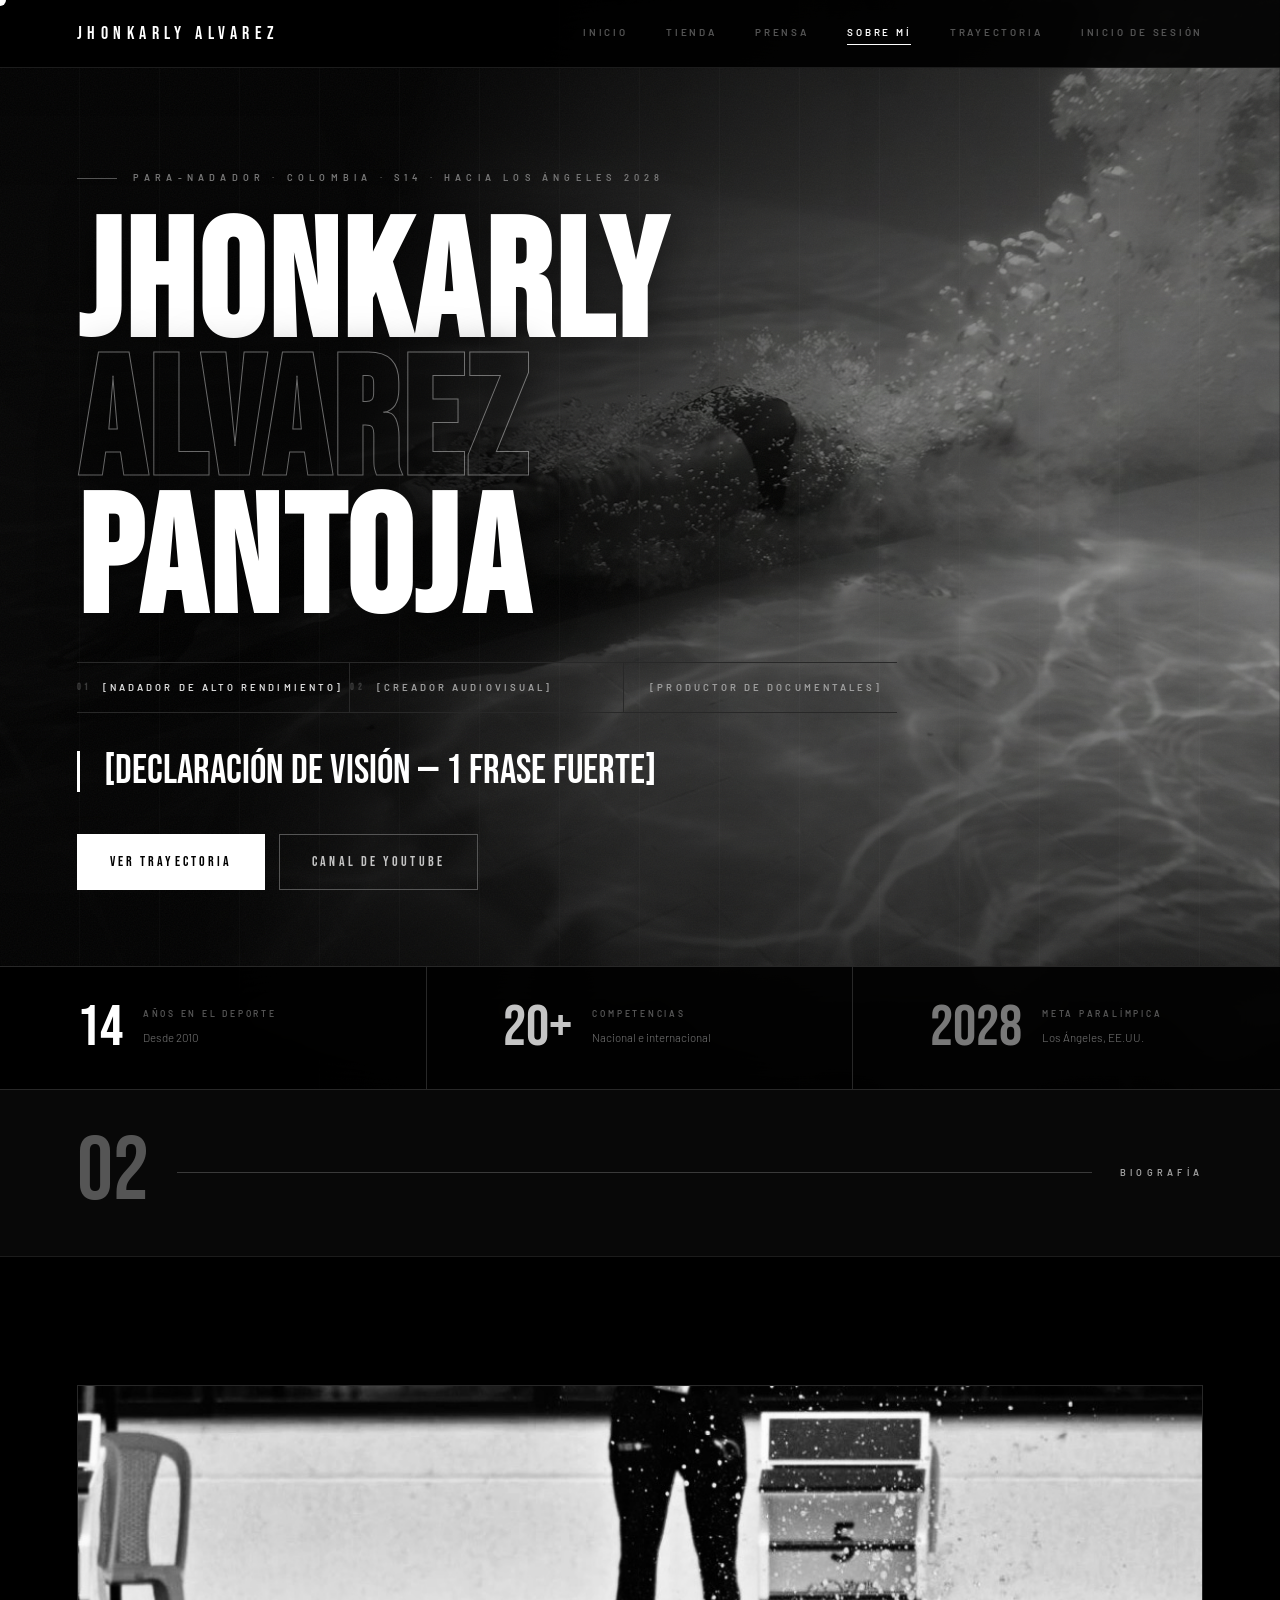
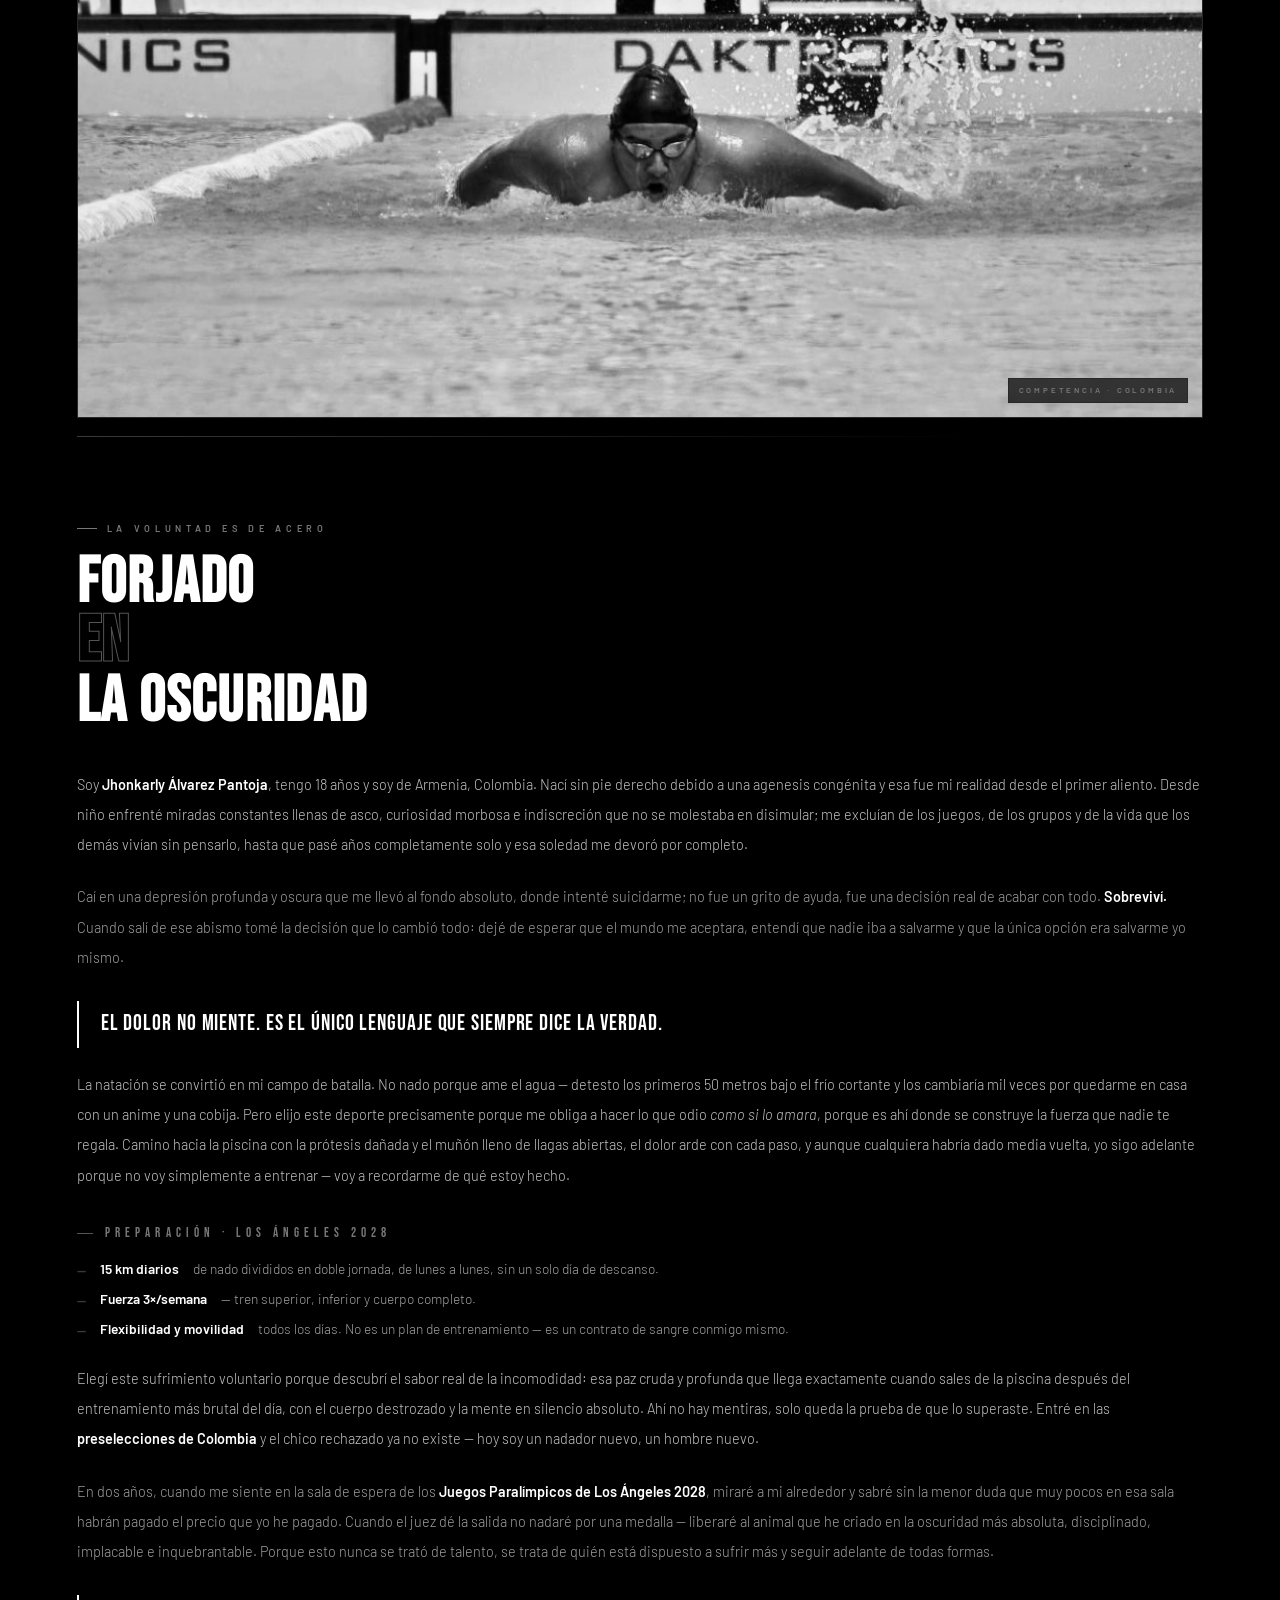
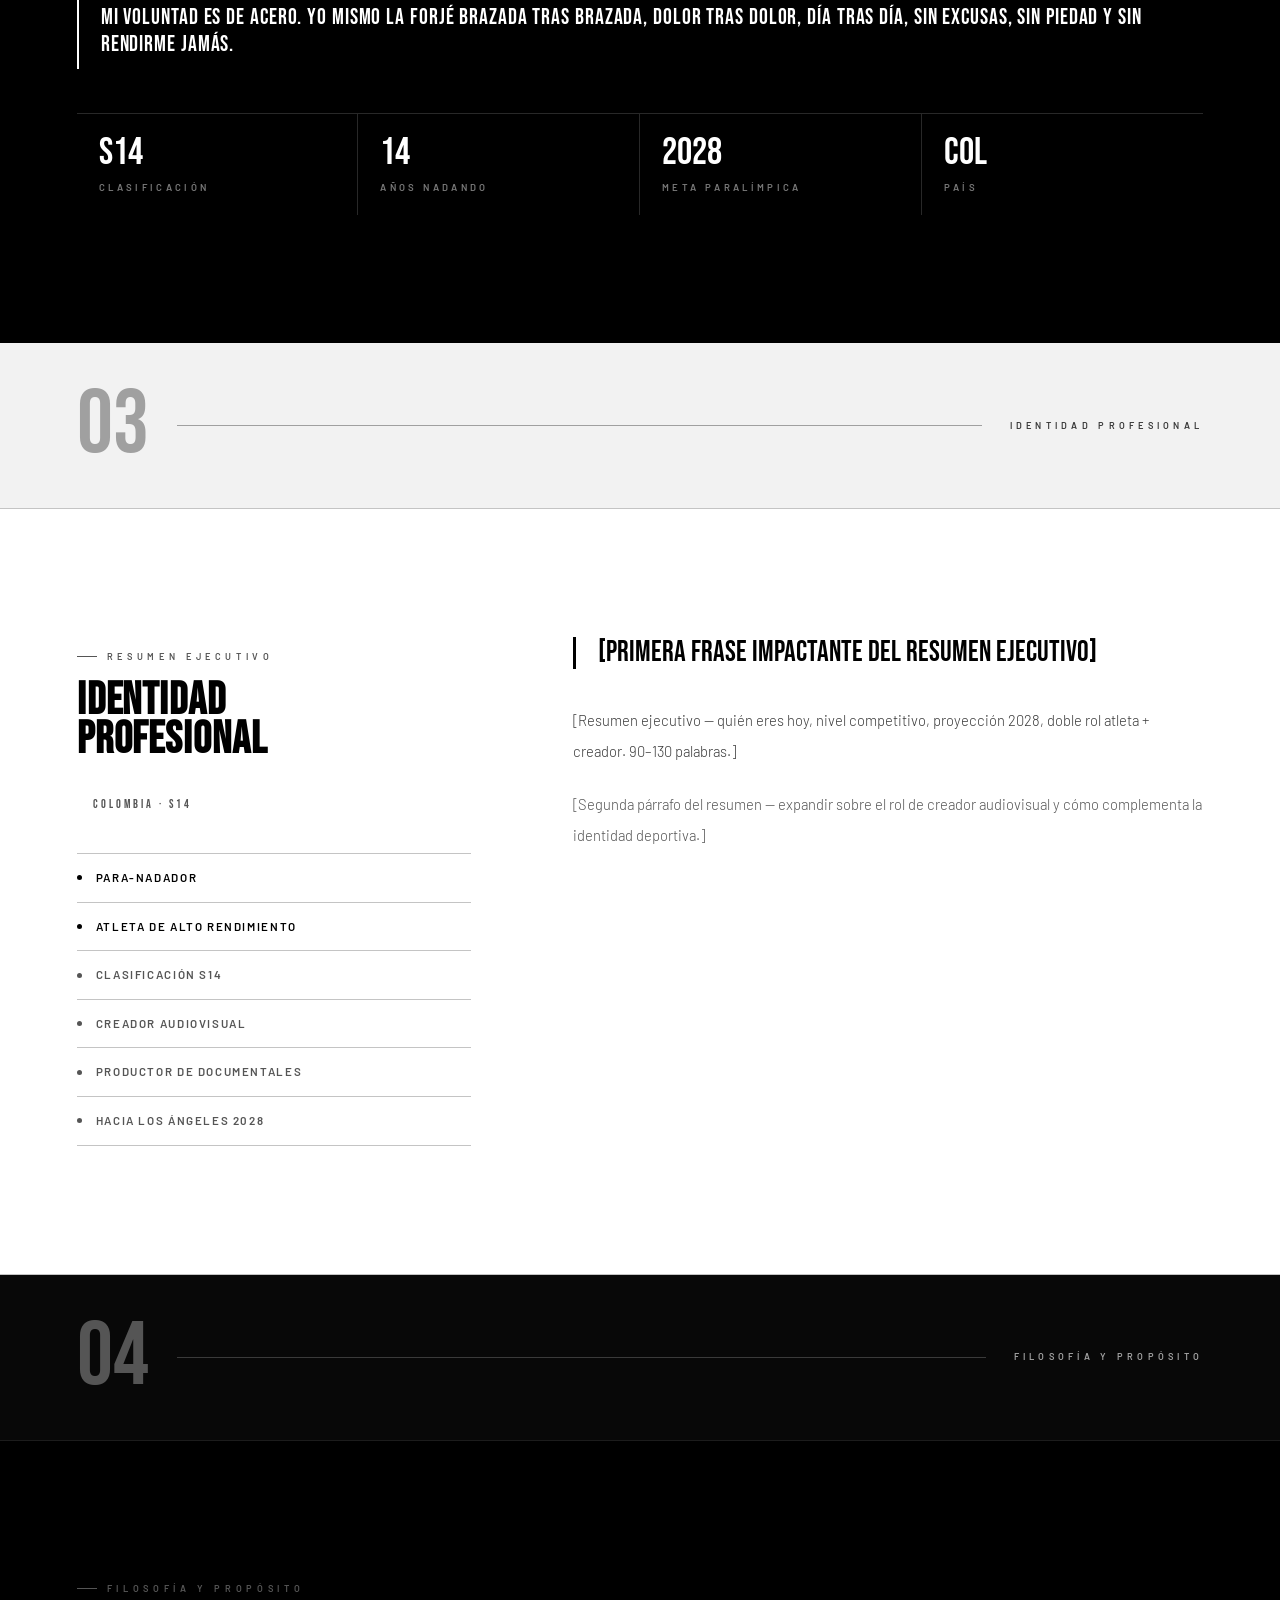
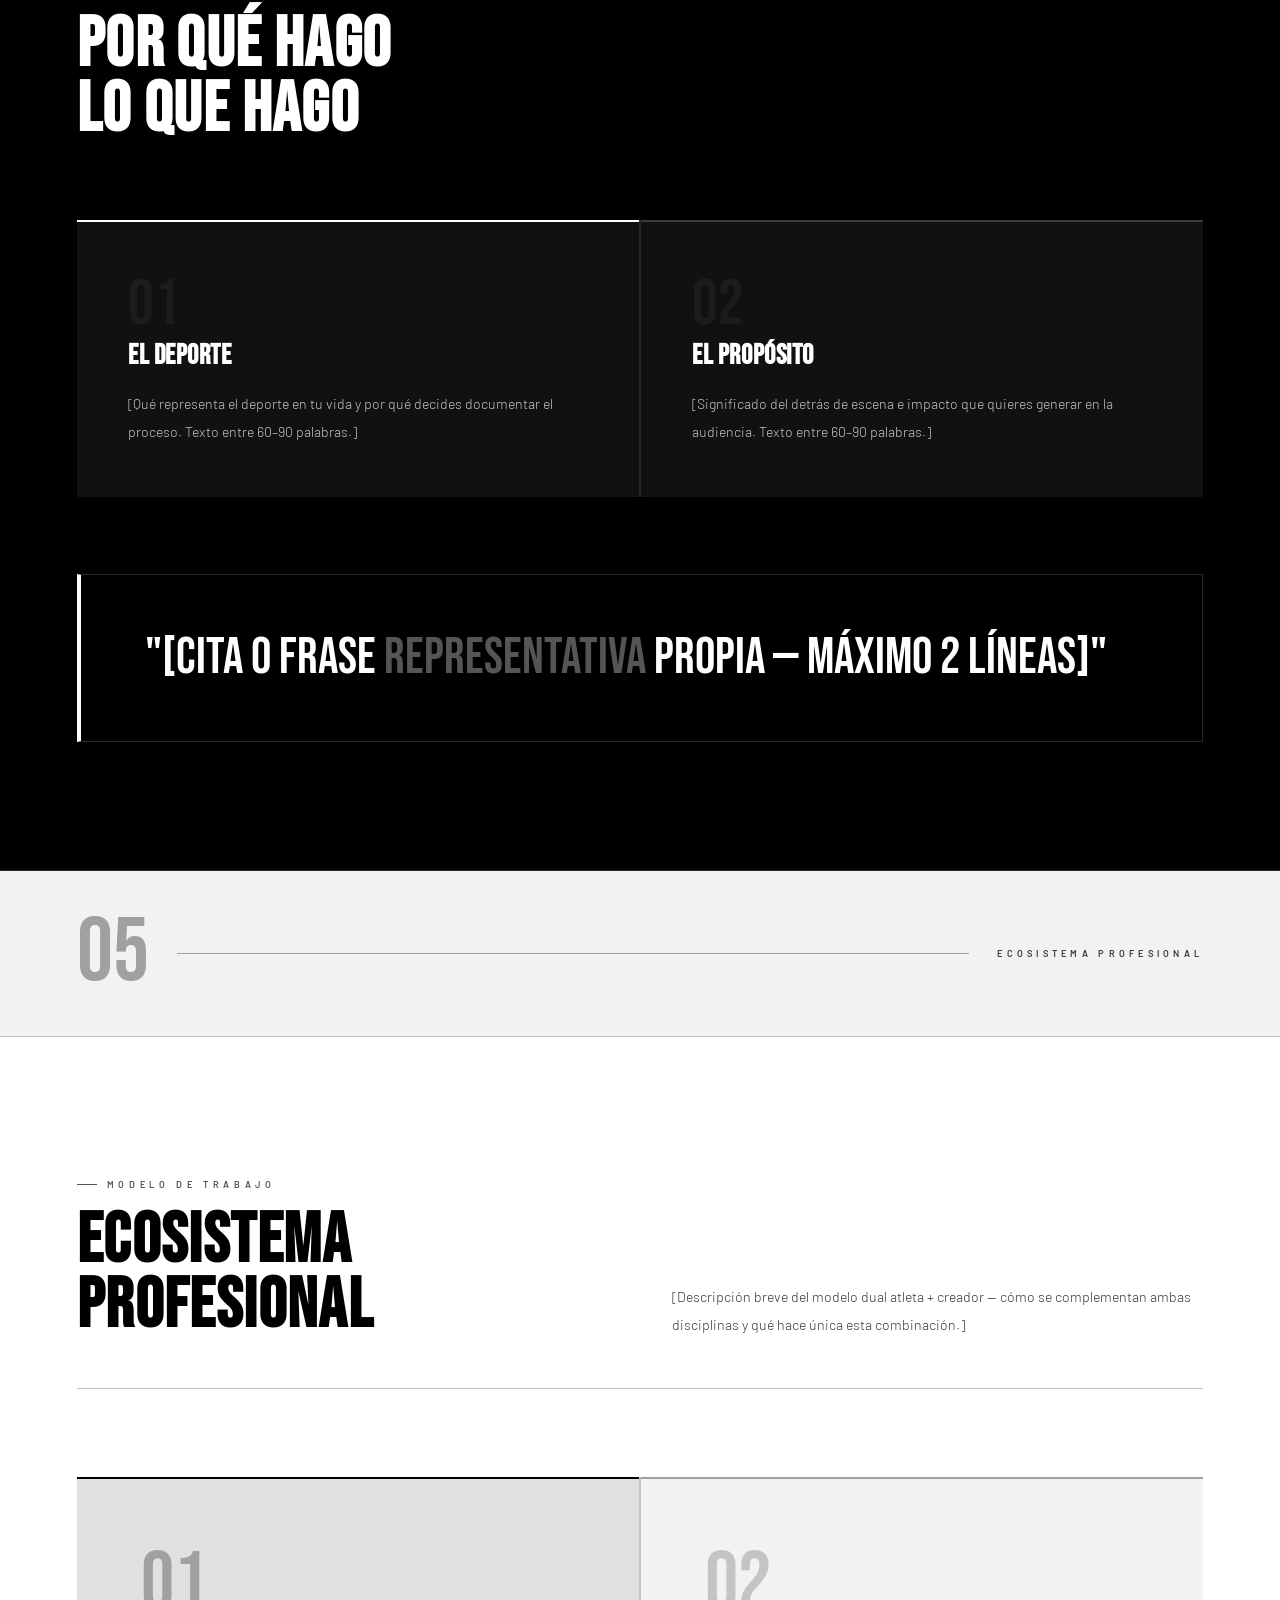
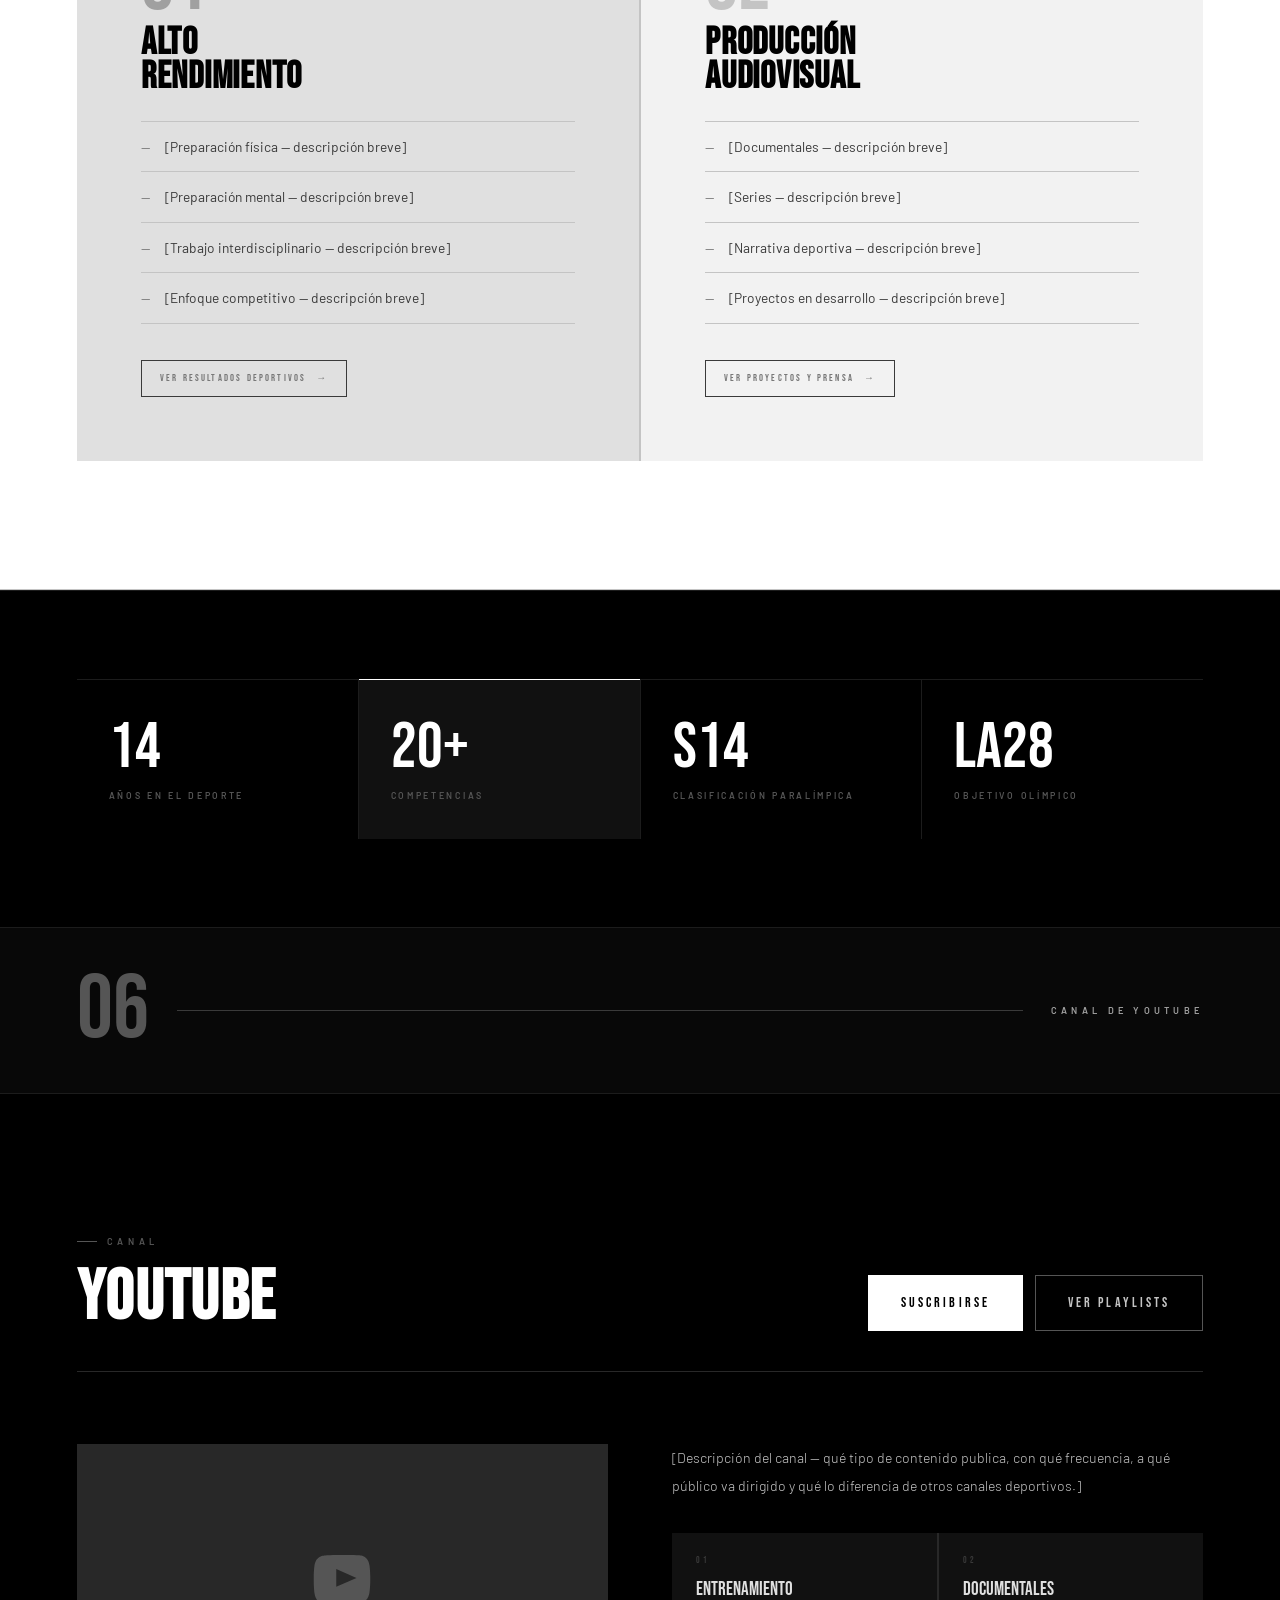
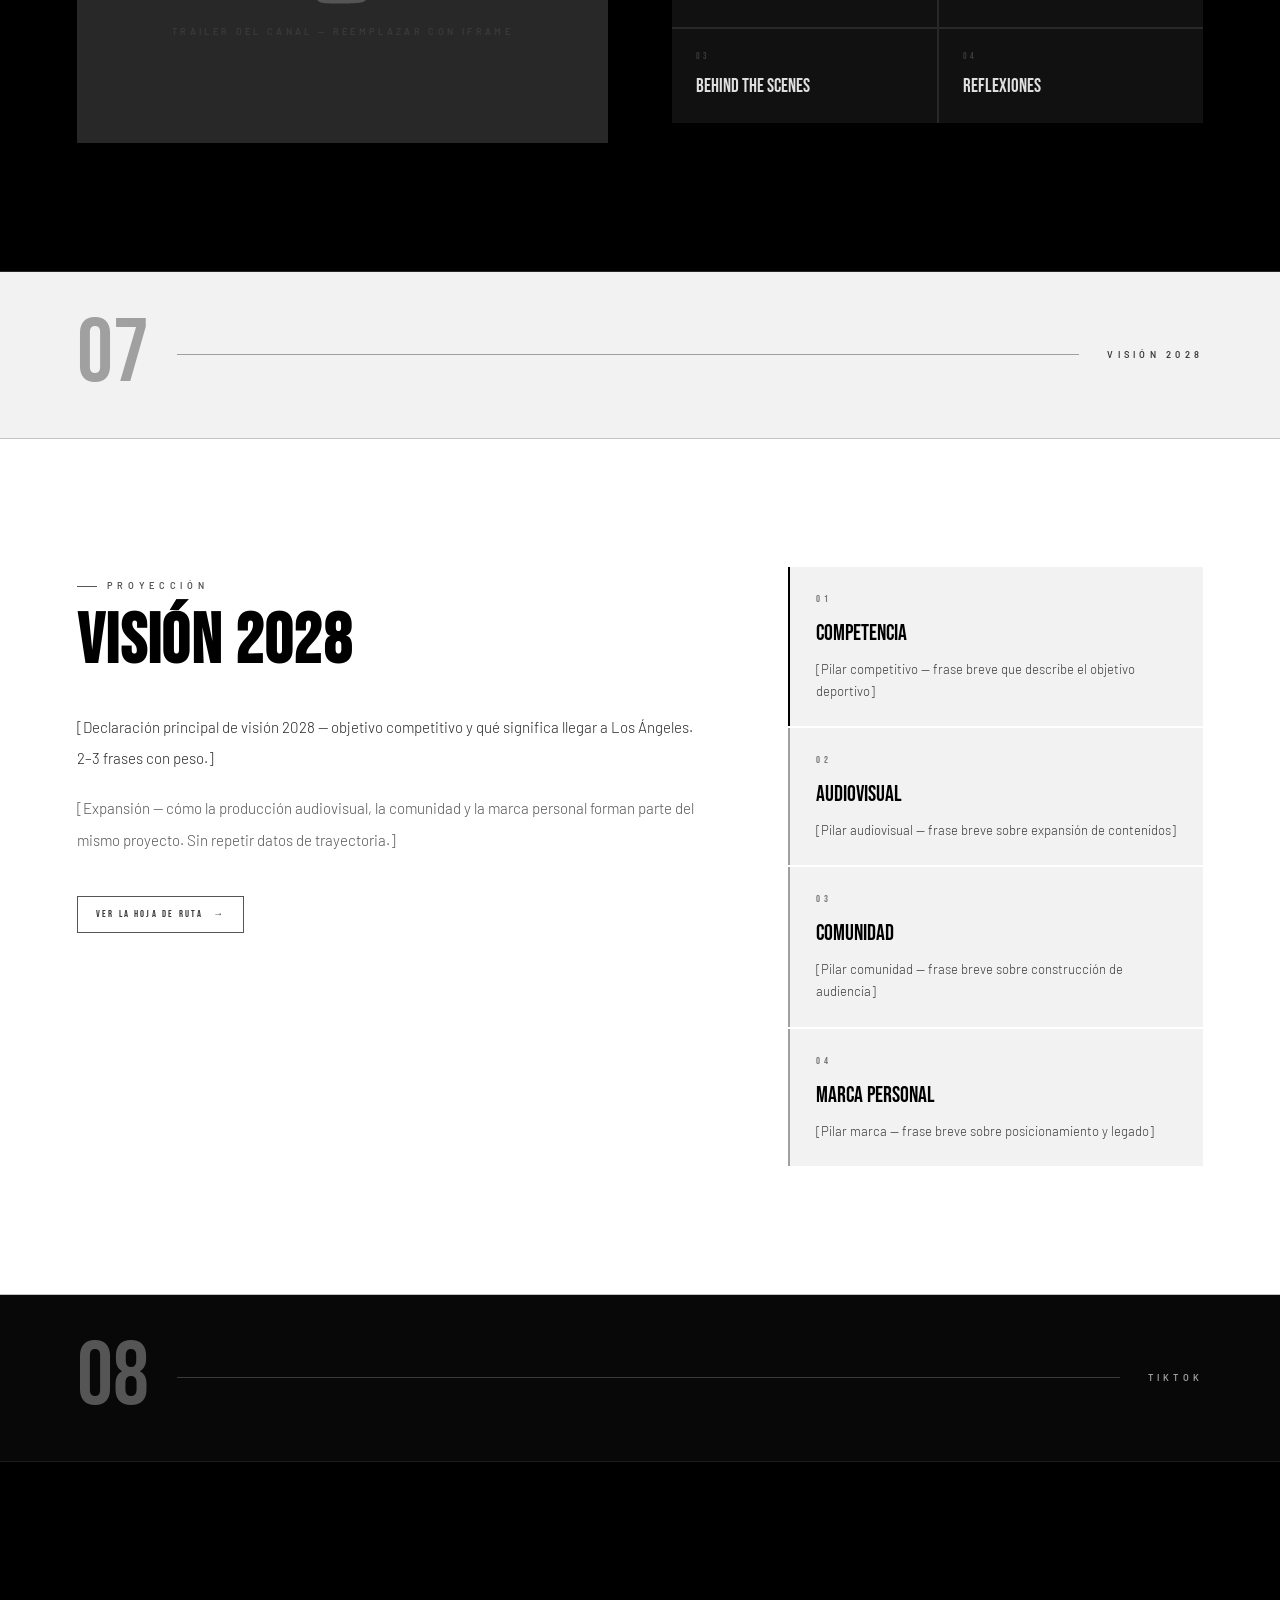
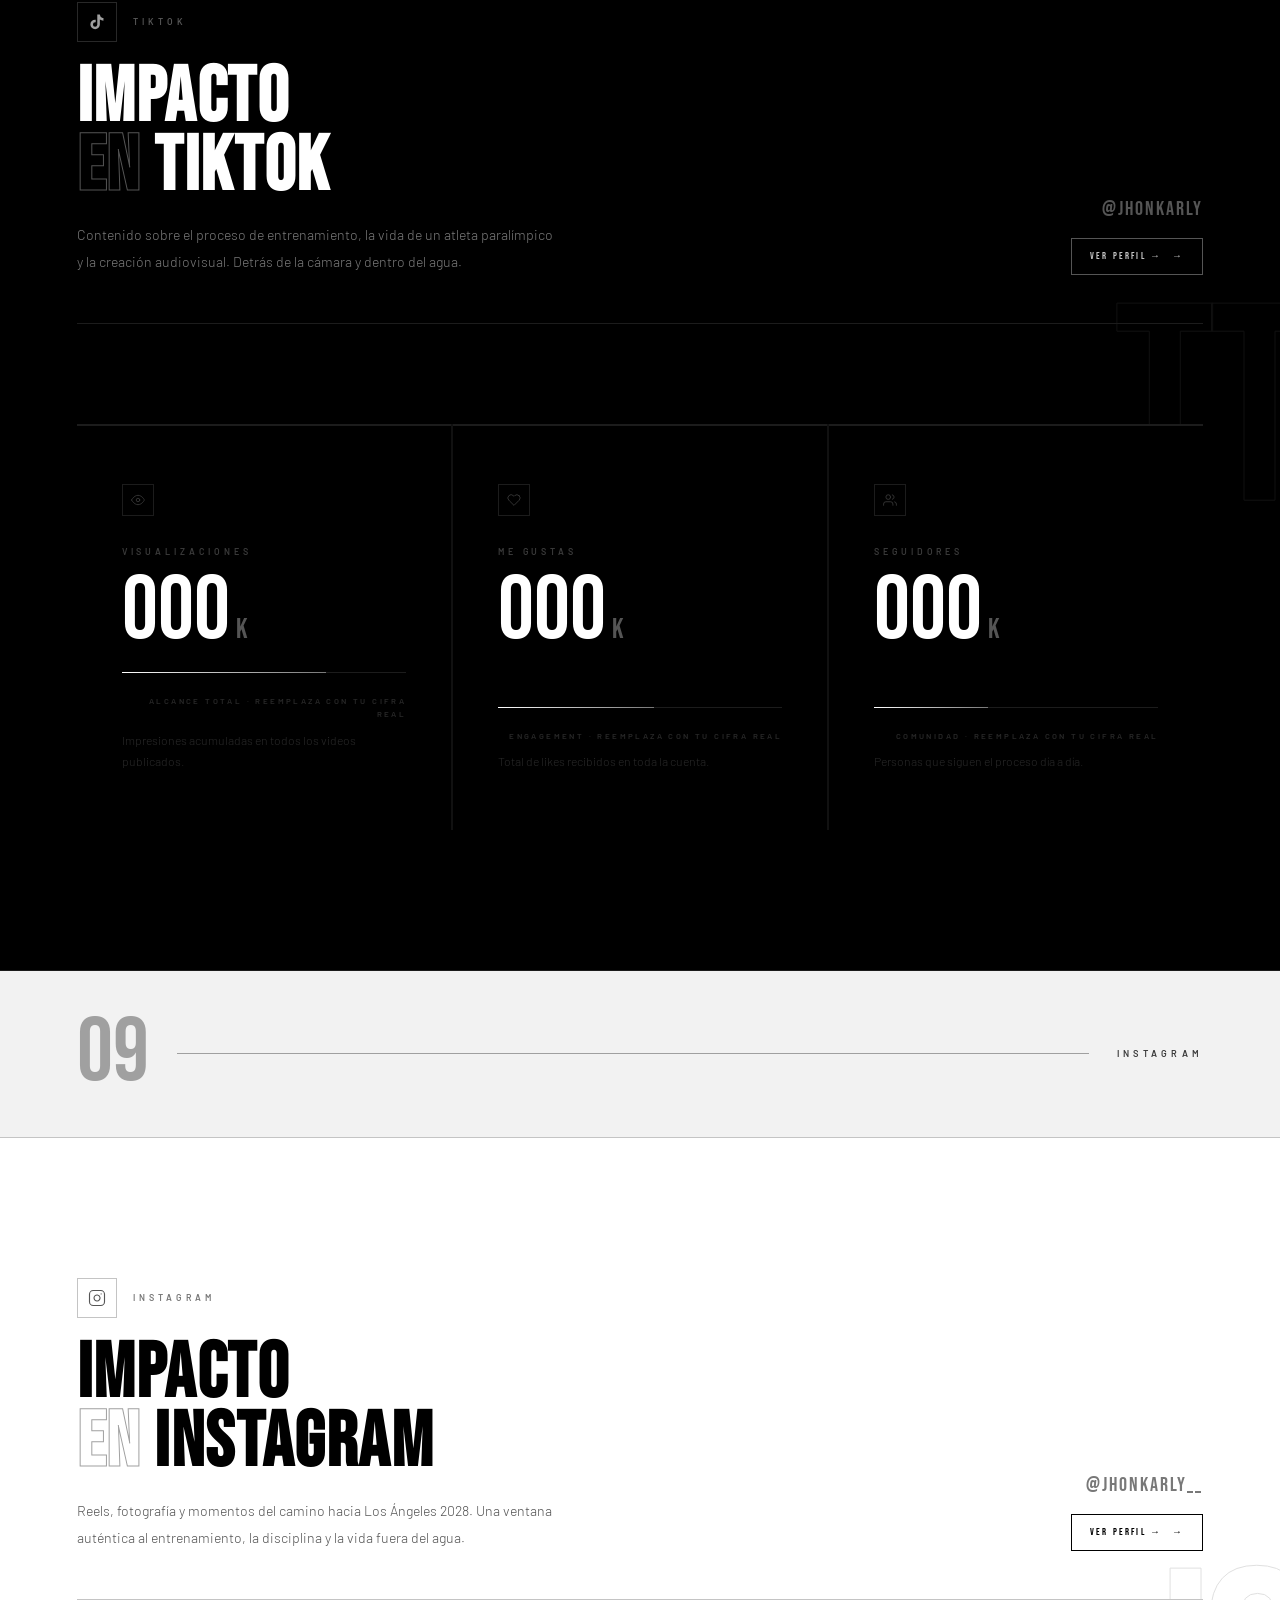
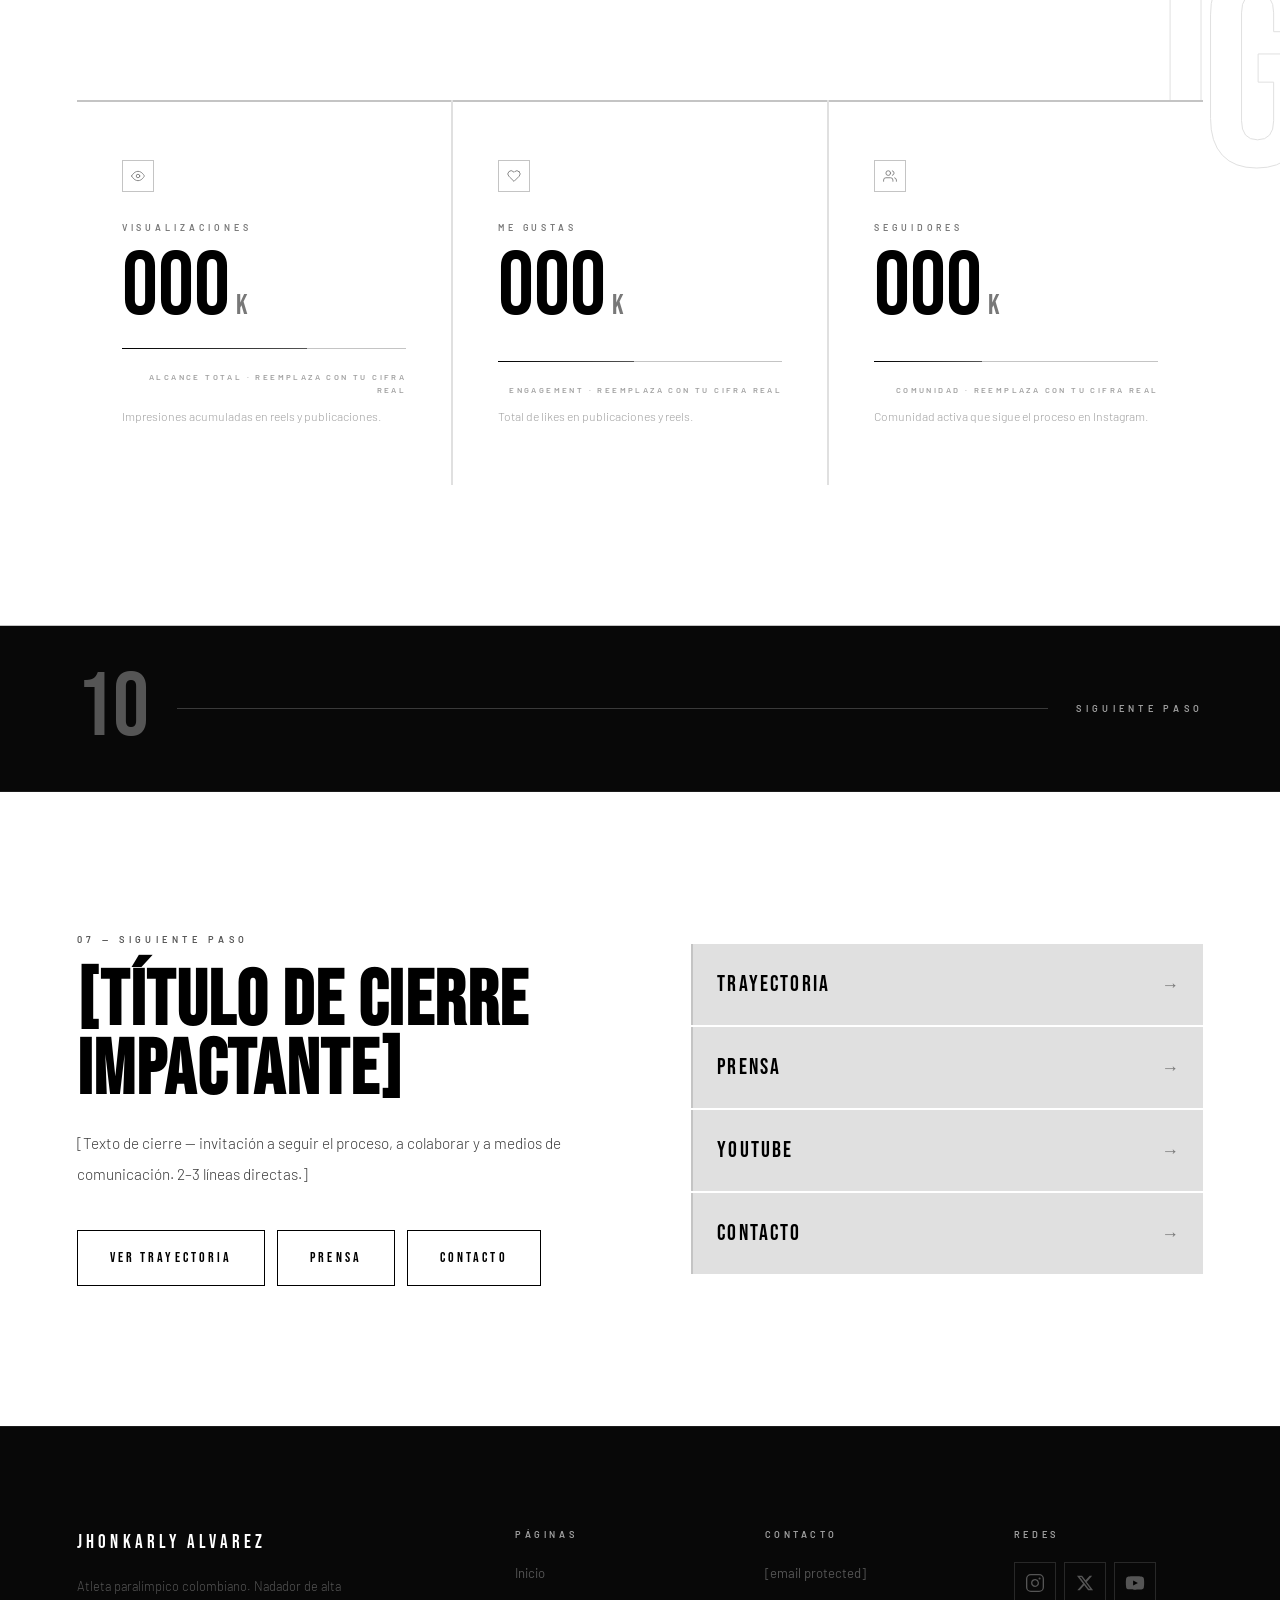
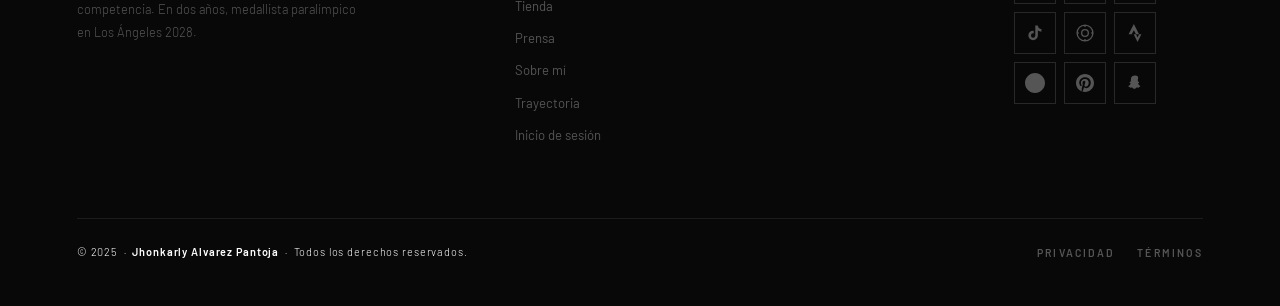
==== public/sobre-mi/index.html @ a6e0d149 "Add files via upload" ====
<!DOCTYPE html>
<html lang="es">
<head>
  <meta charset="UTF-8" />
  <meta name="viewport" content="width=device-width, initial-scale=1.0" />
  <title>Sobre Mí | Jhonkarly ALVAREZ</title>
  <meta name="description" content="Jhonkarly Alvarez Pantoja — Nadador paralímpico colombiano y creador audiovisual." />
  <link rel="preconnect" href="https://fonts.googleapis.com" />
  <link rel="preconnect" href="https://fonts.gstatic.com" crossorigin />
  <link href="https://fonts.googleapis.com/css2?family=Bebas+Neue&family=Barlow:ital,wght@0,300;0,400;0,600;1,300&display=swap" rel="stylesheet" />
<style>

*, *::before, *::after { box-sizing: border-box; margin: 0; padding: 0; }
html { scroll-behavior: smooth; background: #000; font-size: 16px; }
body {
  background: #000; color: #fff;
  font-family: 'Barlow', sans-serif; font-weight: 400;
  line-height: 1.7; -webkit-font-smoothing: antialiased; overflow-x: hidden;
  cursor: default;
}
a { color: inherit; text-decoration: none; }
ul { list-style: none; }
img { display: block; max-width: 100%; }

/* ── CURSOR PERSONALIZADO ──────────── */
*, a, button { cursor: none !important; }
.cursor {
  position: fixed; top: 0; left: 0; z-index: 9999;
  width: 12px; height: 12px;
  background: #fff; border-radius: 50%;
  pointer-events: none; mix-blend-mode: difference;
  transform: translate(-50%, -50%);
  transition: transform 0.1s ease, width 0.25s ease, height 0.25s ease;
}
.cursor--expanded { width: 40px; height: 40px; }

/* ─── ESCALA DE GRISES EXTENDIDA ─────────────────── */
:root {
  --W:    #FFFFFF;
  --g50:  #F2F2F2;
  --g100: #E0E0E0;
  --g200: #C4C4C4;
  --g300: #A0A0A0;
  --g400: #787878;
  --g500: #555555;
  --g600: #3A3A3A;
  --g700: #282828;
  --g800: #1C1C1C;
  --g900: #111111;
  --g950: #080808;
  --B:    #000000;

  --D: 'Bebas Neue', sans-serif;
  --T: 'Barlow', sans-serif;
  --px: clamp(24px, 6vw, 80px);
  --max: 1200px;
  --ease: 0.3s cubic-bezier(0.16, 1, 0.3, 1);
  --ease-slow: 0.7s cubic-bezier(0.16, 1, 0.3, 1);
}

h1,h2,h3,h4 { font-family: var(--D); text-transform: uppercase; letter-spacing: 0.02em; line-height: 0.93; color: var(--W); }
p { font-weight: 300; color: var(--g300); }
strong { font-weight: 600; color: var(--W); }

/* ─── SELECCIÓN ─────────────────────────────────── */
::selection { background: var(--W); color: var(--B); }

/* ─── ETIQUETAS ─────────────────────────────────── */
.lbl {
  display: inline-flex; align-items: center; gap: 10px;
  font-size: 0.58rem; font-weight: 600;
  letter-spacing: 0.5em; text-transform: uppercase;
  color: var(--g400); margin-bottom: 16px;
}
.lbl::before {
  content: ''; display: inline-block;
  width: 20px; height: 1px; background: currentColor; flex-shrink: 0;
}

/* ─── DIVISOR ────────────────────────────────────── */
.divider {
  width: 40px; height: 2px; background: var(--W);
  margin-bottom: 28px;
}

/* ─── BOTONES ────────────────────────────────────── */
.btn {
  display: inline-flex; align-items: center; gap: 10px;
  font-family: var(--D); font-size: clamp(0.82rem,1.1vw,0.96rem);
  letter-spacing: 0.22em; text-transform: uppercase;
  padding: 15px 32px; border: 1.5px solid var(--W);
  color: var(--W); background: transparent;
  transition: background var(--ease), color var(--ease), border-color var(--ease), transform var(--ease), letter-spacing var(--ease);
  cursor: none; white-space: nowrap; position: relative; overflow: hidden;
}
.btn::before {
  content: '';
  position: absolute; inset: 0;
  background: var(--W);
  transform: translateX(-101%);
  transition: transform 0.4s cubic-bezier(0.16, 1, 0.3, 1);
  z-index: 0;
}
.btn span, .btn > * { position: relative; z-index: 1; }
.btn:hover::before { transform: translateX(0); }
.btn:hover { color: var(--B); letter-spacing: 0.28em; }
.btn--solid { background: var(--W); color: var(--B); }
.btn--solid::before { background: transparent; border: 1.5px solid var(--W); }
.btn--solid:hover { background: transparent; color: var(--W); }
.btn--ghost { border-color: var(--g500); color: var(--g200); }
.btn--ghost::before { background: var(--g200); }
.btn--ghost:hover { border-color: var(--W); color: var(--B); }
.btn--dim { border-color: var(--g600); color: var(--g400); }
.btn--dim::before { background: var(--g400); }
.btn--dim:hover { border-color: var(--g300); color: var(--B); }
.btn--sm { font-size: 0.62rem; padding: 9px 18px; letter-spacing: 0.22em; border-width: 1px; }
.btn--sm::after { content: ' →'; }
.btn--dark { border-color: var(--B); color: var(--B); background: transparent; }
.btn--dark::before { background: var(--B); }
.btn--dark:hover { color: var(--W); }

/* ─── HEADER ─────────────────────────────────────── */
.hdr {
  position: fixed; top: 0; left: 0; width: 100%; z-index: 100;
  height: 68px; display: flex; align-items: center; justify-content: space-between;
  padding: 0 var(--px);
  background: rgba(0,0,0,0.92);
  backdrop-filter: blur(24px); -webkit-backdrop-filter: blur(24px);
  border-bottom: 1px solid var(--g800);
  transition: border-bottom-color var(--ease);
}
.hdr:hover { border-bottom-color: var(--g600); }
.hdr__logo {
  font-family: var(--D); font-size: clamp(0.9rem,1.5vw,1.15rem);
  letter-spacing: 0.3em; color: var(--W); flex-shrink: 0;
  transition: letter-spacing var(--ease), color var(--ease);
}
.hdr__logo:hover { color: var(--g300); letter-spacing: 0.38em; }
.hdr__nav { display: flex; gap: clamp(20px,3vw,46px); align-items: center; }
.hdr__nav a {
  font-size: 0.62rem; font-weight: 600; letter-spacing: 0.28em;
  text-transform: uppercase; color: var(--g500);
  position: relative; transition: color var(--ease); white-space: nowrap;
  padding-bottom: 2px;
}
.hdr__nav a::after {
  content: ''; position: absolute; bottom: -2px; left: 0;
  width: 0; height: 1px; background: var(--W);
  transition: width 0.4s cubic-bezier(0.16, 1, 0.3, 1);
}
.hdr__nav a:hover { color: var(--W); }
.hdr__nav a[aria-current] { color: var(--W); }
.hdr__nav a:hover::after, .hdr__nav a[aria-current]::after { width: 100%; }

/* ════════════════════════════════════════════
   1. HERO
════════════════════════════════════════════ */
.hero {
  position: relative; overflow: hidden;
  min-height: 100vh;
  display: grid;
  grid-template-rows: 1fr auto;
  border-bottom: 1px solid var(--g700);
  background: var(--g950);
}

/* Fondo foto */
.hero__bg {
  position: absolute; inset: 0; z-index: 0;
  background: url('[data-uri]') 40% 40%/cover no-repeat;
  animation: imgReveal 1.6s cubic-bezier(0.16,1,0.3,1) 0.1s both, kenBurns 12s ease-in-out 1.7s infinite alternate;
  transform-origin: center center;
}
@keyframes imgReveal {
  from { clip-path: inset(0 100% 0 0); transform: scale(1.08); }
  to   { clip-path: inset(0 0 0 0); transform: scale(1); }
}
@keyframes kenBurns {
  from { transform: scale(1) translate(0, 0); }
  to   { transform: scale(1.06) translate(-1%, 1%); }
}

/* Gradientes de overlay */
.hero__overlay {
  position: absolute; inset: 0; z-index: 1;
  background:
    linear-gradient(105deg, rgba(0,0,0,.97) 28%, rgba(0,0,0,.55) 58%, rgba(0,0,0,.15) 100%),
    linear-gradient(to top, rgba(0,0,0,.88) 0%, rgba(0,0,0,.0) 50%),
    linear-gradient(to bottom, rgba(0,0,0,.4) 0%, rgba(0,0,0,.0) 20%);
}

/* Patrón de líneas decorativo */
.hero__pattern {
  position: absolute; inset: 0; z-index: 1; pointer-events: none;
  background-image:
    repeating-linear-gradient(
      90deg,
      transparent,
      transparent 79px,
      rgba(255,255,255,0.018) 79px,
      rgba(255,255,255,0.018) 80px
    );
}

/* Grano */
.hero__grain {
  position: absolute; inset: 0; z-index: 2; pointer-events: none; opacity: 0.045;
  background-image: url("data:image/svg+xml,%3Csvg viewBox='0 0 200 200' xmlns='http://www.w3.org/2000/svg'%3E%3Cfilter id='n'%3E%3CfeTurbulence type='fractalNoise' baseFrequency='0.75' numOctaves='4' stitchTiles='stitch'/%3E%3C/filter%3E%3Crect width='100%25' height='100%25' filter='url(%23n)'/%3E%3C/svg%3E");
  background-size: 200px;
}

/* Contenido principal */
.hero__body {
  position: relative; z-index: 3;
  padding: calc(68px + clamp(60px,8vw,110px)) var(--px) clamp(52px,6vw,80px);
  display: flex; align-items: flex-end;
}
.hero__content { max-width: 820px; width: 100%; }

.hero__eyebrow {
  display: flex; align-items: center; gap: 16px;
  margin-bottom: 32px;
  animation: fadeUp 0.8s cubic-bezier(0.16,1,0.3,1) 0.6s both;
}
.hero__eyebrow-line { width: 40px; height: 1px; background: var(--g500); flex-shrink: 0; }
.hero__eyebrow-text {
  font-size: 0.58rem; font-weight: 600; letter-spacing: 0.56em;
  text-transform: uppercase; color: var(--g400);
}

.hero__name {
  font-family: var(--D);
  font-size: clamp(4.5rem,13vw,11rem);
  line-height: 0.83; color: var(--W);
  animation: fadeUp 0.9s cubic-bezier(0.16,1,0.3,1) 0.8s both;
  text-shadow: 0 2px 40px rgba(0,0,0,0.5);
}
.hero__name-dim {
  color: transparent;
  -webkit-text-stroke: 1px rgba(255,255,255,0.4);
}

.hero__descriptor-row {
  display: flex; align-items: stretch; gap: 0;
  margin: 30px 0 38px;
  border-top: 1px solid var(--g700);
  border-bottom: 1px solid var(--g700);
  animation: fadeUp 0.8s cubic-bezier(0.16,1,0.3,1) 1s both;
}
.hero__desc-item {
  padding: 16px 0; flex: 1;
  display: flex; align-items: center;
  font-size: clamp(0.56rem,0.75vw,0.68rem); font-weight: 600;
  letter-spacing: 0.32em; text-transform: uppercase; color: var(--g300);
  border-right: 1px solid var(--g700);
  transition: color var(--ease);
}
.hero__desc-item:hover { color: var(--W); }
.hero__desc-item:last-child { border-right: none; }
.hero__desc-item:first-child { color: var(--g100); }
.hero__desc-num { font-family: var(--D); font-size: 0.58rem; color: var(--g600); margin-right: 12px; flex-shrink: 0; }

.hero__vision {
  font-family: var(--D); font-size: clamp(1.6rem,3.2vw,2.8rem);
  color: var(--W); line-height: 1.0; margin-bottom: 42px;
  padding-left: 24px; border-left: 3px solid var(--W);
  max-width: 660px;
  animation: fadeUp 0.8s cubic-bezier(0.16,1,0.3,1) 1.1s both;
}

.hero__ctas {
  display: flex; flex-wrap: wrap; gap: 14px;
  animation: fadeUp 0.8s cubic-bezier(0.16,1,0.3,1) 1.2s both;
}

/* Barra inferior de stats */
.hero__stats {
  position: relative; z-index: 3;
  display: grid; grid-template-columns: repeat(3, 1fr);
  border-top: 1px solid var(--g700);
  background: rgba(0,0,0,0.9);
  backdrop-filter: blur(20px);
}
.hero__stat {
  padding: clamp(22px,2.8vw,32px) var(--px);
  border-right: 1px solid var(--g700);
  display: flex; align-items: center; gap: 20px;
  transition: background var(--ease);
}
.hero__stat:hover { background: rgba(255,255,255,0.03); }
.hero__stat:last-child { border-right: none; }
.hero__stat-num {
  font-family: var(--D); font-size: clamp(2.2rem,4.5vw,3.6rem);
  color: var(--W); line-height: 1; flex-shrink: 0;
  transition: transform var(--ease);
}
.hero__stat:hover .hero__stat-num { transform: translateY(-2px); }
.hero__stat:nth-child(2) .hero__stat-num { color: var(--g200); }
.hero__stat:nth-child(3) .hero__stat-num { color: var(--g400); }
.hero__stat-info {}
.hero__stat-lbl { font-size: 0.54rem; font-weight: 600; letter-spacing: 0.32em; text-transform: uppercase; color: var(--g500); display: block; }
.hero__stat-sub { font-size: 0.72rem; font-weight: 300; color: var(--g400); margin-top: 3px; }

@keyframes fadeUp {
  from { opacity: 0; transform: translateY(24px); }
  to   { opacity: 1; transform: translateY(0); }
}

/* ════════════════════════════════════════════
   2. IDENTIDAD PROFESIONAL
════════════════════════════════════════════ */
.identidad {
  background: var(--g900);
  border-bottom: 1px solid var(--g700);
  padding: clamp(72px,10vw,130px) var(--px);
}
.identidad__inner { max-width: var(--max); margin: 0 auto; display: grid; grid-template-columns: 5fr 8fr; gap: clamp(48px,8vw,120px); align-items: start; }

.identidad__aside {}
.identidad__aside .lbl { color: var(--g300); }
.identidad__aside-title { font-size: clamp(2rem,3.5vw,3.2rem); line-height: 0.88; color: var(--W); margin-bottom: 28px; }
.identidad__aside-badge {
  display: inline-block; background: var(--W); color: var(--B);
  font-family: var(--D); font-size: 0.72rem; letter-spacing: 0.26em;
  padding: 7px 16px; margin-bottom: 32px;
}
.identidad__aside-tags { display: flex; flex-direction: column; gap: 0; }
.identidad__tag {
  display: flex; align-items: center; gap: 14px;
  padding: 14px 0; border-bottom: 1px solid var(--g700);
  font-size: 0.72rem; font-weight: 600; letter-spacing: 0.14em;
  text-transform: uppercase;
  transition: padding-left var(--ease), color var(--ease), border-bottom-color var(--ease);
}
.identidad__tag:hover { padding-left: 8px; border-bottom-color: var(--g600); }
.identidad__tag:first-child { border-top: 1px solid var(--g700); }
.identidad__tag-dot { width: 5px; height: 5px; border-radius: 50%; background: var(--g300); flex-shrink: 0; transition: background var(--ease), transform var(--ease); }
.identidad__tag:hover .identidad__tag-dot { transform: scale(1.5); }
.identidad__tag--highlight .identidad__tag-dot { background: var(--W); }
.identidad__tag--highlight { color: var(--W); }
.identidad__tag:not(.identidad__tag--highlight) { color: var(--g200); }
.identidad__tag--highlight:hover .identidad__tag-dot { background: var(--W); }

.identidad__body {}
.identidad__pull {
  font-family: var(--D); font-size: clamp(1.4rem,2.3vw,2rem);
  line-height: 1.08; color: var(--W); text-transform: uppercase;
  padding-left: 22px; border-left: 3px solid var(--W);
  margin-bottom: 36px;
}
.identidad__text {
  font-size: clamp(0.9rem,1.15vw,1.02rem); line-height: 2.1;
  color: var(--g100); margin-bottom: 22px;
}
.identidad__text + .identidad__text { color: var(--g300); }

/* ════════════════════════════════════════════
   BIOGRAFÍA
════════════════════════════════════════════ */
.bio {
  background: var(--B);
  padding: clamp(72px,10vw,130px) var(--px);
}
.bio__inner {
  max-width: var(--max); margin: 0 auto;
  display: grid;
  grid-template-columns: 1fr;
  gap: clamp(40px,6vw,72px);
  align-items: start;
}

/* foto horizontal 16:9 */
.bio__foto-wrap {
  position: relative;
  width: 100%;
}
.bio__foto {
  width: 100%;
  aspect-ratio: 16 / 9;
  background: var(--g900);
  border: 1px solid var(--g700);
  overflow: hidden;
  position: relative;
  display: flex; align-items: center; justify-content: center;
}
.bio__foto img {
  width: 100%; height: 100%; object-fit: cover;
  display: block;
  filter: grayscale(10%);
  transition: filter var(--ease-slow), transform var(--ease-slow);
}
.bio__foto:hover img { filter: grayscale(0%); transform: scale(1.03); }
.bio__foto-placeholder {
  display: flex; flex-direction: column; align-items: center; justify-content: center;
  gap: 14px; width: 100%; height: 100%;
  color: var(--g600);
}
.bio__foto-placeholder svg { opacity: 0.35; }
.bio__foto-placeholder span {
  font-size: 0.55rem; letter-spacing: 0.4em; text-transform: uppercase;
  font-weight: 600; color: var(--g500);
}
/* etiqueta de ratio sobre la foto */
.bio__foto-tag {
  position: absolute; bottom: 14px; right: 14px;
  background: rgba(0,0,0,0.72); backdrop-filter: blur(6px);
  border: 1px solid var(--g700);
  font-size: 0.5rem; letter-spacing: 0.35em; font-weight: 600;
  text-transform: uppercase; color: var(--g400);
  padding: 5px 10px;
}
/* línea decorativa bajo la foto */
.bio__foto-wrap::after {
  content: '';
  display: block;
  height: 1px;
  background: linear-gradient(90deg, var(--g600) 0%, transparent 100%);
  margin-top: 18px;
  width: 80%;
}

/* contenido de texto */
.bio__content {}
.bio__h2 {
  font-family: var(--D);
  font-size: clamp(3rem,5vw,5.5rem);
  line-height: 0.93;
  color: var(--W);
  margin-bottom: clamp(28px,3vw,42px);
}
.bio__h2 em {
  font-style: normal;
  -webkit-text-stroke: 1px var(--g500);
  color: transparent;
}
.bio__text {
  font-size: clamp(0.9rem,1.1vw,1rem);
  line-height: 2.1;
  color: var(--g200);
  margin-bottom: 22px;
}
.bio__text + .bio__text { color: var(--g300); }
.bio__text strong { color: var(--W); }

/* datos clave en fila horizontal */
.bio__facts {
  display: flex; flex-wrap: wrap;
  gap: 0;
  margin-top: 44px;
  border-top: 1px solid var(--g700);
}
.bio__fact {
  flex: 1 0 140px;
  padding: 20px 0 20px 22px;
  border-right: 1px solid var(--g700);
}
.bio__fact:last-child { border-right: none; }
.bio__fact-num {
  font-family: var(--D);
  font-size: clamp(1.8rem,3vw,2.8rem);
  color: var(--W);
  line-height: 1;
  margin-bottom: 6px;
}
.bio__fact-lbl {
  font-size: 0.6rem; letter-spacing: 0.35em;
  text-transform: uppercase; font-weight: 600;
  color: var(--g400);
}
/* bio extras */
.bio__quote {
  border-left: 2px solid var(--W);
  padding: 10px 0 10px 22px;
  margin: 28px 0 22px;
}
.bio__quote p {
  font-family: var(--D);
  font-size: clamp(1.1rem,1.8vw,1.4rem);
  letter-spacing: 0.04em;
  text-transform: uppercase;
  color: var(--W);
  line-height: 1.2;
}
.bio__section-title {
  font-family: var(--D);
  font-size: clamp(0.72rem,1vw,0.88rem);
  letter-spacing: 0.4em;
  text-transform: uppercase;
  color: var(--g400);
  margin: 32px 0 12px;
  display: flex; align-items: center; gap: 12px;
}
.bio__section-title::before {
  content: ''; display: inline-block;
  width: 16px; height: 1px; background: var(--g500); flex-shrink: 0;
}
.bio__routine {
  list-style: none;
  margin: 0 0 22px;
  display: flex; flex-direction: column; gap: 6px;
}
.bio__routine li {
  font-size: clamp(0.86rem,1vw,0.95rem);
  font-weight: 300;
  color: var(--g300);
  line-height: 1.7;
  display: flex; align-items: flex-start; gap: 14px;
}
.bio__routine li::before {
  content: '—';
  flex-shrink: 0;
  color: var(--g600);
  font-weight: 600;
  margin-top: 1px;
}

/* ════════════════════════════════════════════
   ALTERNANCIA BLANCO / NEGRO
════════════════════════════════════════════ */
.section--light {
  background: var(--W) !important;
  border-bottom-color: var(--g200) !important;
}
.sep-num--light {
  background: var(--g50) !important;
  border-bottom-color: var(--g200) !important;
}
.sep-num--light .sep-num__n  { color: var(--g300) !important; }
.sep-num--light .sep-num__line { background: var(--g300) !important; }
.sep-num--light .sep-num__text { color: var(--g600) !important; }
.sep-num--light:hover .sep-num__n { color: var(--g600) !important; }

.section--light h1,
.section--light h2,
.section--light h3,
.section--light h4 { color: var(--B); }
.section--light p   { color: var(--g600); }
.section--light strong { color: var(--B); }
.section--light .lbl { color: var(--g500); }
.section--light .lbl::before { background: var(--g500); }

/* identidad */
.identidad.section--light { border-bottom-color: var(--g200); }
.identidad.section--light .identidad__aside-title { color: var(--B); }
.identidad.section--light .identidad__aside-badge { border-color: var(--g300); color: var(--g500); }
.identidad.section--light .identidad__tag { border-bottom-color: var(--g200); color: var(--g600); }
.identidad.section--light .identidad__tag:first-child { border-top-color: var(--g200); }
.identidad.section--light .identidad__tag:hover { border-bottom-color: var(--g400); }
.identidad.section--light .identidad__tag--highlight { color: var(--B); }
.identidad.section--light .identidad__tag:not(.identidad__tag--highlight) { color: var(--g500); }
.identidad.section--light .identidad__tag-dot { background: var(--g500); }
.identidad.section--light .identidad__tag--highlight .identidad__tag-dot { background: var(--B); }
.identidad.section--light .identidad__pull { color: var(--B); border-left-color: var(--B); }
.identidad.section--light .identidad__text { color: var(--g600); }
.identidad.section--light .identidad__text + .identidad__text { color: var(--g500); }

/* ecosistema */
.ecosistema.section--light { border-bottom-color: var(--g200); }
.ecosistema.section--light .ecosistema__head { border-bottom-color: var(--g200); }
.ecosistema.section--light .ecosistema__head-h2 { color: var(--B); }
.ecosistema.section--light .ecosistema__head-desc { color: var(--g600); }
.ecosistema.section--light .ecosistema__grid { background: var(--g200); }
.ecosistema.section--light .eco-block { background: var(--g50); border-top-color: var(--g300); }
.ecosistema.section--light .eco-block:hover { background: var(--g100); border-top-color: var(--B); }
.ecosistema.section--light .eco-block:first-child { background: var(--g100); border-top-color: var(--B); }
.ecosistema.section--light .eco-block__num { color: var(--g200); }
.ecosistema.section--light .eco-block:first-child .eco-block__num,
.ecosistema.section--light .eco-block:hover .eco-block__num { color: var(--g300); }
.ecosistema.section--light .eco-block__title { color: var(--B); }
.ecosistema.section--light .eco-block__list li { color: var(--g600); border-bottom-color: var(--g200); }
.ecosistema.section--light .eco-block__list li:first-child { border-top-color: var(--g200); }
.ecosistema.section--light .eco-block__list li:hover { color: var(--B); }
.ecosistema.section--light .eco-block__list li::before { color: var(--g400); }
.ecosistema.section--light .eco-block__list li:hover::before { color: var(--g600); }
.ecosistema.section--light .eco-block::after { background: var(--B); }

/* vision */
.vision.section--light { border-bottom-color: var(--g200); }
.vision.section--light .vision__h2 { color: var(--B); }
.vision.section--light .vision__text { color: var(--g700); }
.vision.section--light .vision__text + .vision__text { color: var(--g500); }
.vision.section--light .vision__pillar { background: var(--g50); border-left-color: var(--g300); }
.vision.section--light .vision__pillar:hover { background: rgba(0,0,0,0.04); border-left-color: var(--B); }
.vision.section--light .vision__pillar:first-child { border-left-color: var(--B); }
.vision.section--light .vision__pillar-num { color: var(--g400); }
.vision.section--light .vision__pillar-title { color: var(--B); }
.vision.section--light .vision__pillar-text { color: var(--g600); }
.vision.section--light .btn--ghost { border-color: var(--g500); color: var(--g600); }
.vision.section--light .btn--ghost:hover { color: var(--W); }

/* ════════════════════════════════════════════
   SEPARADOR NUMÉRICO (entre secciones)
════════════════════════════════════════════ */
.sep-num {
  background: var(--g950);
  padding: clamp(24px,3vw,38px) var(--px);
  border-bottom: 1px solid var(--g800);
}
.sep-num__inner {
  max-width: var(--max); margin: 0 auto;
  display: flex; align-items: center; gap: 28px;
}
.sep-num__n {
  font-family: var(--D); font-size: clamp(3.5rem,7vw,6rem);
  color: var(--g500); line-height: 1; flex-shrink: 0; user-select: none;
  transition: color var(--ease);
}
.sep-num:hover .sep-num__n { color: var(--g300); }
.sep-num__line { flex: 1; height: 1px; background: var(--g600); }
.sep-num__text { font-size: 0.58rem; font-weight: 600; letter-spacing: 0.46em; text-transform: uppercase; color: var(--g300); white-space: nowrap; }

/* ════════════════════════════════════════════
   3. FILOSOFÍA Y PROPÓSITO
════════════════════════════════════════════ */
.filosofia {
  background: var(--B);
  padding: clamp(72px,10vw,130px) var(--px);
  border-bottom: 1px solid var(--g700);
}
.filosofia__inner { max-width: var(--max); margin: 0 auto; }

.filosofia__top { margin-bottom: clamp(48px,6vw,80px); }
.filosofia__top .lbl { color: var(--g500); }
.filosofia__h2 { font-size: clamp(2.6rem,5.5vw,4.8rem); color: var(--W); }

.filosofia__grid { display: grid; grid-template-columns: 1fr 1fr; gap: 2px; background: var(--g700); margin-bottom: clamp(48px,6vw,80px); }
.filosofia__col {
  background: var(--g900); padding: clamp(36px,4vw,56px);
  border-top: 2px solid var(--g600);
  transition: border-top-color 0.4s ease, background 0.4s ease, transform 0.4s ease;
  transform: translateY(0);
}
.filosofia__col:hover { background: rgba(255,255,255,0.03); border-top-color: var(--W); transform: translateY(-4px); }
.filosofia__col:first-child { border-top-color: var(--W); }
.filosofia__col-num { font-family: var(--D); font-size: 4rem; color: var(--g800); line-height: 1; margin-bottom: 6px; transition: color 0.4s ease; }
.filosofia__col:hover .filosofia__col-num { color: var(--g700); }
.filosofia__col-title { font-family: var(--D); font-size: clamp(1.3rem,2.2vw,1.9rem); color: var(--W); margin-bottom: 20px; }
.filosofia__col-text { font-size: clamp(0.88rem,1.1vw,1rem); line-height: 2; color: var(--g200); }

.filosofia__quote {
  padding: clamp(32px,4.5vw,56px) clamp(32px,4.5vw,56px) clamp(32px,4.5vw,56px) clamp(36px,5vw,64px);
  background: var(--B); border: 1px solid var(--g700); border-left: 4px solid var(--W);
  font-family: var(--D); font-size: clamp(1.8rem,4vw,3.4rem);
  line-height: 1.05; color: var(--W); text-transform: uppercase;
  transition: border-left-width var(--ease), padding-left var(--ease);
}
.filosofia__quote:hover { border-left-width: 8px; }
.filosofia__quote em { font-style: normal; color: var(--g500); }

/* ════════════════════════════════════════════
   4. ECOSISTEMA PROFESIONAL
════════════════════════════════════════════ */
.ecosistema {
  background: var(--g950);
  padding: clamp(72px,10vw,130px) var(--px);
  border-bottom: 1px solid var(--g700);
}
.ecosistema__inner { max-width: var(--max); margin: 0 auto; }

.ecosistema__head {
  display: grid; grid-template-columns: 1fr 1fr; gap: clamp(32px,5vw,80px);
  align-items: end;
  margin-bottom: clamp(52px,7vw,88px);
  padding-bottom: clamp(32px,4vw,48px); border-bottom: 1px solid var(--g800);
}
.ecosistema__head .lbl { color: var(--g500); }
.ecosistema__head-h2 { font-size: clamp(2.6rem,5.5vw,4.8rem); }
.ecosistema__head-desc { font-size: clamp(0.88rem,1.1vw,1rem); line-height: 2; color: var(--g300); }

.ecosistema__grid { display: grid; grid-template-columns: 1fr 1fr; gap: 2px; background: var(--g800); }
.eco-block {
  background: var(--g900); padding: clamp(40px,5vw,64px);
  border-top: 2px solid var(--g700);
  transition: border-top-color 0.4s ease, background 0.4s ease;
  position: relative; overflow: hidden;
}
.eco-block::after {
  content: '';
  position: absolute; bottom: 0; left: 0; right: 0; height: 2px;
  background: var(--W); transform: scaleX(0); transform-origin: left;
  transition: transform 0.5s cubic-bezier(0.16, 1, 0.3, 1);
}
.eco-block:hover::after { transform: scaleX(1); }
.eco-block:hover { border-top-color: var(--W); background: var(--g800); }
.eco-block:first-child { border-top-color: var(--W); background: var(--g800); }

.eco-block__num { font-family: var(--D); font-size: clamp(4rem,6.5vw,7rem); color: var(--g800); line-height: 1; margin-bottom: 0; transition: color 0.4s ease; }
.eco-block:hover .eco-block__num { color: var(--g700); }
.eco-block:first-child .eco-block__num { color: var(--g700); }
.eco-block__title { font-family: var(--D); font-size: clamp(1.8rem,3vw,2.6rem); color: var(--W); margin-bottom: 26px; line-height: 0.9; }
.eco-block__list { margin-bottom: 36px; }
.eco-block__list li {
  font-size: clamp(0.86rem,1vw,0.96rem); line-height: 1.85; color: var(--g200);
  padding: 12px 0 12px 24px; position: relative;
  border-bottom: 1px solid var(--g800);
  transition: color var(--ease), padding-left var(--ease);
}
.eco-block__list li:hover { color: var(--W); padding-left: 32px; }
.eco-block__list li:first-child { border-top: 1px solid var(--g800); }
.eco-block__list li::before { content: '—'; position: absolute; left: 0; color: var(--g600); transition: color var(--ease); }
.eco-block__list li:hover::before { color: var(--g300); }

/* ════════════════════════════════════════════
   5. CANAL DE YOUTUBE
════════════════════════════════════════════ */
.youtube {
  background: var(--B);
  padding: clamp(72px,10vw,130px) var(--px);
  border-bottom: 1px solid var(--g700);
}
.youtube__inner { max-width: var(--max); margin: 0 auto; }

.youtube__head {
  display: flex; align-items: flex-end; justify-content: space-between; gap: 24px;
  margin-bottom: clamp(48px,6vw,72px);
  padding-bottom: clamp(28px,3.5vw,40px); border-bottom: 1px solid var(--g700);
}
.youtube__head .lbl { color: var(--g500); }
.youtube__h2 { font-size: clamp(2.6rem,5.5vw,4.8rem); }
.youtube__head-ctas { display: flex; flex-wrap: wrap; gap: 12px; align-items: center; }

.youtube__grid { display: grid; grid-template-columns: 1fr 1fr; gap: clamp(32px,5vw,72px); }

.youtube__video {
  position: relative; aspect-ratio: 16/9;
  background: var(--g700); border: 1px solid var(--g700); overflow: hidden;
  display: flex; align-items: center; justify-content: center; flex-direction: column; gap: 16px;
  transition: border-color var(--ease);
}
.youtube__video:hover { border-color: var(--g500); }
.youtube__video-icon { color: var(--g500); transition: color var(--ease), transform 0.4s ease; }
.youtube__video:hover .youtube__video-icon { color: var(--g300); transform: scale(1.1); }
.youtube__video-label { font-size: 0.58rem; font-weight: 600; letter-spacing: 0.36em; text-transform: uppercase; color: var(--g600); }

.youtube__info {}
.youtube__desc { font-size: clamp(0.88rem,1.1vw,1rem); line-height: 2; color: var(--g200); margin-bottom: 32px; }

.youtube__cats { display: grid; grid-template-columns: 1fr 1fr; gap: 2px; background: var(--g700); }
.youtube__cat {
  background: var(--g900); padding: 20px 22px;
  transition: background var(--ease), transform var(--ease);
  border-left: 2px solid transparent;
}
.youtube__cat:hover { background: var(--g800); border-left-color: var(--W); transform: translateX(4px); }
.youtube__cat-icon { font-family: var(--D); font-size: 0.58rem; letter-spacing: 0.36em; text-transform: uppercase; color: var(--g600); margin-bottom: 6px; }
.youtube__cat-name { font-family: var(--D); font-size: clamp(1rem,1.5vw,1.2rem); color: var(--g100); transition: color var(--ease); }
.youtube__cat:hover .youtube__cat-name { color: var(--W); }

/* ════════════════════════════════════════════
   BANDA OSCURA — dato intermedio
════════════════════════════════════════════ */
.banda {
  background: var(--B);
  padding: clamp(52px,7vw,88px) var(--px);
  border-top: 1px solid var(--g800);
  border-bottom: 1px solid var(--g800);
}
.banda__inner { max-width: var(--max); margin: 0 auto; display: grid; grid-template-columns: repeat(4,1fr); gap: 1px; background: var(--g800); }
.banda__cell {
  background: var(--B); padding: 36px 32px;
  border-top: 1px solid var(--g800);
  transition: background var(--ease), border-top-color var(--ease), transform var(--ease);
  position: relative; overflow: hidden;
}
.banda__cell::before {
  content: '';
  position: absolute; inset: 0;
  background: rgba(255,255,255,0.02);
  transform: translateY(100%);
  transition: transform 0.4s cubic-bezier(0.16, 1, 0.3, 1);
}
.banda__cell:hover::before { transform: translateY(0); }
.banda__cell:hover { border-top-color: var(--W); }
.banda__cell:nth-child(2) { background: var(--g900); border-top-color: var(--W); }
.banda__num { font-family: var(--D); font-size: clamp(2.6rem,5vw,4rem); color: var(--W); line-height: 1; transition: transform var(--ease); }
.banda__cell:hover .banda__num { transform: translateY(-3px); }
.banda__lbl { font-size: 0.56rem; font-weight: 600; letter-spacing: 0.3em; text-transform: uppercase; color: var(--g500); margin-top: 8px; }

/* ════════════════════════════════════════════
   6. VISIÓN 2028
════════════════════════════════════════════ */
.vision {
  background: var(--g900);
  padding: clamp(72px,10vw,130px) var(--px);
  border-bottom: 1px solid var(--g700);
}
.vision__inner { max-width: var(--max); margin: 0 auto; display: grid; grid-template-columns: 3fr 2fr; gap: clamp(48px,7vw,100px); align-items: start; }

.vision__left {}
.vision__left .lbl { color: var(--g500); }
.vision__h2 { font-size: clamp(2.6rem,5.5vw,4.8rem); margin-bottom: 36px; }
.vision__text { font-size: clamp(0.92rem,1.18vw,1.04rem); line-height: 2.1; color: var(--g100); margin-bottom: 18px; }
.vision__text + .vision__text { color: var(--g300); margin-bottom: 40px; }
.vision__cta { margin-top: 4px; }

.vision__right {}
.vision__pillars { display: flex; flex-direction: column; gap: 2px; }
.vision__pillar {
  background: var(--g800); padding: 24px 26px;
  border-left: 2px solid var(--g700);
  transition: border-left-color var(--ease), background var(--ease), padding-left var(--ease);
}
.vision__pillar:hover { border-left-color: var(--W); background: rgba(255,255,255,0.03); padding-left: 34px; }
.vision__pillar:first-child { border-left-color: var(--W); }
.vision__pillar-num { font-family: var(--D); font-size: 0.62rem; letter-spacing: 0.34em; color: var(--g600); margin-bottom: 7px; }
.vision__pillar-title { font-family: var(--D); font-size: clamp(1.05rem,1.7vw,1.4rem); color: var(--W); margin-bottom: 6px; }
.vision__pillar-text { font-size: 0.82rem; color: var(--g300); line-height: 1.7; }

/* ════════════════════════════════════════════
   8. TIKTOK  /  9. INSTAGRAM  — stats
════════════════════════════════════════════ */
.social-stats {
  background: var(--B);
  padding: clamp(80px,11vw,140px) var(--px);
  border-bottom: 1px solid var(--g800);
  position: relative; overflow: hidden;
}
.social-stats__inner { max-width: var(--max); margin: 0 auto; position: relative; z-index: 1; }

/* Watermark de plataforma en el fondo */
.social-stats__watermark {
  position: absolute;
  right: clamp(-20px, -2vw, -40px); top: 50%;
  transform: translateY(-50%);
  font-family: var(--D);
  font-size: clamp(14rem, 22vw, 26rem);
  line-height: 1; color: transparent;
  -webkit-text-stroke: 1px var(--g900);
  user-select: none; pointer-events: none;
  letter-spacing: -0.04em;
  transition: opacity var(--ease-slow);
}
.social-stats:hover .social-stats__watermark { opacity: 0.6; }

/* ── CABECERA ── */
.social-stats__head {
  display: grid;
  grid-template-columns: 1fr auto;
  align-items: end;
  gap: clamp(24px, 4vw, 60px);
  margin-bottom: clamp(60px,8vw,100px);
  padding-bottom: clamp(32px,4vw,48px);
  border-bottom: 1px solid var(--g800);
}
@media(max-width:640px) { .social-stats__head { grid-template-columns: 1fr; } }

.social-stats__head-left {}
.social-stats__platform {
  display: flex; align-items: center; gap: 16px;
  margin-bottom: 22px;
}
.social-stats__icon {
  width: 40px; height: 40px;
  border: 1px solid var(--g700);
  display: flex; align-items: center; justify-content: center;
  flex-shrink: 0; color: var(--g300);
  transition: border-color var(--ease), color var(--ease);
}
.social-stats:hover .social-stats__icon { border-color: var(--g500); color: var(--W); }
.social-stats__platform-name {
  font-size: 0.56rem; font-weight: 600; letter-spacing: 0.46em;
  text-transform: uppercase; color: var(--g500);
}

.social-stats__h2 {
  font-size: clamp(3rem, 6vw, 5.8rem);
  line-height: 0.9; color: var(--W);
  margin-bottom: 20px;
}
.social-stats__h2 em { font-style: normal; -webkit-text-stroke: 1px var(--g500); color: transparent; }

.social-stats__bio {
  font-size: clamp(0.88rem,1.1vw,1rem);
  line-height: 1.9; color: var(--g400);
  max-width: 480px;
}

.social-stats__head-right { text-align: right; }
.social-stats__handle {
  font-family: var(--D);
  font-size: clamp(1rem,1.6vw,1.3rem); letter-spacing: 0.1em;
  color: var(--g500); display: block; margin-bottom: 12px;
  transition: color var(--ease);
}
.social-stats__handle:hover { color: var(--W); }
.social-stats__cta {}

/* ── GRID DE 3 TARJETAS ── */
.social-stats__grid {
  display: grid;
  grid-template-columns: repeat(3, 1fr);
  gap: 2px;
  background: var(--g900);
}
@media(max-width:720px) {
  .social-stats__grid { grid-template-columns: 1fr; background: none; gap: 0; }
}

/* ── TARJETA INDIVIDUAL ── */
.stat-card {
  background: var(--B);
  padding: clamp(36px,4.5vw,60px) clamp(28px,3.5vw,48px);
  border-top: 2px solid var(--g800);
  position: relative; overflow: hidden;
  transition: border-top-color var(--ease), background var(--ease);
  cursor: default;
  display: flex; flex-direction: column;
}
.stat-card::after {
  content: '';
  position: absolute; bottom: 0; left: 0; right: 0; height: 2px;
  background: var(--W);
  transform: scaleX(0); transform-origin: left;
  transition: transform 0.6s cubic-bezier(0.16,1,0.3,1);
}
.stat-card:hover { border-top-color: var(--W); background: rgba(255,255,255,0.02); }
.stat-card:hover::after { transform: scaleX(1); }

/* Icono del tipo de stat */
.stat-card__icon {
  width: 32px; height: 32px;
  border: 1px solid var(--g800); margin-bottom: 28px;
  display: flex; align-items: center; justify-content: center;
  color: var(--g600);
  transition: border-color var(--ease), color var(--ease);
}
.stat-card:hover .stat-card__icon { border-color: var(--g600); color: var(--g300); }

/* Etiqueta superior */
.stat-card__lbl {
  font-size: 0.56rem; font-weight: 600;
  letter-spacing: 0.44em; text-transform: uppercase;
  color: var(--g600); margin-bottom: 12px;
}

/* Número impactante */
.stat-card__num-wrap { display: flex; align-items: baseline; gap: 6px; margin-bottom: 20px; }
.stat-card__num {
  font-family: var(--D);
  font-size: clamp(4rem,7vw,7rem);
  line-height: 0.9; color: var(--W);
  transition: transform var(--ease), letter-spacing var(--ease);
}
.stat-card:hover .stat-card__num { transform: translateX(3px); letter-spacing: 0.02em; }
.stat-card__unit {
  font-family: var(--D);
  font-size: clamp(1.4rem,2.2vw,2.2rem);
  color: var(--g500); line-height: 1;
  transition: color var(--ease);
}
.stat-card:hover .stat-card__unit { color: var(--g300); }

/* Barra de progreso */
.stat-card__bar-wrap {
  height: 1px; background: var(--g800);
  position: relative; overflow: hidden;
  margin-bottom: 16px; margin-top: auto;
}
.stat-card__bar {
  position: absolute; top: 0; bottom: 0; left: 0;
  background: linear-gradient(90deg, var(--W), var(--g400));
  transition: width 1.6s cubic-bezier(0.16, 1, 0.3, 1) 0.2s;
  width: 0;
}
.stat-card.revealed .stat-card__bar { width: var(--bar-w, 60%); }
.stat-card__bar-pct {
  font-size: 0.5rem; letter-spacing: 0.3em; font-weight: 600;
  text-transform: uppercase; color: var(--g700);
  text-align: right; margin-top: 6px;
  transition: color var(--ease);
}
.stat-card:hover .stat-card__bar-pct { color: var(--g500); }

/* Descripción */
.stat-card__desc {
  font-size: 0.76rem; line-height: 1.75;
  color: var(--g700); margin-top: 8px;
  transition: color var(--ease);
}
.stat-card:hover .stat-card__desc { color: var(--g500); }

/* ── VERSIÓN LIGHT — Instagram ── */
.social-stats.section--light {
  background: var(--W) !important;
  border-bottom-color: var(--g200) !important;
}
.social-stats.section--light .social-stats__watermark {
  -webkit-text-stroke-color: var(--g100);
}
.social-stats.section--light .social-stats__head { border-bottom-color: var(--g200); }
.social-stats.section--light .social-stats__icon { border-color: var(--g200); color: var(--g500); }
.social-stats.section--light:hover .social-stats__icon { border-color: var(--g400); color: var(--B); }
.social-stats.section--light .social-stats__platform-name { color: var(--g400); }
.social-stats.section--light .social-stats__h2 { color: var(--B); }
.social-stats.section--light .social-stats__h2 em { -webkit-text-stroke-color: var(--g300); }
.social-stats.section--light .social-stats__bio { color: var(--g500); }
.social-stats.section--light .social-stats__handle { color: var(--g400); }
.social-stats.section--light .social-stats__handle:hover { color: var(--B); }
.social-stats.section--light .social-stats__grid { background: var(--g100); }
.social-stats.section--light .stat-card { background: var(--W); border-top-color: var(--g200); }
.social-stats.section--light .stat-card:hover { background: var(--g50); border-top-color: var(--B); }
.social-stats.section--light .stat-card::after { background: var(--B); }
.social-stats.section--light .stat-card__icon { border-color: var(--g200); color: var(--g400); }
.social-stats.section--light .stat-card:hover .stat-card__icon { color: var(--B); border-color: var(--g400); }
.social-stats.section--light .stat-card__lbl { color: var(--g400); }
.social-stats.section--light .stat-card__num { color: var(--B); }
.social-stats.section--light .stat-card__unit { color: var(--g400); }
.social-stats.section--light .stat-card:hover .stat-card__unit { color: var(--g600); }
.social-stats.section--light .stat-card__bar-wrap { background: var(--g200); }
.social-stats.section--light .stat-card__bar { background: linear-gradient(90deg, var(--B), var(--g500)); }
.social-stats.section--light .stat-card__bar-pct { color: var(--g300); }
.social-stats.section--light .stat-card:hover .stat-card__bar-pct { color: var(--g500); }
.social-stats.section--light .stat-card__desc { color: var(--g300); }
.social-stats.section--light .stat-card:hover .stat-card__desc { color: var(--g500); }

/* ════════════════════════════════════════════
   7. CIERRE + CTA
════════════════════════════════════════════ */
.cierre {
  background: var(--W);
  padding: clamp(72px,11vw,140px) var(--px);
}
.cierre__inner { max-width: var(--max); margin: 0 auto; }
.cierre__grid { display: grid; grid-template-columns: 1fr 1fr; gap: clamp(48px,8vw,120px); align-items: center; }
.cierre__left {}
.cierre__label { display: block; font-size: 0.58rem; font-weight: 600; letter-spacing: 0.48em; text-transform: uppercase; color: var(--g500); margin-bottom: 20px; }
.cierre__h2 {
  font-size: clamp(2.6rem,6vw,5.2rem); color: var(--B);
  margin-bottom: 22px; line-height: 0.9;
}
.cierre__text { font-size: clamp(0.92rem,1.2vw,1.06rem); color: var(--g600); line-height: 2; margin-bottom: 40px; }
.cierre__ctas { display: flex; flex-wrap: wrap; gap: 12px; }
.cierre__right { display: flex; flex-direction: column; gap: 2px; }
.cierre__link {
  display: flex; align-items: center; justify-content: space-between;
  padding: 22px 24px; background: var(--g100);
  border-left: 2px solid var(--g200);
  transition: background var(--ease), border-left-color var(--ease), padding-left var(--ease);
  color: var(--B);
}
.cierre__link:hover { background: var(--g50); border-left-color: var(--B); padding-left: 32px; }
.cierre__link-title { font-family: var(--D); font-size: clamp(1.05rem,1.7vw,1.4rem); letter-spacing: 0.1em; color: var(--B); }
.cierre__link-arrow { font-size: 1.1rem; color: var(--g400); transition: color var(--ease), transform var(--ease); }
.cierre__link:hover .cierre__link-arrow { color: var(--B); transform: translateX(6px); }

/* ─── FOOTER ──────────────────────────────────── */
.ftr { background: var(--g950); border-top: 1px solid var(--g800); padding: clamp(60px,8vw,100px) var(--px) 0; }
.ftr__grid { max-width: var(--max); margin: 0 auto; display: grid; grid-template-columns: 2fr 1fr 1fr 1fr; gap: clamp(28px,5vw,60px); padding-bottom: clamp(44px,6vw,72px); border-bottom: 1px solid var(--g800); }
.ftr__brand-name { font-family: var(--D); font-size: clamp(0.95rem,1.6vw,1.2rem); letter-spacing: 0.22em; color: var(--W); display: block; margin-bottom: 16px; transition: color var(--ease), letter-spacing var(--ease); }
.ftr__brand-name:hover { color: var(--g300); letter-spacing: 0.28em; }
.ftr__brand-desc { font-size: 0.8rem; font-weight: 300; line-height: 1.8; color: var(--g500); max-width: 280px; }
.ftr__col-title { font-size: 0.58rem; font-weight: 600; letter-spacing: 0.38em; text-transform: uppercase; color: var(--g300); margin-bottom: 20px; display: block; }
.ftr__links { display: flex; flex-direction: column; gap: 10px; }
.ftr__links a { font-size: 0.82rem; color: var(--g500); transition: color var(--ease), padding-left var(--ease); }
.ftr__links a:hover { color: var(--W); padding-left: 6px; }
.ftr__socials { display: flex; flex-wrap: wrap; gap: 8px; }
.ftr__soc {
  width: 42px; height: 42px;
  display: flex; align-items: center; justify-content: center;
  border: 1px solid var(--g700); color: var(--g500);
  transition: border-color var(--ease), color var(--ease), background var(--ease), transform var(--ease);
  position: relative; overflow: hidden;
}
.ftr__soc::before {
  content: ''; position: absolute; inset: 0;
  background: var(--W); transform: translateY(101%);
  transition: transform 0.35s cubic-bezier(0.16,1,0.3,1);
  z-index: 0;
}
.ftr__soc svg { position: relative; z-index: 1; transition: color var(--ease); }
.ftr__soc:hover::before { transform: translateY(0); }
.ftr__soc:hover { border-color: var(--W); color: var(--B); transform: translateY(-3px); }
.ftr__soc .soc-label {
  position: absolute; bottom: -24px; left: 50%; transform: translateX(-50%);
  font-size: 0.46rem; letter-spacing: 0.18em; text-transform: uppercase;
  font-weight: 700; white-space: nowrap; color: var(--g400);
  transition: bottom 0.3s ease, opacity 0.3s ease; opacity: 0;
}
.ftr__bottom { max-width: var(--max); margin: 0 auto; display: flex; justify-content: space-between; align-items: center; flex-wrap: wrap; gap: 14px; padding: 24px 0 clamp(28px,4vw,44px); }
.ftr__copy { font-size: 0.68rem; color: var(--W); letter-spacing: 0.08em; }
.ftr__copy strong { color: var(--W); }
.ftr__legal { display: flex; gap: 22px; }
.ftr__legal a { font-size: 0.66rem; font-weight: 600; letter-spacing: 0.2em; text-transform: uppercase; color: var(--g500); transition: color var(--ease); }
.ftr__legal a:hover { color: var(--W); }

/* ─── RESPONSIVE ──────────────────────────────── */
@media (max-width: 1100px) {
  .identidad__inner { grid-template-columns: 1fr; }
  .filosofia__grid { grid-template-columns: 1fr; }
  .ecosistema__grid { grid-template-columns: 1fr; }
  .ecosistema__head { grid-template-columns: 1fr; }
  .youtube__grid { grid-template-columns: 1fr; }
  .vision__inner { grid-template-columns: 1fr; }
  .cierre__grid { grid-template-columns: 1fr; }
  .banda__inner { grid-template-columns: repeat(2,1fr); }
  .hero__stats { grid-template-columns: repeat(3,1fr); }
  .ftr__grid { grid-template-columns: 1fr 1fr; }
  .ftr__brand { grid-column: span 2; }
  .youtube__head { flex-direction: column; align-items: flex-start; }
}
@media (max-width: 760px) {
  .hdr__nav { display: none; }
  .youtube__cats { grid-template-columns: 1fr; }
  .hero__ctas { flex-direction: column; align-items: flex-start; }
  .hero__stats { grid-template-columns: 1fr; }
  .hero__stat { border-right: none; border-bottom: 1px solid var(--g800); gap: 12px; }
  .hero__descriptor-row { flex-direction: column; }
  .hero__desc-item { border-right: none; border-bottom: 1px solid var(--g800); }
  .hero__desc-item:last-child { border-bottom: none; }
  .banda__inner { grid-template-columns: 1fr 1fr; }
  .cierre__ctas { flex-direction: column; }
  .ftr__grid { grid-template-columns: 1fr; }
  .ftr__brand { grid-column: span 1; }
}

/* ─── SCROLL REVEAL ───────────────────────────── */
.reveal { opacity: 0; transform: translateY(32px); transition: opacity 0.75s cubic-bezier(0.16,1,0.3,1), transform 0.75s cubic-bezier(0.16,1,0.3,1); }
.reveal.visible { opacity: 1; transform: translateY(0); }

</style>
</head>
<body>

<!-- CURSOR PERSONALIZADO -->
<div class="cursor" id="cursor"></div>

<!-- HEADER -->
<header class="hdr" role="banner">
  <a href="/" target="_parent" class="hdr__logo">JHONKARLY ALVAREZ</a>
  <nav class="hdr__nav" aria-label="Navegación principal">
    <a href="/" target="_parent">Inicio</a>
    <a href="/tienda" target="_parent">Tienda</a>
    <a href="/prensa" target="_parent">Prensa</a>
    <a href="/sobre-mi" target="_parent" aria-current="page">Sobre mí</a>
    <a href="/trayectoria" target="_parent">Trayectoria</a>
    <a href="/login" target="_parent">Inicio de sesión</a>
  </nav>
</header>

<main>

  <!-- ════ 1. HERO ════ -->
  <section class="hero">
    <div class="hero__bg" aria-hidden="true"></div>
    <div class="hero__overlay" aria-hidden="true"></div>
    <div class="hero__pattern" aria-hidden="true"></div>
    <div class="hero__grain" aria-hidden="true"></div>

    <!-- Cuerpo principal -->
    <div class="hero__body">
      <div class="hero__content">

        <div class="hero__eyebrow">
          <span class="hero__eyebrow-line"></span>
          <span class="hero__eyebrow-text">Para-Nadador · Colombia · S14 · Hacia Los Ángeles 2028</span>
        </div>

        <h1 class="hero__name">
          Jhonkarly<br>
          <span class="hero__name-dim">Alvarez</span><br>
          Pantoja
        </h1>

        <!-- PLACEHOLDER ↓ descriptor profesional — 3 ítems -->
        <div class="hero__descriptor-row">
          <div class="hero__desc-item">
            <span class="hero__desc-num">01</span>
            [Nadador de alto rendimiento]
          </div>
          <div class="hero__desc-item">
            <span class="hero__desc-num">02</span>
            [Creador audiovisual]
          </div>
          <div class="hero__desc-item">
            <span class="hero__desc-num">03</span>
            [Productor de documentales]
          </div>
        </div>

        <!-- PLACEHOLDER ↓ declaración de visión — 1 frase fuerte -->
        <p class="hero__vision">
          [Declaración de visión — 1 frase fuerte]
        </p>

        <div class="hero__ctas">
          <a href="/trayectoria" target="_parent" class="btn btn--solid">Ver Trayectoria</a>
          <a href="https://www.youtube.com/@Jhonkarly" target="_blank" rel="noopener" class="btn btn--ghost">Canal de YouTube</a>
        </div>

      </div>
    </div>

    <!-- Barra inferior de stats -->
    <div class="hero__stats">
      <div class="hero__stat">
        <div class="hero__stat-num">14</div>
        <div class="hero__stat-info">
          <span class="hero__stat-lbl">Años en el deporte</span>
          <span class="hero__stat-sub">Desde 2010</span>
        </div>
      </div>
      <div class="hero__stat">
        <div class="hero__stat-num">20+</div>
        <div class="hero__stat-info">
          <span class="hero__stat-lbl">Competencias</span>
          <span class="hero__stat-sub">Nacional e internacional</span>
        </div>
      </div>
      <div class="hero__stat">
        <div class="hero__stat-num">2028</div>
        <div class="hero__stat-info">
          <span class="hero__stat-lbl">Meta paralímpica</span>
          <span class="hero__stat-sub">Los Ángeles, EE.UU.</span>
        </div>
      </div>
    </div>

  </section>

  <!-- ════ SEPARADOR ════ -->
  <div class="sep-num">
    <div class="sep-num__inner">
      <span class="sep-num__n">02</span>
      <span class="sep-num__line"></span>
      <span class="sep-num__text">Biografía</span>
    </div>
  </div>

  <!-- ════ 2. BIOGRAFÍA ════ -->
  <section class="bio">
    <div class="bio__inner">

      <!-- FOTO 9:16 -->
      <div class="bio__foto-wrap reveal">
        <div class="bio__foto">
          <!-- Reemplaza esta etiqueta img con tu foto real -->
          <!-- <img src="foto-jhonkarly.jpg" alt="Jhonkarly Alvarez" /> -->
          <img src="[data-uri]" alt="Jhonkarly Alvarez Pantoja nadando mariposa en competencia" />
          <div class="bio__foto-tag">Competencia · Colombia</div>
        </div>
      </div>

      <!-- TEXTO -->
      <div class="bio__content reveal" style="transition-delay:0.1s">
        <span class="lbl">La voluntad es de acero</span>
        <h2 class="bio__h2">Forjado<br><em>en</em><br>la oscuridad</h2>

        <p class="bio__text">
          Soy <strong>Jhonkarly Álvarez Pantoja</strong>, tengo 18 años y soy de Armenia, Colombia. Nací sin pie derecho debido a una agenesis congénita y esa fue mi realidad desde el primer aliento. Desde niño enfrenté miradas constantes llenas de asco, curiosidad morbosa e indiscreción que no se molestaba en disimular; me excluían de los juegos, de los grupos y de la vida que los demás vivían sin pensarlo, hasta que pasé años completamente solo y esa soledad me devoró por completo.
        </p>

        <p class="bio__text">
          Caí en una depresión profunda y oscura que me llevó al fondo absoluto, donde intenté suicidarme; no fue un grito de ayuda, fue una decisión real de acabar con todo. <strong>Sobreviví.</strong> Cuando salí de ese abismo tomé la decisión que lo cambió todo: dejé de esperar que el mundo me aceptara, entendí que nadie iba a salvarme y que la única opción era salvarme yo mismo.
        </p>

        <div class="bio__quote">
          <p>El dolor no miente. Es el único lenguaje que siempre dice la verdad.</p>
        </div>

        <p class="bio__text">
          La natación se convirtió en mi campo de batalla. No nado porque ame el agua — detesto los primeros 50 metros bajo el frío cortante y los cambiaría mil veces por quedarme en casa con un anime y una cobija. Pero elijo este deporte precisamente porque me obliga a hacer lo que odio <em>como si lo amara</em>, porque es ahí donde se construye la fuerza que nadie te regala. Camino hacia la piscina con la prótesis dañada y el muñón lleno de llagas abiertas, el dolor arde con cada paso, y aunque cualquiera habría dado media vuelta, yo sigo adelante porque no voy simplemente a entrenar — voy a recordarme de qué estoy hecho.
        </p>

        <span class="bio__section-title">Preparación · Los Ángeles 2028</span>
        <ul class="bio__routine">
          <li><strong>15 km diarios</strong> de nado divididos en doble jornada, de lunes a lunes, sin un solo día de descanso.</li>
          <li><strong>Fuerza 3×/semana</strong> — tren superior, inferior y cuerpo completo.</li>
          <li><strong>Flexibilidad y movilidad</strong> todos los días. No es un plan de entrenamiento — es un contrato de sangre conmigo mismo.</li>
        </ul>

        <p class="bio__text">
          Elegí este sufrimiento voluntario porque descubrí el sabor real de la incomodidad: esa paz cruda y profunda que llega exactamente cuando sales de la piscina después del entrenamiento más brutal del día, con el cuerpo destrozado y la mente en silencio absoluto. Ahí no hay mentiras, solo queda la prueba de que lo superaste. Entré en las <strong>preselecciones de Colombia</strong> y el chico rechazado ya no existe — hoy soy un nadador nuevo, un hombre nuevo.
        </p>

        <p class="bio__text">
          En dos años, cuando me siente en la sala de espera de los <strong>Juegos Paralímpicos de Los Ángeles 2028</strong>, miraré a mi alrededor y sabré sin la menor duda que muy pocos en esa sala habrán pagado el precio que yo he pagado. Cuando el juez dé la salida no nadaré por una medalla — liberaré al animal que he criado en la oscuridad más absoluta, disciplinado, implacable e inquebrantable. Porque esto nunca se trató de talento, se trata de quién está dispuesto a sufrir más y seguir adelante de todas formas.
        </p>

        <div class="bio__quote">
          <p>Mi voluntad es de acero. Yo mismo la forjé brazada tras brazada, dolor tras dolor, día tras día, sin excusas, sin piedad y sin rendirme jamás.</p>
        </div>

        <div class="bio__facts">
          <div class="bio__fact">
            <div class="bio__fact-num">S14</div>
            <div class="bio__fact-lbl">Clasificación</div>
          </div>
          <div class="bio__fact">
            <div class="bio__fact-num">14</div>
            <div class="bio__fact-lbl">Años nadando</div>
          </div>
          <div class="bio__fact">
            <div class="bio__fact-num">2028</div>
            <div class="bio__fact-lbl">Meta paralímpica</div>
          </div>
          <div class="bio__fact">
            <div class="bio__fact-num">COL</div>
            <div class="bio__fact-lbl">País</div>
          </div>
        </div>
      </div>

    </div>
  </section>

  <!-- ════ SEPARADOR ════ -->
  <div class="sep-num sep-num--light">
    <div class="sep-num__inner">
      <span class="sep-num__n">03</span>
      <span class="sep-num__line"></span>
      <span class="sep-num__text">Identidad Profesional</span>
    </div>
  </div>

  <!-- ════ 2. IDENTIDAD PROFESIONAL ════ -->
  <section class="identidad section--light">
    <div class="identidad__inner">

      <div class="reveal">
        <span class="lbl">Resumen ejecutivo</span>
        <h2 class="identidad__aside-title">Identidad<br>Profesional</h2>
        <span class="identidad__aside-badge">Colombia · S14</span>
        <div class="identidad__aside-tags">
          <div class="identidad__tag identidad__tag--highlight">
            <span class="identidad__tag-dot"></span> Para-Nadador
          </div>
          <div class="identidad__tag identidad__tag--highlight">
            <span class="identidad__tag-dot"></span> Atleta de alto rendimiento
          </div>
          <div class="identidad__tag">
            <span class="identidad__tag-dot"></span> Clasificación S14
          </div>
          <div class="identidad__tag">
            <span class="identidad__tag-dot"></span> Creador audiovisual
          </div>
          <div class="identidad__tag">
            <span class="identidad__tag-dot"></span> Productor de documentales
          </div>
          <div class="identidad__tag">
            <span class="identidad__tag-dot"></span> Hacia Los Ángeles 2028
          </div>
        </div>
      </div>

      <div class="reveal" style="transition-delay:0.1s">
        <!-- PLACEHOLDER ↓ primera frase impactante -->
        <p class="identidad__pull">
          [Primera frase impactante del resumen ejecutivo]
        </p>
        <!-- PLACEHOLDER ↓ resumen ejecutivo 90–130 palabras -->
        <p class="identidad__text">
          [Resumen ejecutivo — quién eres hoy, nivel competitivo, proyección 2028, doble rol atleta + creador. 90–130 palabras.]
        </p>
        <p class="identidad__text">
          [Segunda párrafo del resumen — expandir sobre el rol de creador audiovisual y cómo complementa la identidad deportiva.]
        </p>
      </div>

    </div>
  </section>

  <!-- ════ SEPARADOR ════ -->
  <div class="sep-num">
    <div class="sep-num__inner">
      <span class="sep-num__n">04</span>
      <span class="sep-num__line"></span>
      <span class="sep-num__text">Filosofía y Propósito</span>
    </div>
  </div>

  <!-- ════ 3. FILOSOFÍA Y PROPÓSITO ════ -->
  <section class="filosofia">
    <div class="filosofia__inner">

      <div class="filosofia__top reveal">
        <span class="lbl">Filosofía y propósito</span>
        <h2 class="filosofia__h2">Por qué hago<br>lo que hago</h2>
      </div>

      <div class="filosofia__grid">
        <div class="filosofia__col reveal" style="transition-delay:0.06s">
          <div class="filosofia__col-num">01</div>
          <h3 class="filosofia__col-title">El deporte</h3>
          <!-- PLACEHOLDER ↓ qué representa el deporte + por qué documentar -->
          <p class="filosofia__col-text">
            [Qué representa el deporte en tu vida y por qué decides documentar el proceso. Texto entre 60–90 palabras.]
          </p>
        </div>
        <div class="filosofia__col reveal" style="transition-delay:0.14s">
          <div class="filosofia__col-num">02</div>
          <h3 class="filosofia__col-title">El propósito</h3>
          <!-- PLACEHOLDER ↓ significado del detrás de escena + impacto a generar -->
          <p class="filosofia__col-text">
            [Significado del detrás de escena e impacto que quieres generar en la audiencia. Texto entre 60–90 palabras.]
          </p>
        </div>
      </div>

      <!-- PLACEHOLDER ↓ cita o frase representativa propia -->
      <blockquote class="filosofia__quote reveal" style="transition-delay:0.08s">
        "[Cita o frase <em>representativa</em> propia — máximo 2 líneas]"
      </blockquote>

    </div>
  </section>

  <!-- ════ SEPARADOR ════ -->
  <div class="sep-num sep-num--light">
    <div class="sep-num__inner">
      <span class="sep-num__n">05</span>
      <span class="sep-num__line"></span>
      <span class="sep-num__text">Ecosistema Profesional</span>
    </div>
  </div>

  <!-- ════ 4. ECOSISTEMA PROFESIONAL ════ -->
  <section class="ecosistema section--light">
    <div class="ecosistema__inner">

      <header class="ecosistema__head reveal">
        <div>
          <span class="lbl">Modelo de trabajo</span>
          <h2 class="ecosistema__head-h2">Ecosistema<br>Profesional</h2>
        </div>
        <!-- PLACEHOLDER ↓ descripción breve del modelo dual -->
        <p class="ecosistema__head-desc">
          [Descripción breve del modelo dual atleta + creador — cómo se complementan ambas disciplinas y qué hace única esta combinación.]
        </p>
      </header>

      <div class="ecosistema__grid">

        <!-- 4.1 Alto Rendimiento -->
        <div class="eco-block reveal">
          <div class="eco-block__num">01</div>
          <h3 class="eco-block__title">Alto<br>Rendimiento</h3>
          <ul class="eco-block__list">
            <!-- PLACEHOLDER ↓ ítems 4.1 -->
            <li>[Preparación física — descripción breve]</li>
            <li>[Preparación mental — descripción breve]</li>
            <li>[Trabajo interdisciplinario — descripción breve]</li>
            <li>[Enfoque competitivo — descripción breve]</li>
          </ul>
          <a href="/trayectoria" target="_parent" class="btn btn--dim btn--sm">Ver resultados deportivos</a>
        </div>

        <!-- 4.2 Producción Audiovisual -->
        <div class="eco-block reveal" style="transition-delay:0.1s">
          <div class="eco-block__num">02</div>
          <h3 class="eco-block__title">Producción<br>Audiovisual</h3>
          <ul class="eco-block__list">
            <!-- PLACEHOLDER ↓ ítems 4.2 -->
            <li>[Documentales — descripción breve]</li>
            <li>[Series — descripción breve]</li>
            <li>[Narrativa deportiva — descripción breve]</li>
            <li>[Proyectos en desarrollo — descripción breve]</li>
          </ul>
          <a href="/prensa" target="_parent" class="btn btn--dim btn--sm">Ver proyectos y prensa</a>
        </div>

      </div>
    </div>
  </section>

  <!-- ════ BANDA ESTADÍSTICAS ════ -->
  <div class="banda reveal">
    <div class="banda__inner">
      <div class="banda__cell">
        <div class="banda__num">14</div>
        <div class="banda__lbl">Años en el deporte</div>
      </div>
      <div class="banda__cell">
        <div class="banda__num">20+</div>
        <div class="banda__lbl">Competencias</div>
      </div>
      <div class="banda__cell">
        <div class="banda__num">S14</div>
        <div class="banda__lbl">Clasificación paralímpica</div>
      </div>
      <div class="banda__cell">
        <div class="banda__num">LA28</div>
        <div class="banda__lbl">Objetivo olímpico</div>
      </div>
    </div>
  </div>

  <!-- ════ SEPARADOR ════ -->
  <div class="sep-num">
    <div class="sep-num__inner">
      <span class="sep-num__n">06</span>
      <span class="sep-num__line"></span>
      <span class="sep-num__text">Canal de YouTube</span>
    </div>
  </div>

  <!-- ════ 5. CANAL DE YOUTUBE ════ -->
  <section class="youtube">
    <div class="youtube__inner">

      <header class="youtube__head reveal">
        <div>
          <span class="lbl">Canal</span>
          <h2 class="youtube__h2">YouTube</h2>
        </div>
        <div class="youtube__head-ctas">
          <a href="https://www.youtube.com/@Jhonkarly" target="_blank" rel="noopener" class="btn btn--solid">Suscribirse</a>
          <a href="https://www.youtube.com/@Jhonkarly/playlists" target="_blank" rel="noopener" class="btn btn--ghost">Ver playlists</a>
        </div>
      </header>

      <div class="youtube__grid">

        <!-- PLACEHOLDER ↓ reemplazar div con: <iframe src="https://www.youtube.com/embed/VIDEO_ID" width="100%" height="100%" frameborder="0" allowfullscreen style="position:absolute;inset:0"></iframe> -->
        <div class="youtube__video reveal">
          <svg class="youtube__video-icon" width="60" height="60" viewBox="0 0 24 24" fill="currentColor"><path d="M23 7s-.3-2-1.2-2.8c-1.1-1.2-2.4-1.2-3-1.3C16.4 2.8 12 2.8 12 2.8s-4.4 0-6.8.2c-.6.1-1.9.1-3 1.3C1.3 5 1 7 1 7S.7 9.3.7 11.5v2.1c0 2.2.3 4.5.3 4.5s.3 2 1.2 2.8c1.1 1.2 2.6 1.1 3.3 1.2C7.5 22.2 12 22.2 12 22.2s4.4 0 6.8-.3c.6-.1 1.9-.1 3-1.3.9-.8 1.2-2.8 1.2-2.8s.3-2.2.3-4.5v-2c0-2.3-.3-4.3-.3-4.3zM9.7 15.5V8.4l8.1 3.6-8.1 3.5z"/></svg>
          <span class="youtube__video-label">Trailer del canal — reemplazar con iframe</span>
        </div>

        <div class="reveal" style="transition-delay:0.1s">
          <!-- PLACEHOLDER ↓ descripción del canal: qué tipo de contenido, frecuencia, público -->
          <p class="youtube__desc">
            [Descripción del canal — qué tipo de contenido publica, con qué frecuencia, a qué público va dirigido y qué lo diferencia de otros canales deportivos.]
          </p>

          <div class="youtube__cats">
            <!-- PLACEHOLDER ↓ nombres reales de las categorías del canal -->
            <div class="youtube__cat">
              <div class="youtube__cat-icon">01</div>
              <div class="youtube__cat-name">Entrenamiento</div>
            </div>
            <div class="youtube__cat">
              <div class="youtube__cat-icon">02</div>
              <div class="youtube__cat-name">Documentales</div>
            </div>
            <div class="youtube__cat">
              <div class="youtube__cat-icon">03</div>
              <div class="youtube__cat-name">Behind the scenes</div>
            </div>
            <div class="youtube__cat">
              <div class="youtube__cat-icon">04</div>
              <div class="youtube__cat-name">Reflexiones</div>
            </div>
          </div>
        </div>

      </div>
    </div>
  </section>

  <!-- ════ SEPARADOR ════ -->
  <div class="sep-num sep-num--light">
    <div class="sep-num__inner">
      <span class="sep-num__n">07</span>
      <span class="sep-num__line"></span>
      <span class="sep-num__text">Visión 2028</span>
    </div>
  </div>

  <!-- ════ 6. VISIÓN 2028 ════ -->
  <section class="vision section--light">
    <div class="vision__inner">

      <div class="vision__left reveal">
        <span class="lbl">Proyección</span>
        <h2 class="vision__h2">Visión 2028</h2>
        <!-- PLACEHOLDER ↓ declaración visión 2028 -->
        <p class="vision__text">
          [Declaración principal de visión 2028 — objetivo competitivo y qué significa llegar a Los Ángeles. 2–3 frases con peso.]
        </p>
        <p class="vision__text">
          [Expansión — cómo la producción audiovisual, la comunidad y la marca personal forman parte del mismo proyecto. Sin repetir datos de trayectoria.]
        </p>
        <div class="vision__cta">
          <a href="/trayectoria" target="_parent" class="btn btn--ghost btn--sm">Ver la hoja de ruta</a>
        </div>
      </div>

      <div class="vision__right reveal" style="transition-delay:0.1s">
        <div class="vision__pillars">
          <!-- PLACEHOLDER ↓ 4 pilares — título + frase breve -->
          <div class="vision__pillar">
            <div class="vision__pillar-num">01</div>
            <div class="vision__pillar-title">Competencia</div>
            <p class="vision__pillar-text">[Pilar competitivo — frase breve que describe el objetivo deportivo]</p>
          </div>
          <div class="vision__pillar">
            <div class="vision__pillar-num">02</div>
            <div class="vision__pillar-title">Audiovisual</div>
            <p class="vision__pillar-text">[Pilar audiovisual — frase breve sobre expansión de contenidos]</p>
          </div>
          <div class="vision__pillar">
            <div class="vision__pillar-num">03</div>
            <div class="vision__pillar-title">Comunidad</div>
            <p class="vision__pillar-text">[Pilar comunidad — frase breve sobre construcción de audiencia]</p>
          </div>
          <div class="vision__pillar">
            <div class="vision__pillar-num">04</div>
            <div class="vision__pillar-title">Marca personal</div>
            <p class="vision__pillar-text">[Pilar marca — frase breve sobre posicionamiento y legado]</p>
          </div>
        </div>
      </div>

    </div>
  </section>

  <!-- ════ SEPARADOR ════ -->
  <div class="sep-num">
    <div class="sep-num__inner">
      <span class="sep-num__n">08</span>
      <span class="sep-num__line"></span>
      <span class="sep-num__text">TikTok</span>
    </div>
  </div>

  <!-- ════ 8. TIKTOK STATS ════ -->
  <section class="social-stats tiktok-stats">
    <div class="social-stats__watermark" aria-hidden="true">TT</div>
    <div class="social-stats__inner">

      <div class="social-stats__head reveal">
        <div class="social-stats__head-left">
          <div class="social-stats__platform">
            <div class="social-stats__icon" aria-hidden="true">
              <svg width="18" height="18" viewBox="0 0 24 24" fill="currentColor"><path d="M19.59 6.69a4.83 4.83 0 0 1-3.77-4.25V2h-3.45v13.67a2.89 2.89 0 0 1-2.88 2.5 2.89 2.89 0 0 1-2.89-2.89 2.89 2.89 0 0 1 2.89-2.89c.28 0 .54.04.79.1V9.01a6.33 6.33 0 0 0-.79-.05 6.34 6.34 0 0 0-6.34 6.34 6.34 6.34 0 0 0 6.34 6.34 6.34 6.34 0 0 0 6.33-6.34V8.69a8.18 8.18 0 0 0 4.78 1.52V6.76a4.85 4.85 0 0 1-1.01-.07z"/></svg>
            </div>
            <span class="social-stats__platform-name">TikTok</span>
          </div>
          <h2 class="social-stats__h2">Impacto<br><em>en</em> TikTok</h2>
          <p class="social-stats__bio">
            Contenido sobre el proceso de entrenamiento, la vida de un atleta paralímpico y la creación audiovisual. Detrás de la cámara y dentro del agua.
          </p>
        </div>
        <div class="social-stats__head-right">
          <a href="https://www.tiktok.com/@jhonkarly" target="_blank" rel="noopener" class="social-stats__handle">@jhonkarly</a>
          <a href="https://www.tiktok.com/@jhonkarly" target="_blank" rel="noopener" class="btn btn--ghost btn--sm">Ver perfil →</a>
        </div>
      </div>

      <div class="social-stats__grid">

        <!-- Visualizaciones -->
        <div class="stat-card reveal" style="--bar-w:72%">
          <div class="stat-card__icon" aria-hidden="true">
            <svg width="14" height="14" viewBox="0 0 24 24" fill="none" stroke="currentColor" stroke-width="1.5" stroke-linecap="round" stroke-linejoin="round"><path d="M1 12s4-8 11-8 11 8 11 8-4 8-11 8-11-8-11-8z"/><circle cx="12" cy="12" r="3"/></svg>
          </div>
          <div class="stat-card__lbl">Visualizaciones</div>
          <div class="stat-card__num-wrap">
            <span class="stat-card__num">000</span><span class="stat-card__unit">K</span>
          </div>
          <div class="stat-card__bar-wrap"><div class="stat-card__bar"></div></div>
          <p class="stat-card__bar-pct">Alcance total · Reemplaza con tu cifra real</p>
          <p class="stat-card__desc">Impresiones acumuladas en todos los videos publicados.</p>
        </div>

        <!-- Me gustas -->
        <div class="stat-card reveal" style="--bar-w:55%; transition-delay:0.1s">
          <div class="stat-card__icon" aria-hidden="true">
            <svg width="14" height="14" viewBox="0 0 24 24" fill="none" stroke="currentColor" stroke-width="1.5" stroke-linecap="round" stroke-linejoin="round"><path d="M20.84 4.61a5.5 5.5 0 0 0-7.78 0L12 5.67l-1.06-1.06a5.5 5.5 0 0 0-7.78 7.78l1.06 1.06L12 21.23l7.78-7.78 1.06-1.06a5.5 5.5 0 0 0 0-7.78z"/></svg>
          </div>
          <div class="stat-card__lbl">Me gustas</div>
          <div class="stat-card__num-wrap">
            <span class="stat-card__num">000</span><span class="stat-card__unit">K</span>
          </div>
          <div class="stat-card__bar-wrap"><div class="stat-card__bar"></div></div>
          <p class="stat-card__bar-pct">Engagement · Reemplaza con tu cifra real</p>
          <p class="stat-card__desc">Total de likes recibidos en toda la cuenta.</p>
        </div>

        <!-- Seguidores -->
        <div class="stat-card reveal" style="--bar-w:40%; transition-delay:0.2s">
          <div class="stat-card__icon" aria-hidden="true">
            <svg width="14" height="14" viewBox="0 0 24 24" fill="none" stroke="currentColor" stroke-width="1.5" stroke-linecap="round" stroke-linejoin="round"><path d="M17 21v-2a4 4 0 0 0-4-4H5a4 4 0 0 0-4 4v2"/><circle cx="9" cy="7" r="4"/><path d="M23 21v-2a4 4 0 0 0-3-3.87"/><path d="M16 3.13a4 4 0 0 1 0 7.75"/></svg>
          </div>
          <div class="stat-card__lbl">Seguidores</div>
          <div class="stat-card__num-wrap">
            <span class="stat-card__num">000</span><span class="stat-card__unit">K</span>
          </div>
          <div class="stat-card__bar-wrap"><div class="stat-card__bar"></div></div>
          <p class="stat-card__bar-pct">Comunidad · Reemplaza con tu cifra real</p>
          <p class="stat-card__desc">Personas que siguen el proceso día a día.</p>
        </div>

      </div>
    </div>
  </section>

  <!-- ════ SEPARADOR ════ -->
  <div class="sep-num sep-num--light">
    <div class="sep-num__inner">
      <span class="sep-num__n">09</span>
      <span class="sep-num__line"></span>
      <span class="sep-num__text">Instagram</span>
    </div>
  </div>

  <!-- ════ 9. INSTAGRAM STATS ════ -->
  <section class="social-stats section--light instagram-stats">
    <div class="social-stats__watermark" aria-hidden="true">IG</div>
    <div class="social-stats__inner">

      <div class="social-stats__head reveal">
        <div class="social-stats__head-left">
          <div class="social-stats__platform">
            <div class="social-stats__icon" aria-hidden="true">
              <svg width="18" height="18" viewBox="0 0 24 24" fill="none" stroke="currentColor" stroke-width="1.5" stroke-linecap="round" stroke-linejoin="round"><rect x="2" y="2" width="20" height="20" rx="5"/><path d="M16 11.37A4 4 0 1 1 12.63 8 4 4 0 0 1 16 11.37z"/><line x1="17.5" y1="6.5" x2="17.51" y2="6.5"/></svg>
            </div>
            <span class="social-stats__platform-name">Instagram</span>
          </div>
          <h2 class="social-stats__h2">Impacto<br><em>en</em> Instagram</h2>
          <p class="social-stats__bio">
            Reels, fotografía y momentos del camino hacia Los Ángeles 2028. Una ventana auténtica al entrenamiento, la disciplina y la vida fuera del agua.
          </p>
        </div>
        <div class="social-stats__head-right">
          <a href="https://instagram.com/jhonkarly__" target="_blank" rel="noopener" class="social-stats__handle">@jhonkarly__</a>
          <a href="https://instagram.com/jhonkarly__" target="_blank" rel="noopener" class="btn btn--dark btn--sm">Ver perfil →</a>
        </div>
      </div>

      <div class="social-stats__grid">

        <!-- Visualizaciones -->
        <div class="stat-card reveal" style="--bar-w:65%">
          <div class="stat-card__icon" aria-hidden="true">
            <svg width="14" height="14" viewBox="0 0 24 24" fill="none" stroke="currentColor" stroke-width="1.5" stroke-linecap="round" stroke-linejoin="round"><path d="M1 12s4-8 11-8 11 8 11 8-4 8-11 8-11-8-11-8z"/><circle cx="12" cy="12" r="3"/></svg>
          </div>
          <div class="stat-card__lbl">Visualizaciones</div>
          <div class="stat-card__num-wrap">
            <span class="stat-card__num">000</span><span class="stat-card__unit">K</span>
          </div>
          <div class="stat-card__bar-wrap"><div class="stat-card__bar"></div></div>
          <p class="stat-card__bar-pct">Alcance total · Reemplaza con tu cifra real</p>
          <p class="stat-card__desc">Impresiones acumuladas en reels y publicaciones.</p>
        </div>

        <!-- Me gustas -->
        <div class="stat-card reveal" style="--bar-w:48%; transition-delay:0.1s">
          <div class="stat-card__icon" aria-hidden="true">
            <svg width="14" height="14" viewBox="0 0 24 24" fill="none" stroke="currentColor" stroke-width="1.5" stroke-linecap="round" stroke-linejoin="round"><path d="M20.84 4.61a5.5 5.5 0 0 0-7.78 0L12 5.67l-1.06-1.06a5.5 5.5 0 0 0-7.78 7.78l1.06 1.06L12 21.23l7.78-7.78 1.06-1.06a5.5 5.5 0 0 0 0-7.78z"/></svg>
          </div>
          <div class="stat-card__lbl">Me gustas</div>
          <div class="stat-card__num-wrap">
            <span class="stat-card__num">000</span><span class="stat-card__unit">K</span>
          </div>
          <div class="stat-card__bar-wrap"><div class="stat-card__bar"></div></div>
          <p class="stat-card__bar-pct">Engagement · Reemplaza con tu cifra real</p>
          <p class="stat-card__desc">Total de likes en publicaciones y reels.</p>
        </div>

        <!-- Seguidores -->
        <div class="stat-card reveal" style="--bar-w:38%; transition-delay:0.2s">
          <div class="stat-card__icon" aria-hidden="true">
            <svg width="14" height="14" viewBox="0 0 24 24" fill="none" stroke="currentColor" stroke-width="1.5" stroke-linecap="round" stroke-linejoin="round"><path d="M17 21v-2a4 4 0 0 0-4-4H5a4 4 0 0 0-4 4v2"/><circle cx="9" cy="7" r="4"/><path d="M23 21v-2a4 4 0 0 0-3-3.87"/><path d="M16 3.13a4 4 0 0 1 0 7.75"/></svg>
          </div>
          <div class="stat-card__lbl">Seguidores</div>
          <div class="stat-card__num-wrap">
            <span class="stat-card__num">000</span><span class="stat-card__unit">K</span>
          </div>
          <div class="stat-card__bar-wrap"><div class="stat-card__bar"></div></div>
          <p class="stat-card__bar-pct">Comunidad · Reemplaza con tu cifra real</p>
          <p class="stat-card__desc">Comunidad activa que sigue el proceso en Instagram.</p>
        </div>

      </div>
    </div>
  </section>

  <!-- ════ SEPARADOR ════ -->
  <div class="sep-num">
    <div class="sep-num__inner">
      <span class="sep-num__n">10</span>
      <span class="sep-num__line"></span>
      <span class="sep-num__text">Siguiente paso</span>
    </div>
  </div>

  <!-- ════ 7. CIERRE + CTA ════ -->
  <section class="cierre">
    <div class="cierre__inner reveal">
      <div class="cierre__grid">

        <div class="cierre__left">
          <span class="cierre__label">07 — Siguiente paso</span>
          <!-- PLACEHOLDER ↓ título de cierre impactante -->
          <h2 class="cierre__h2">[Título de cierre impactante]</h2>
          <!-- PLACEHOLDER ↓ texto breve: seguir el proceso, colaborar, medios -->
          <p class="cierre__text">
            [Texto de cierre — invitación a seguir el proceso, a colaborar y a medios de comunicación. 2–3 líneas directas.]
          </p>
          <div class="cierre__ctas">
            <a href="/trayectoria" target="_parent" class="btn btn--dark">Ver Trayectoria</a>
            <a href="/prensa" target="_parent" class="btn btn--dark">Prensa</a>
            <a href="/cdn-cgi/l/email-protection#4f2c20213b2e2c3b200f25272021242e3d2336612c2022" target="_parent" class="btn btn--dark">Contacto</a>
          </div>
        </div>

        <div class="cierre__right">
          <a href="/trayectoria" target="_parent" class="cierre__link">
            <span class="cierre__link-title">Trayectoria</span>
            <span class="cierre__link-arrow">→</span>
          </a>
          <a href="/prensa" target="_parent" class="cierre__link">
            <span class="cierre__link-title">Prensa</span>
            <span class="cierre__link-arrow">→</span>
          </a>
          <a href="https://www.youtube.com/@Jhonkarly" target="_blank" rel="noopener" class="cierre__link">
            <span class="cierre__link-title">YouTube</span>
            <span class="cierre__link-arrow">→</span>
          </a>
          <a href="/cdn-cgi/l/email-protection#dbb8b4b5afbab8afb49bb1b3b4b5b0baa9b7a2f5b8b4b6" target="_parent" class="cierre__link">
            <span class="cierre__link-title">Contacto</span>
            <span class="cierre__link-arrow">→</span>
          </a>
        </div>

      </div>
    </div>
  </section>

</main>

<!-- FOOTER -->
<footer class="ftr" role="contentinfo">
  <div class="ftr__grid">
    <div class="ftr__brand">
      <a href="/" target="_parent" class="ftr__brand-name">JHONKARLY ALVAREZ</a>
      <p class="ftr__brand-desc">Atleta paralímpico colombiano. Nadador de alta competencia. En dos años, medallista paralímpico en Los Ángeles 2028.</p>
    </div>
    <nav aria-label="Páginas">
      <span class="ftr__col-title">Páginas</span>
      <div class="ftr__links">
        <a href="/" target="_parent">Inicio</a>
        <a href="/tienda" target="_parent">Tienda</a>
        <a href="/prensa" target="_parent">Prensa</a>
        <a href="/sobre-mi" target="_parent">Sobre mí</a>
        <a href="/trayectoria" target="_parent">Trayectoria</a>
        <a href="/login" target="_parent">Inicio de sesión</a>
      </div>
    </nav>
    <div>
      <span class="ftr__col-title">Contacto</span>
      <div class="ftr__links">
        <a href="/cdn-cgi/l/email-protection#81e2eeeff5e0e2f5eec1ebe9eeefeae0f3edf8afe2eeec" target="_parent"><span class="__cf_email__" data-cfemail="0a6965647e6b697e654a60626564616b78667324696567">[email&#160;protected]</span></a>
      </div>
    </div>
    <div>
      <span class="ftr__col-title">Redes</span>
      <div class="ftr__socials">
        <a href="https://instagram.com/jhonkarly__?igsh=endiMGs5bGQyaG9n&utm_source=qr" target="_blank" rel="noopener noreferrer" class="ftr__soc" aria-label="Instagram">
          <svg width="20" height="20" viewBox="0 0 24 24" fill="none" stroke="currentColor" stroke-width="1.6" stroke-linecap="round" stroke-linejoin="round" aria-hidden="true"><rect x="2" y="2" width="20" height="20" rx="5" ry="5"/><path d="M16 11.37A4 4 0 1 1 12.63 8 4 4 0 0 1 16 11.37z"/><line x1="17.5" y1="6.5" x2="17.51" y2="6.5" stroke-width="2.5"/></svg>
        </a>
        <a href="https://x.com/m_och11?s=21" target="_blank" rel="noopener noreferrer" class="ftr__soc" aria-label="X / Twitter">
          <svg width="18" height="18" viewBox="0 0 24 24" fill="currentColor" aria-hidden="true"><path d="M18.244 2.25h3.308l-7.227 8.26 8.502 11.24H16.17l-5.214-6.817L4.99 21.75H1.68l7.73-8.835L1.254 2.25H8.08l4.713 6.231zm-1.161 17.52h1.833L7.084 4.126H5.117z"/></svg>
        </a>
        <a href="https://www.youtube.com/@Jhonkarly" target="_blank" rel="noopener noreferrer" class="ftr__soc" aria-label="YouTube">
          <svg width="20" height="20" viewBox="0 0 24 24" fill="currentColor" aria-hidden="true"><path d="M22.54 6.42a2.78 2.78 0 0 0-1.95-1.96C18.88 4 12 4 12 4s-6.88 0-8.59.46A2.78 2.78 0 0 0 1.46 6.42 29 29 0 0 0 1 12a29 29 0 0 0 .46 5.58 2.78 2.78 0 0 0 1.95 1.96C5.12 20 12 20 12 20s6.88 0 8.59-.46a2.78 2.78 0 0 0 1.95-1.96A29 29 0 0 0 23 12a29 29 0 0 0-.46-5.58z"/><polygon points="9.75 15.02 15.5 12 9.75 8.98 9.75 15.02" fill="black"/></svg>
        </a>
        <a href="https://tiktok.com/@nuvakii?_r=1&_t=ZS-91qnvGfK8Xw" target="_blank" rel="noopener noreferrer" class="ftr__soc" aria-label="TikTok">
          <svg width="18" height="18" viewBox="0 0 24 24" fill="currentColor" aria-hidden="true"><path d="M19.59 6.69a4.83 4.83 0 0 1-3.77-4.25V2h-3.45v13.67a2.89 2.89 0 0 1-2.88 2.5 2.89 2.89 0 0 1-2.89-2.89 2.89 2.89 0 0 1 2.89-2.89c.28 0 .54.04.79.1V9.01a6.27 6.27 0 0 0-.79-.05 6.34 6.34 0 0 0-6.34 6.34 6.34 6.34 0 0 0 6.34 6.34 6.34 6.34 0 0 0 6.33-6.34V8.69a8.18 8.18 0 0 0 4.78 1.52V6.76a4.85 4.85 0 0 1-1.01-.07z"/></svg>
        </a>
        <a href="https://vsco.co/jhonki-" target="_blank" rel="noopener noreferrer" class="ftr__soc" aria-label="VSCO">
          <svg width="20" height="20" viewBox="0 0 24 24" fill="none" stroke="currentColor" stroke-width="1.6" aria-hidden="true"><circle cx="12" cy="12" r="9.5"/><circle cx="12" cy="12" r="4"/><line x1="12" y1="2.5" x2="12" y2="4.5" stroke-width="2"/><line x1="12" y1="19.5" x2="12" y2="21.5" stroke-width="2"/><line x1="2.5" y1="12" x2="4.5" y2="12" stroke-width="2"/><line x1="19.5" y1="12" x2="21.5" y2="12" stroke-width="2"/></svg>
        </a>
        <a href="https://strava.app.link/06PioIGKJYb" target="_blank" rel="noopener noreferrer" class="ftr__soc" aria-label="Strava">
          <svg width="18" height="18" viewBox="0 0 24 24" fill="currentColor" aria-hidden="true"><path d="M15.387 17.944l-2.089-4.116h-3.065L15.387 24l5.15-10.172h-3.066m-7.008-5.599l2.836 5.598h4.172L10.463 0l-7 13.828h4.169"/></svg>
        </a>
        <a href="https://www.reddit.com/u/Jhonkarly_/s/1DFNVNdpaC" target="_blank" rel="noopener noreferrer" class="ftr__soc" aria-label="Reddit">
          <svg width="20" height="20" viewBox="0 0 24 24" fill="currentColor" aria-hidden="true"><path d="M12 0C5.373 0 0 5.373 0 12c0 6.628 5.373 12 12 12s12-5.372 12-12c0-6.627-5.373-12-12-12zm5.894 11.25a1.55 1.55 0 0 0-1.007.373c-.98-.63-2.3-1.04-3.76-1.09l.717-3.194 2.19.496a1.17 1.17 0 1 0 .248-1.044l-2.476-.56a.31.31 0 0 0-.366.226l-.81 3.607c-1.494.035-2.845.446-3.843 1.083a1.55 1.55 0 1 0-1.665 2.516 3.14 3.14 0 0 0-.02.349c0 2.226 2.592 4.031 5.794 4.031s5.794-1.805 5.794-4.031c0-.12-.007-.237-.02-.354a1.55 1.55 0 0 0-.776-2.408zm-8.458 1.55a.93.93 0 1 1 1.86 0 .93.93 0 0 1-1.86 0zm5.174 2.905c-.602.602-1.756.65-2.116.65s-1.513-.048-2.115-.65a.248.248 0 0 1 .35-.352c.395.394 1.232.534 1.765.534s1.371-.14 1.765-.534a.248.248 0 1 1 .351.352zm-.155-1.975a.93.93 0 1 1 0-1.86.93.93 0 0 1 0 1.86z"/></svg>
        </a>
        <a href="https://pin.it/2SRAJx8AN" target="_blank" rel="noopener noreferrer" class="ftr__soc" aria-label="Pinterest">
          <svg width="18" height="18" viewBox="0 0 24 24" fill="currentColor" aria-hidden="true"><path d="M12 0C5.373 0 0 5.373 0 12c0 5.084 3.163 9.426 7.627 11.174-.105-.949-.2-2.405.042-3.441.218-.937 1.407-5.965 1.407-5.965s-.359-.719-.359-1.782c0-1.668.967-2.914 2.171-2.914 1.023 0 1.518.769 1.518 1.69 0 1.029-.655 2.568-.994 3.995-.283 1.194.599 2.169 1.777 2.169 2.133 0 3.772-2.249 3.772-5.495 0-2.873-2.064-4.882-5.012-4.882-3.414 0-5.418 2.561-5.418 5.207 0 1.031.397 2.138.893 2.738a.36.36 0 0 1 .083.345l-.333 1.36c-.053.22-.174.267-.402.161-1.499-.698-2.436-2.889-2.436-4.649 0-3.785 2.75-7.262 7.929-7.262 4.163 0 7.398 2.967 7.398 6.931 0 4.136-2.607 7.464-6.227 7.464-1.216 0-2.359-.632-2.75-1.378l-.748 2.853c-.271 1.043-1.002 2.35-1.492 3.146C9.57 23.812 10.763 24 12 24c6.627 0 12-5.373 12-12S18.627 0 12 0z"/></svg>
        </a>
        <a href="https://snapchat.com/t/X0a25YjV" target="_blank" rel="noopener noreferrer" class="ftr__soc" aria-label="Snapchat">
          <svg width="18" height="18" viewBox="0 0 24 24" fill="currentColor" aria-hidden="true"><path d="M12 2c-2.608 0-5.5 1.364-5.5 5.09v2.207c0 .24-.13.462-.34.583l-.555.32c-.51.295-.805.65-.805.98 0 .47.617.82 1.07.975.147.05.23.204.19.354l-.085.312c-.117.427-.273.819-.467 1.163-.43.775-1.16 1.431-2.17 1.955-.187.1-.294.3-.264.508.062.456.657.77 1.77.94.103.016.19.083.225.179l.16.4c.078.195.263.322.473.322.118 0 .24-.033.355-.084.304-.136.63-.254.99-.254.28 0 .547.055.8.164.49.21.97.668 1.71 1.06.515.275 1.05.414 1.593.414.547 0 1.086-.14 1.604-.42.732-.39 1.216-.851 1.713-1.061.25-.107.516-.16.797-.16.354 0 .677.116.974.25.113.05.235.084.352.084.21 0 .395-.127.473-.322l.16-.4a.314.314 0 0 1 .225-.179c1.113-.17 1.708-.484 1.77-.94a.476.476 0 0 0-.264-.508c-1.01-.524-1.74-1.18-2.17-1.955a6.25 6.25 0 0 1-.467-1.163l-.085-.312a.285.285 0 0 1 .19-.354c.453-.156 1.07-.505 1.07-.975 0-.33-.295-.685-.805-.98l-.555-.32a.672.672 0 0 1-.34-.583V7.09C17.5 3.364 14.608 2 12 2z"/></svg>
        </a>
      </div>
    </div>
  </div>
  <div class="ftr__bottom">
    <p class="ftr__copy">&copy; <time datetime="2025">2025</time> &nbsp;·&nbsp; <strong>Jhonkarly Alvarez Pantoja</strong> &nbsp;·&nbsp; Todos los derechos reservados.</p>
    <nav class="ftr__legal" aria-label="Legal">
      <a href="/privacidad" target="_parent">Privacidad</a>
      <a href="/terminos" target="_parent">Términos</a>
    </nav>
  </div>
</footer>

<script data-cfasync="false" src="/cdn-cgi/scripts/5c5dd728/cloudflare-static/email-decode.min.js"></script>
<script>
(() => {
  // ─── CURSOR PERSONALIZADO ────────────────────
  const cursor = document.getElementById('cursor');
  if (cursor && window.matchMedia('(pointer: fine)').matches) {
    let mx = -100, my = -100;
    document.addEventListener('mousemove', e => {
      mx = e.clientX; my = e.clientY;
      cursor.style.left = mx + 'px';
      cursor.style.top = my + 'px';
    });
    document.querySelectorAll('a, button, .btn, .eco-block, .filosofia__col, .banda__cell, .vision__pillar, .youtube__cat, .cierre__link, .identidad__tag, .ftr__soc').forEach(el => {
      el.addEventListener('mouseenter', () => cursor.classList.add('cursor--expanded'));
      el.addEventListener('mouseleave', () => cursor.classList.remove('cursor--expanded'));
    });
  } else if (cursor) {
    cursor.style.display = 'none';
  }

  // ─── SCROLL REVEAL ──────────────────────────
  const reveals = document.querySelectorAll('.reveal');
  if ('IntersectionObserver' in window) {
    const io = new IntersectionObserver(entries => {
      entries.forEach(e => {
        if (e.isIntersecting) {
          e.target.classList.add('visible');
          // Si es stat-card, activa la barra
          if (e.target.classList.contains('stat-card')) {
            e.target.classList.add('revealed');
          }
          io.unobserve(e.target);
        }
      });
    }, { threshold: 0.08, rootMargin: '0px 0px -40px 0px' });
    reveals.forEach(el => io.observe(el));
  } else {
    reveals.forEach(el => {
      el.classList.add('visible');
      if (el.classList.contains('stat-card')) el.classList.add('revealed');
    });
  }

  // ─── HEADER SCROLL EFFECT ───────────────────
  const hdr = document.querySelector('.hdr');
  if (hdr) {
    const updateHdr = () => {
      if (window.scrollY > 20) {
        hdr.style.borderBottomColor = 'rgba(255,255,255,0.06)';
      } else {
        hdr.style.borderBottomColor = '';
      }
    };
    window.addEventListener('scroll', updateHdr, { passive: true });
  }
})();
</script>
</body>
</html>
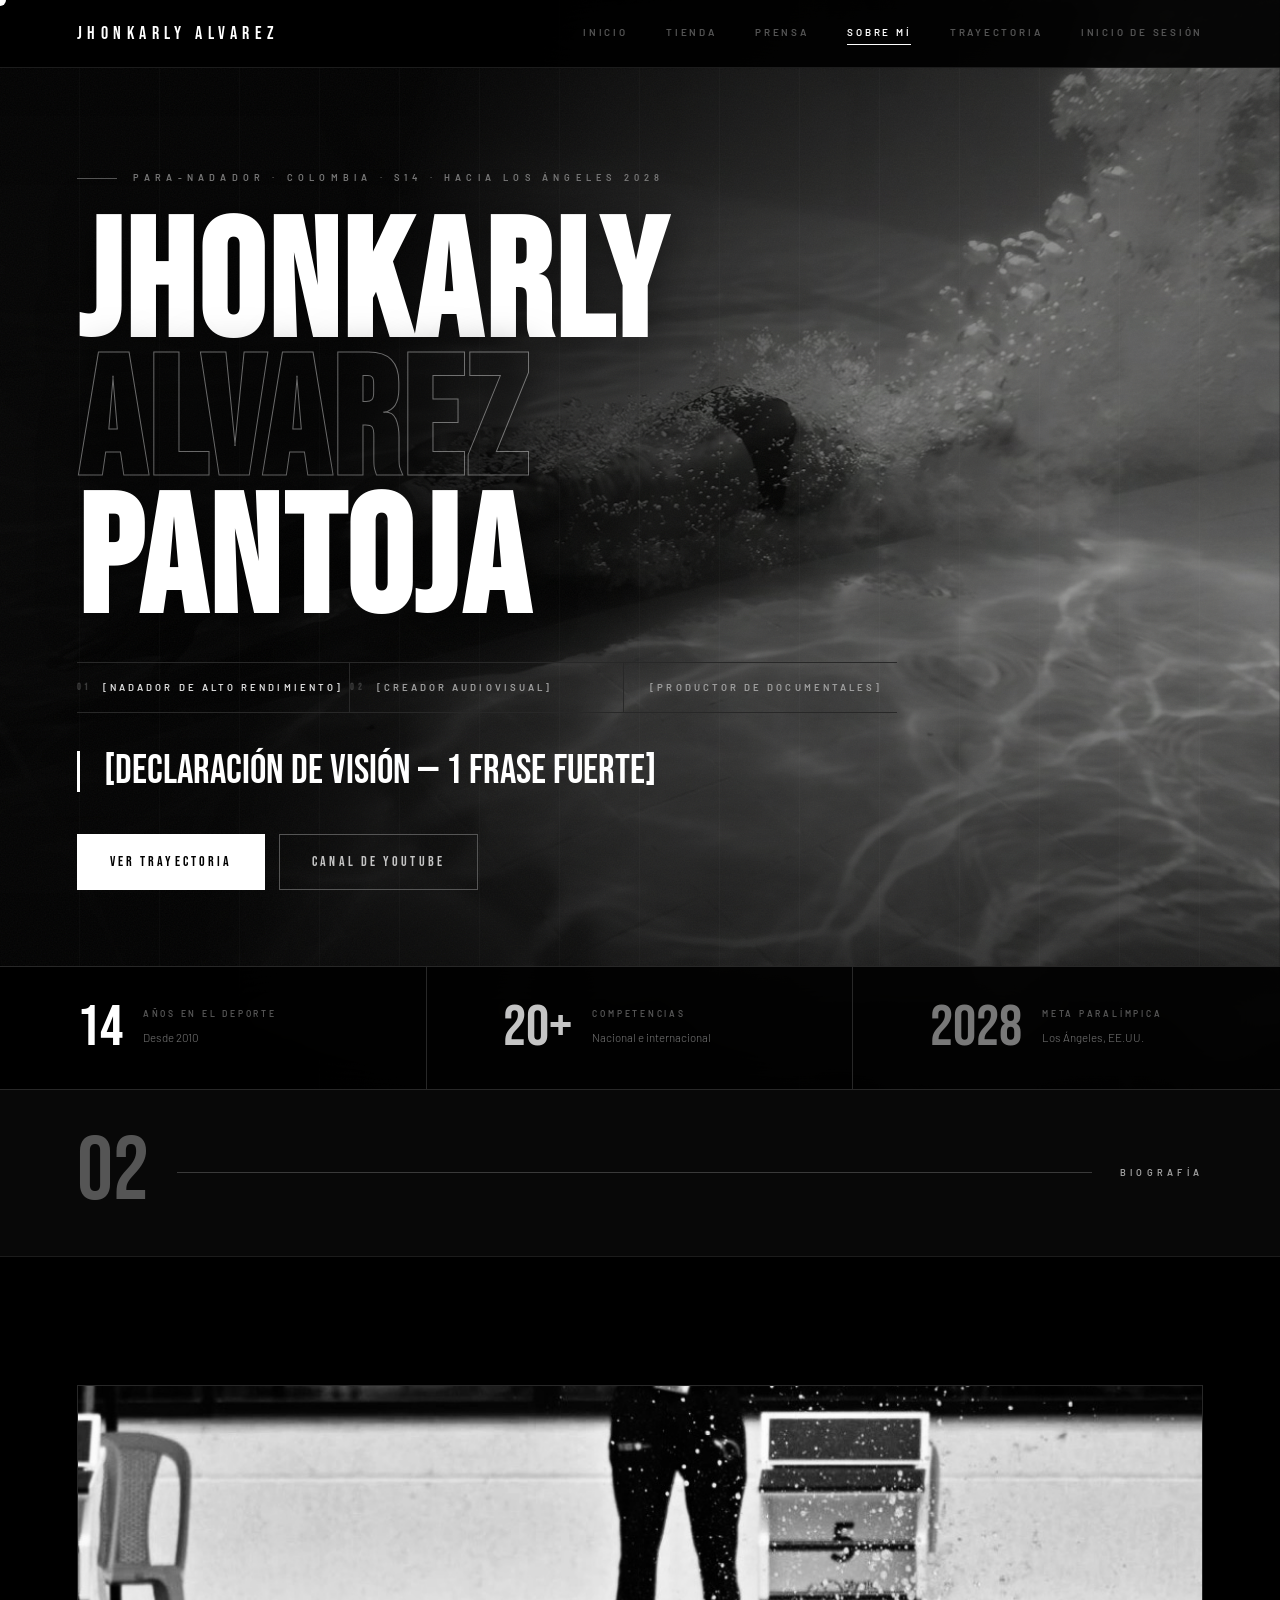
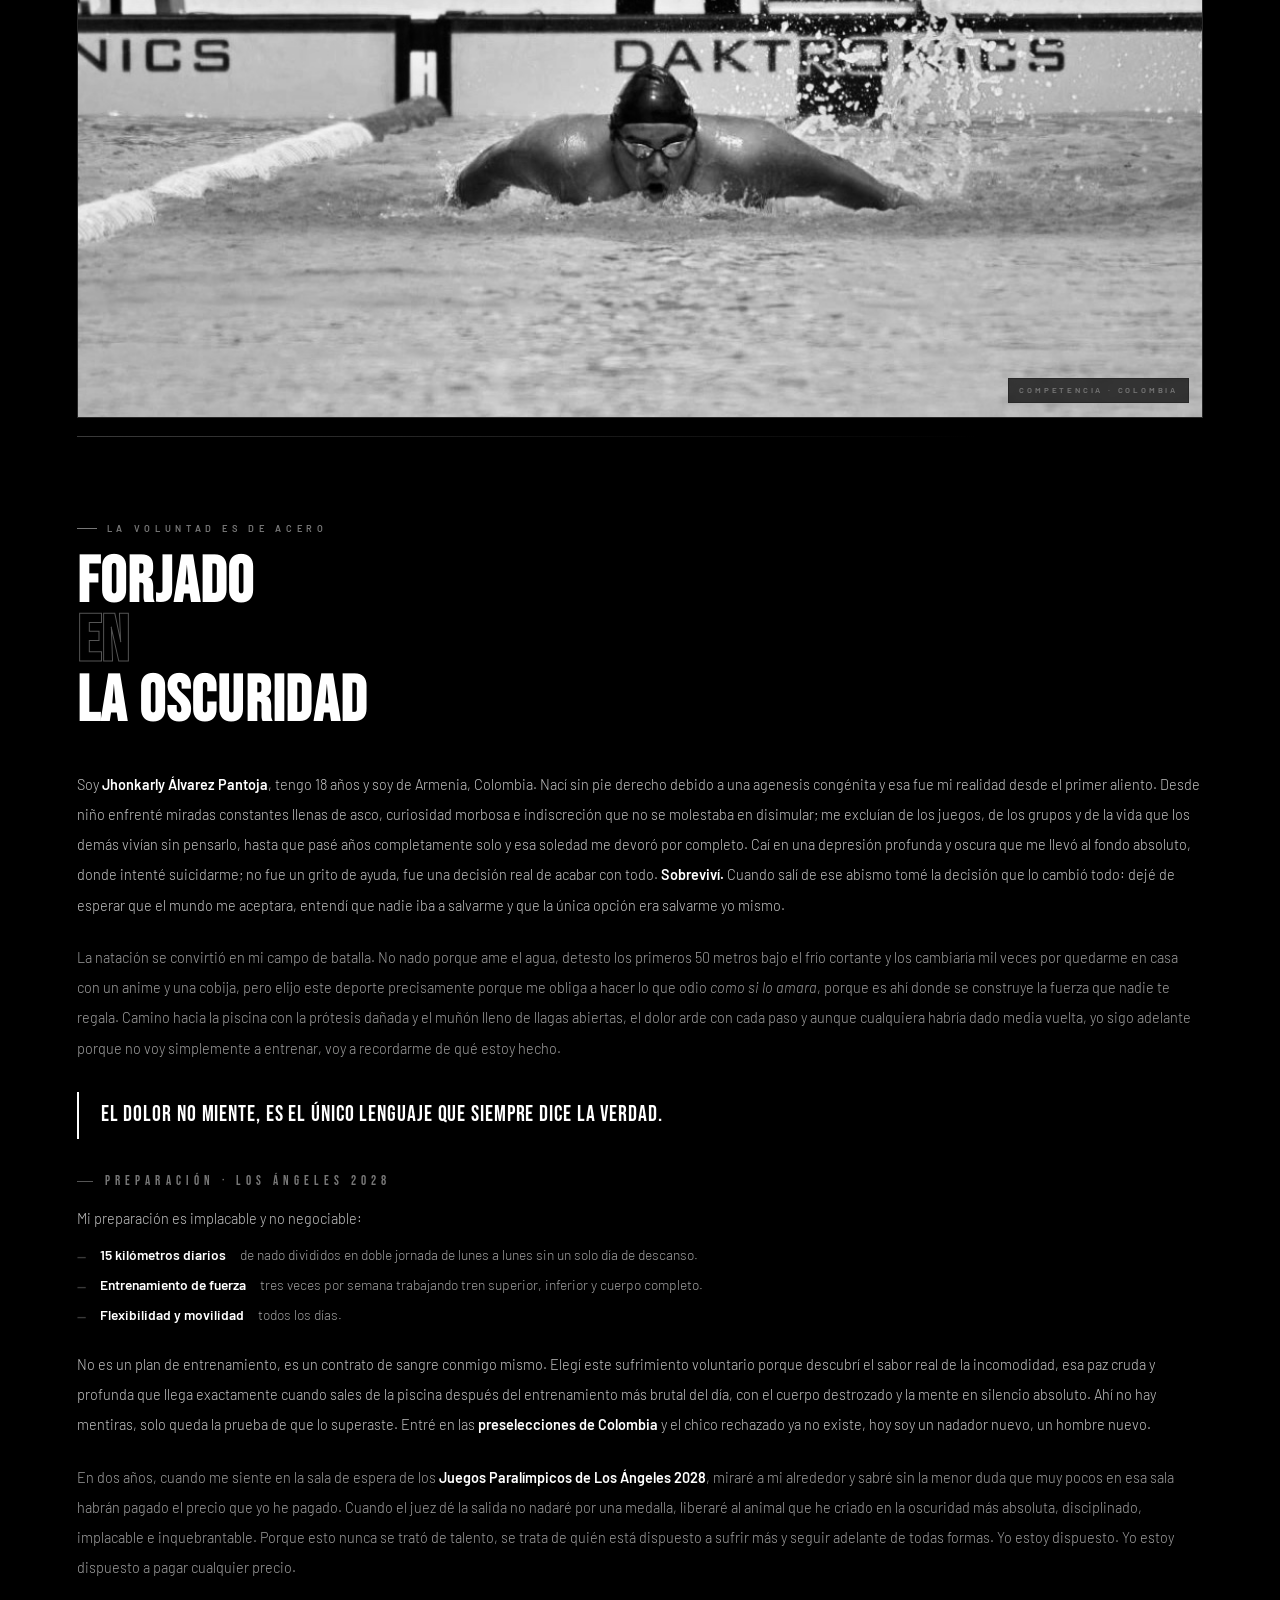
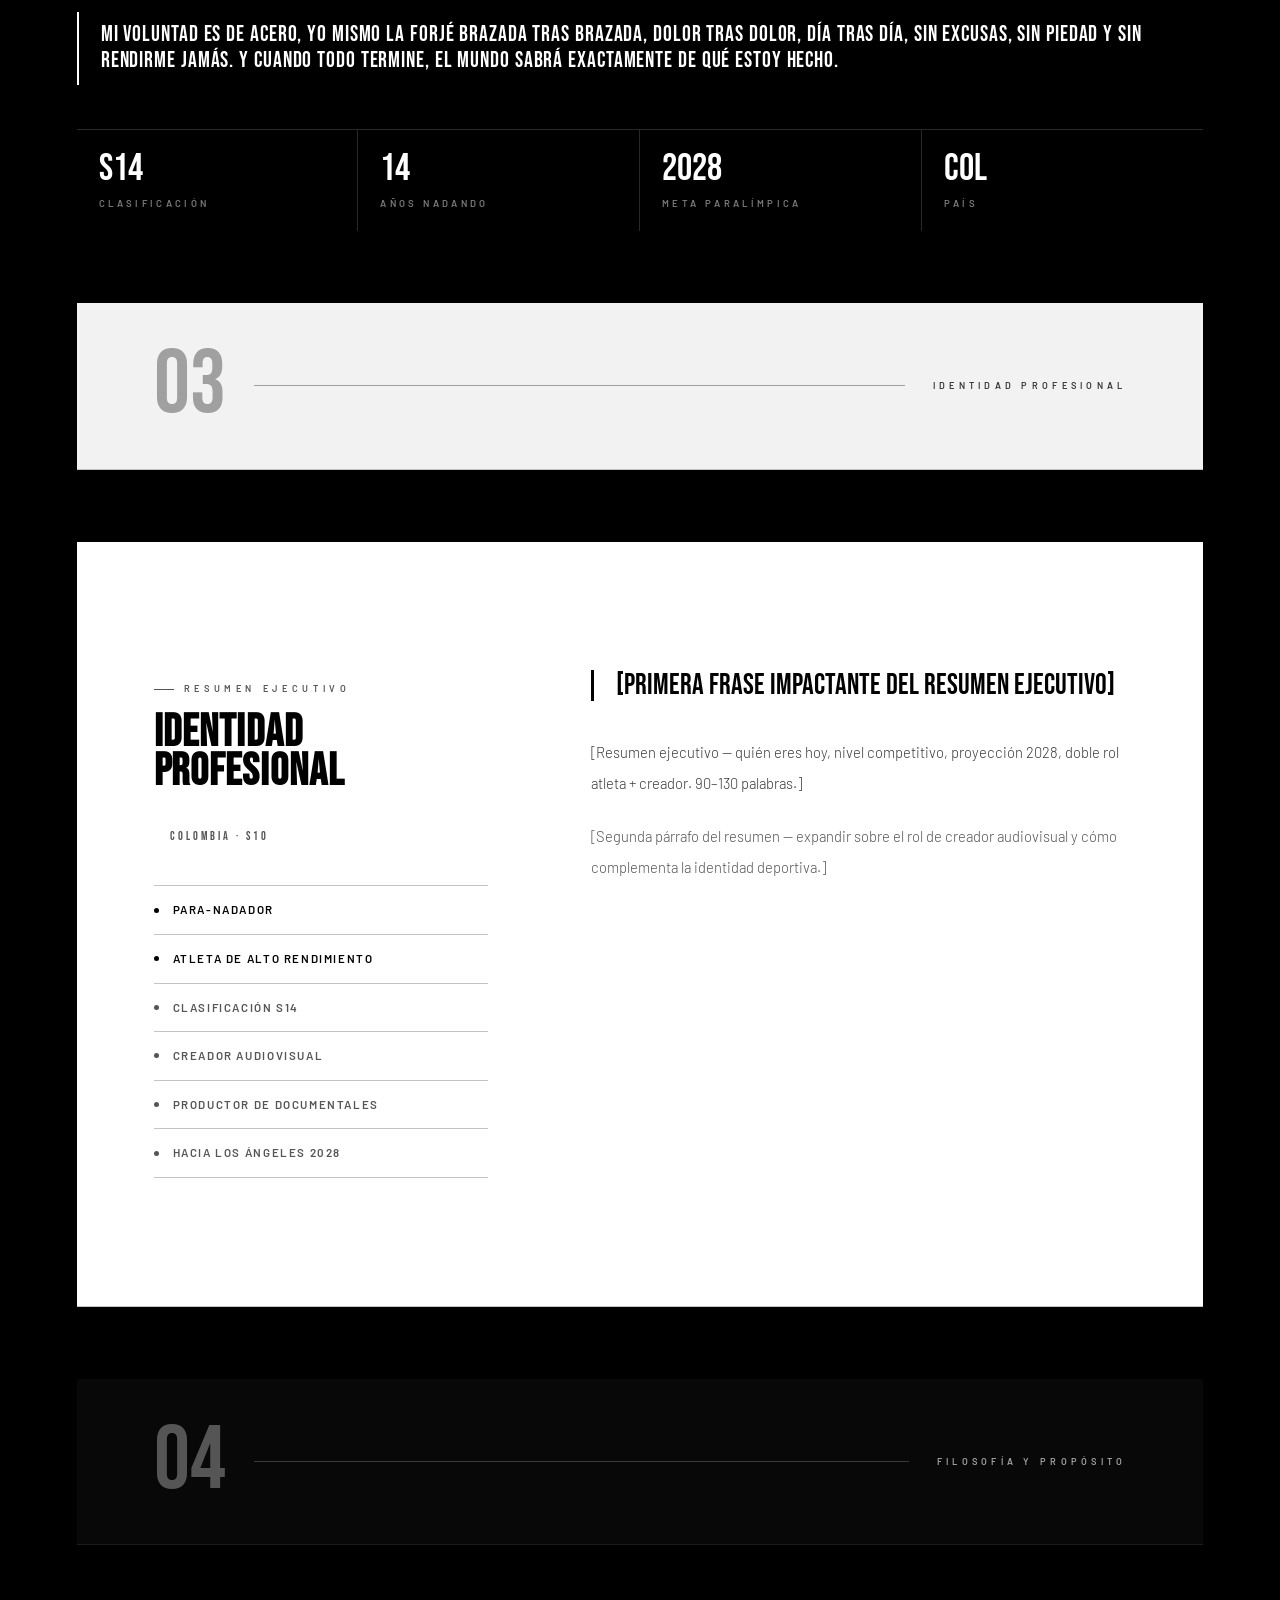
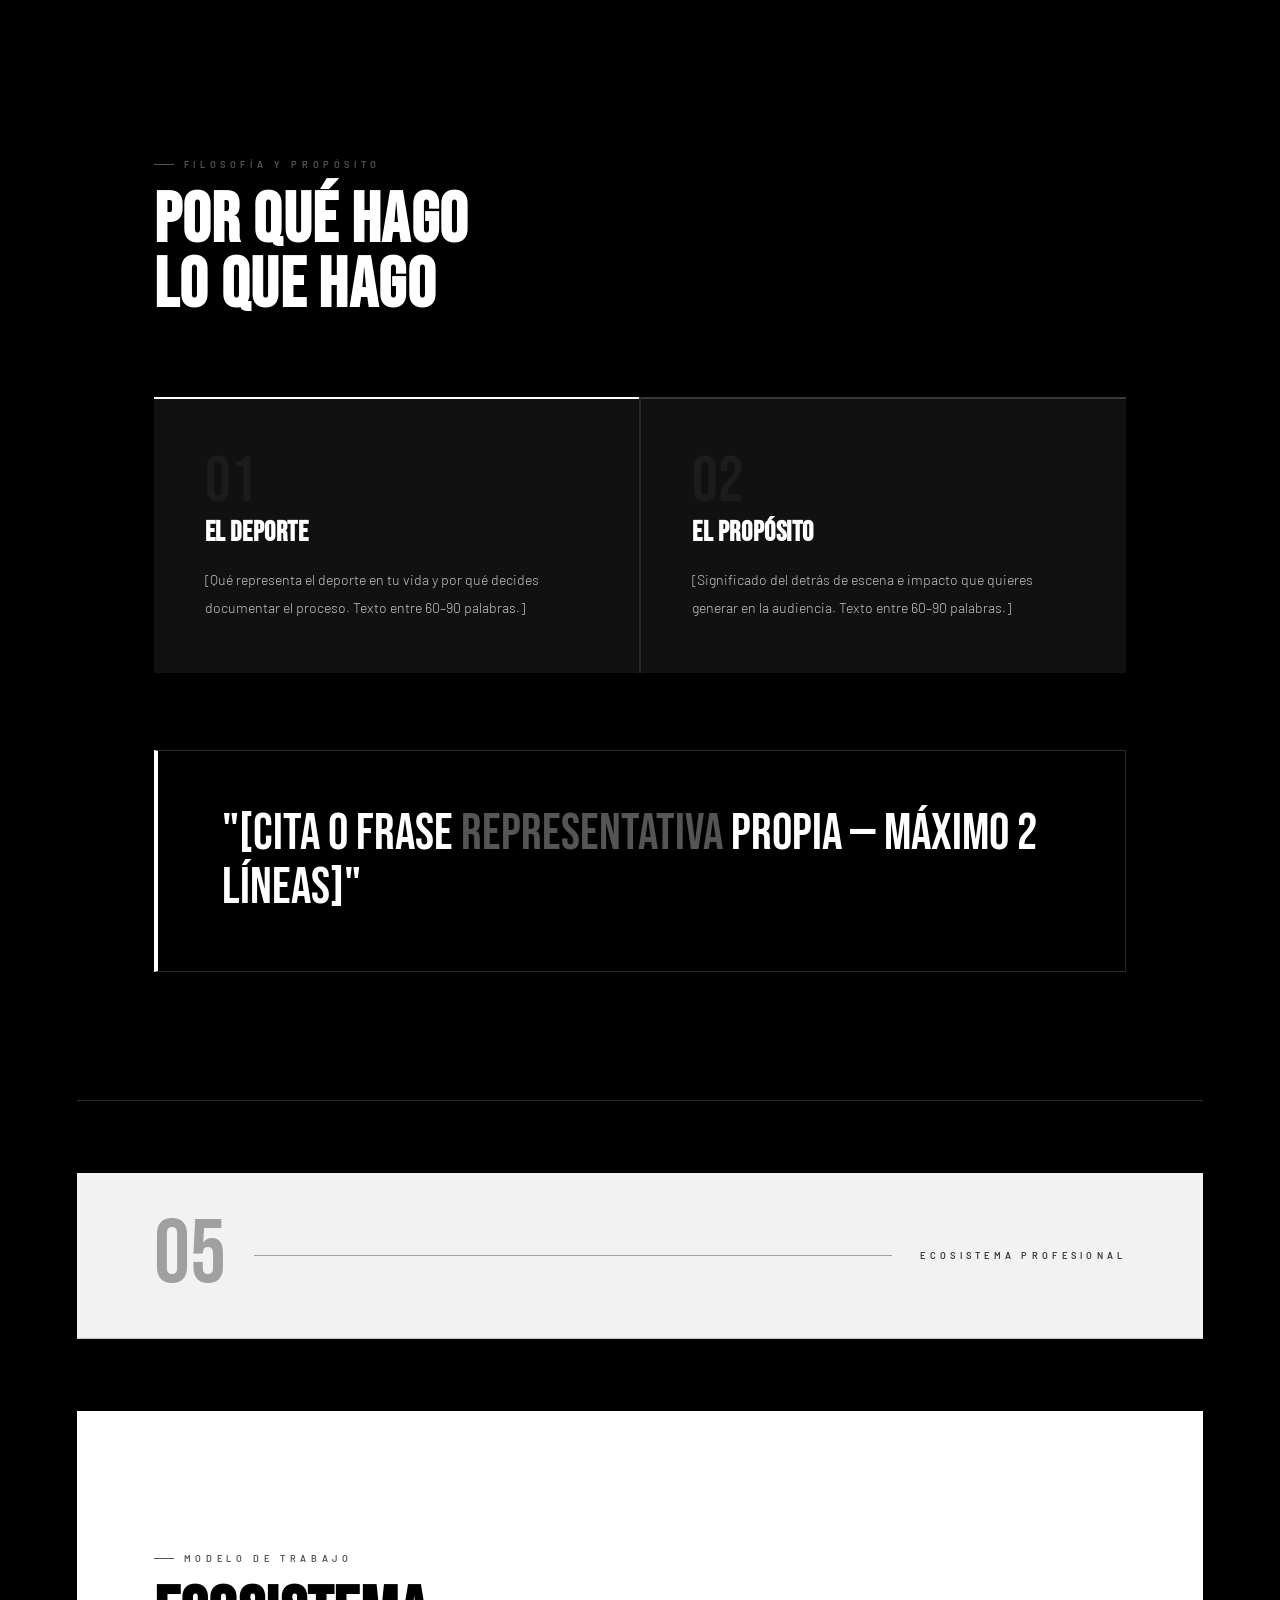
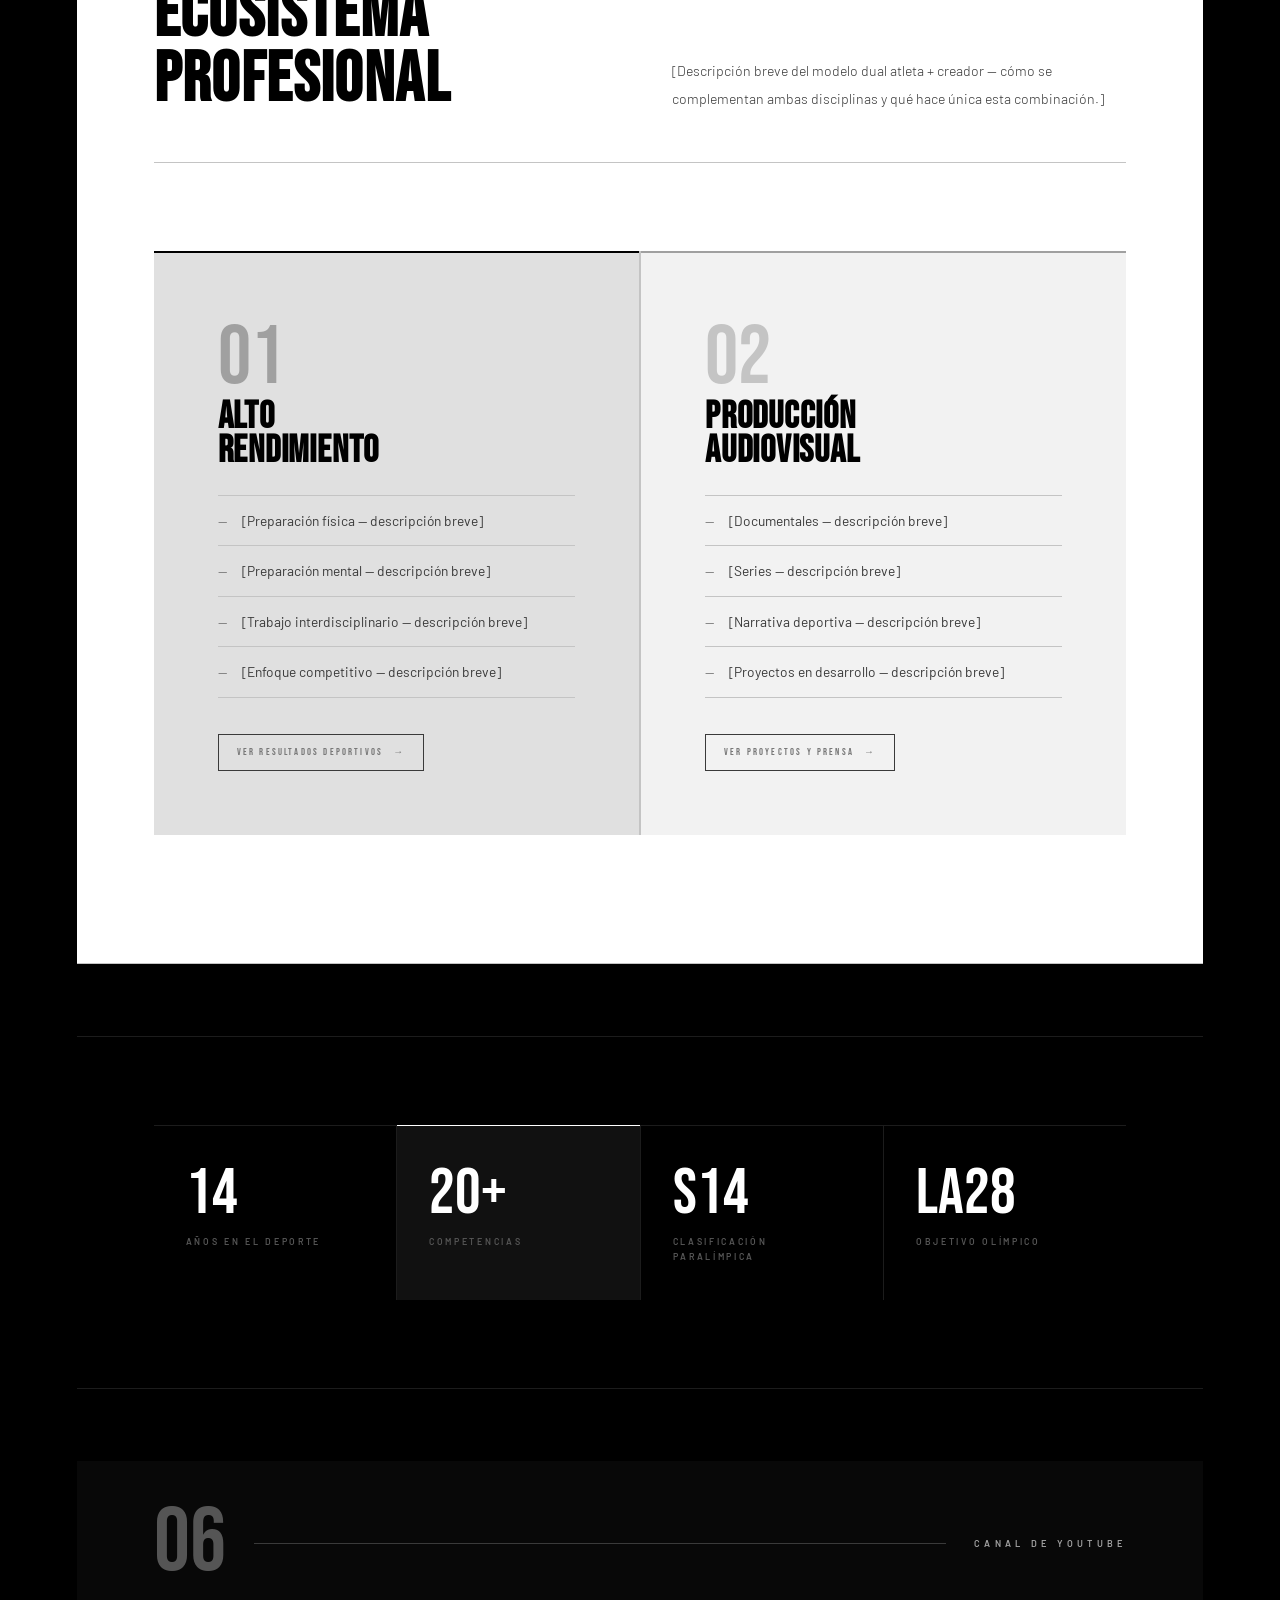
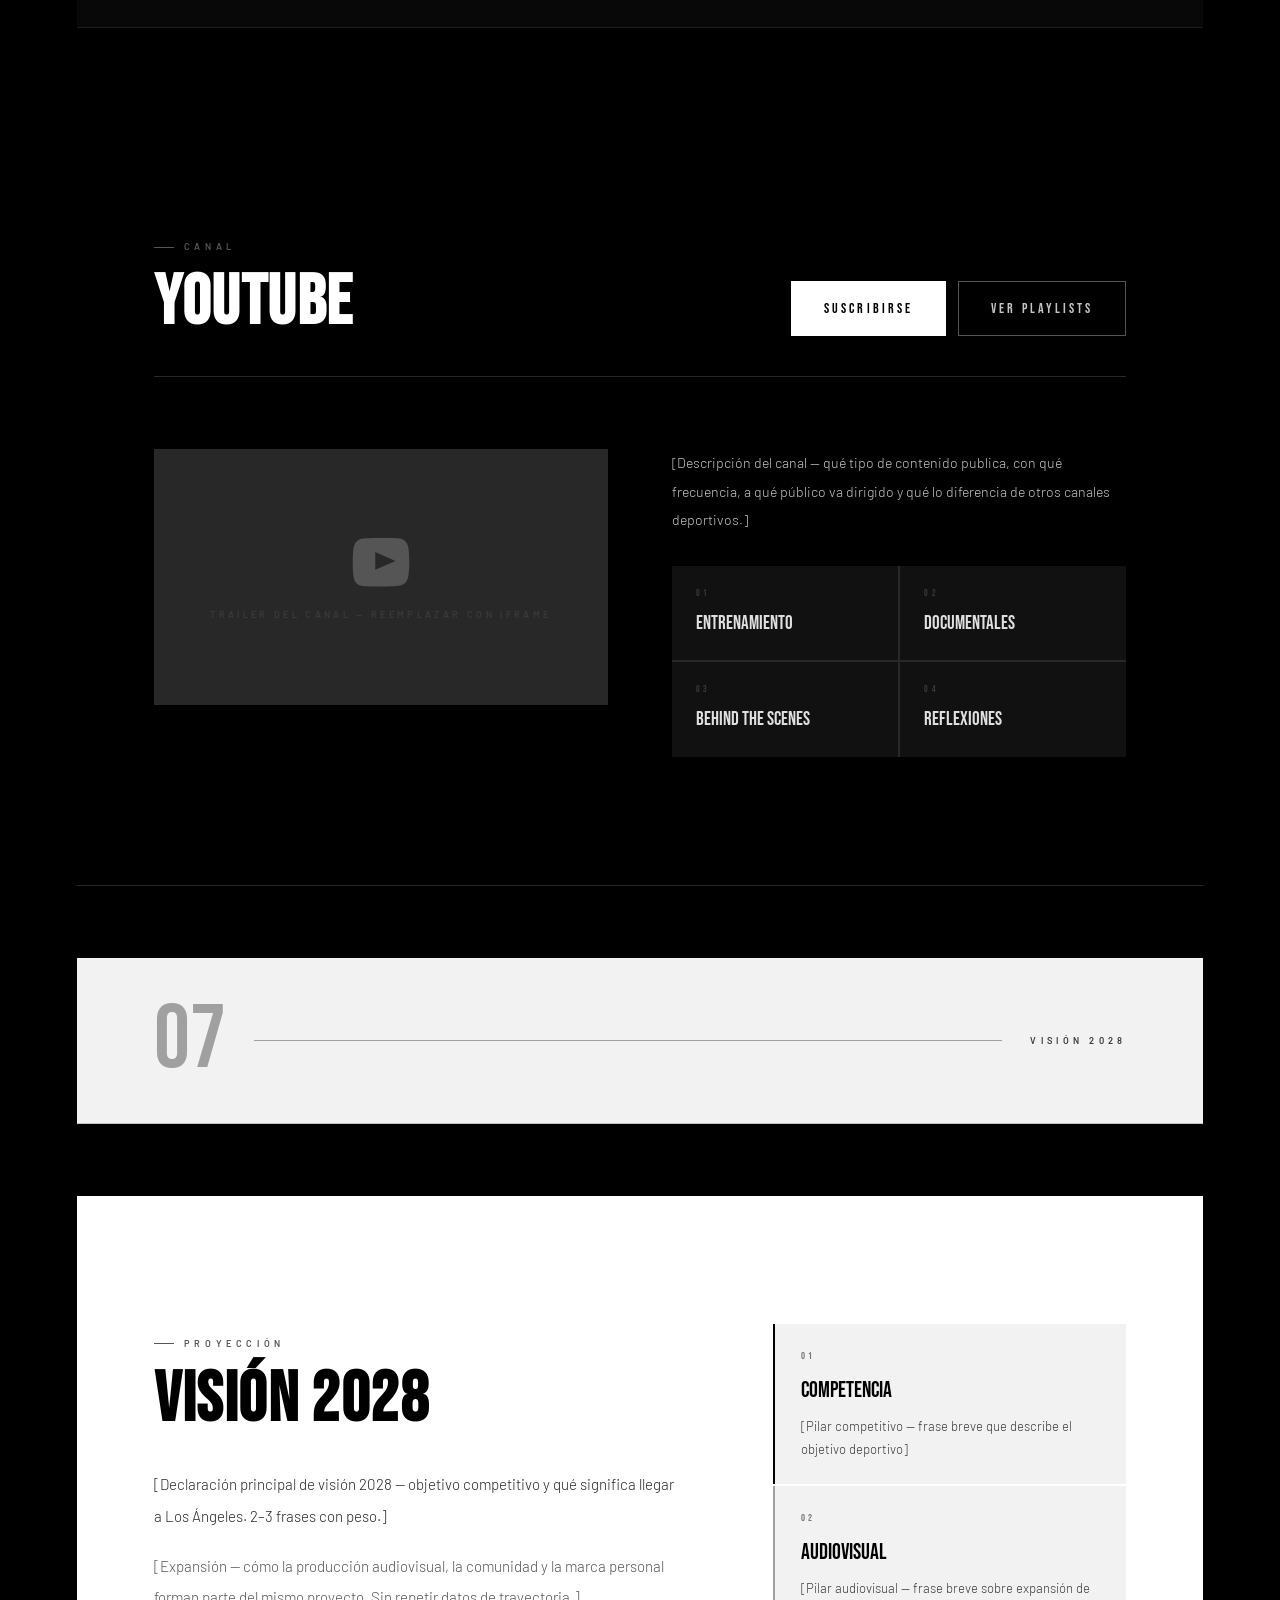
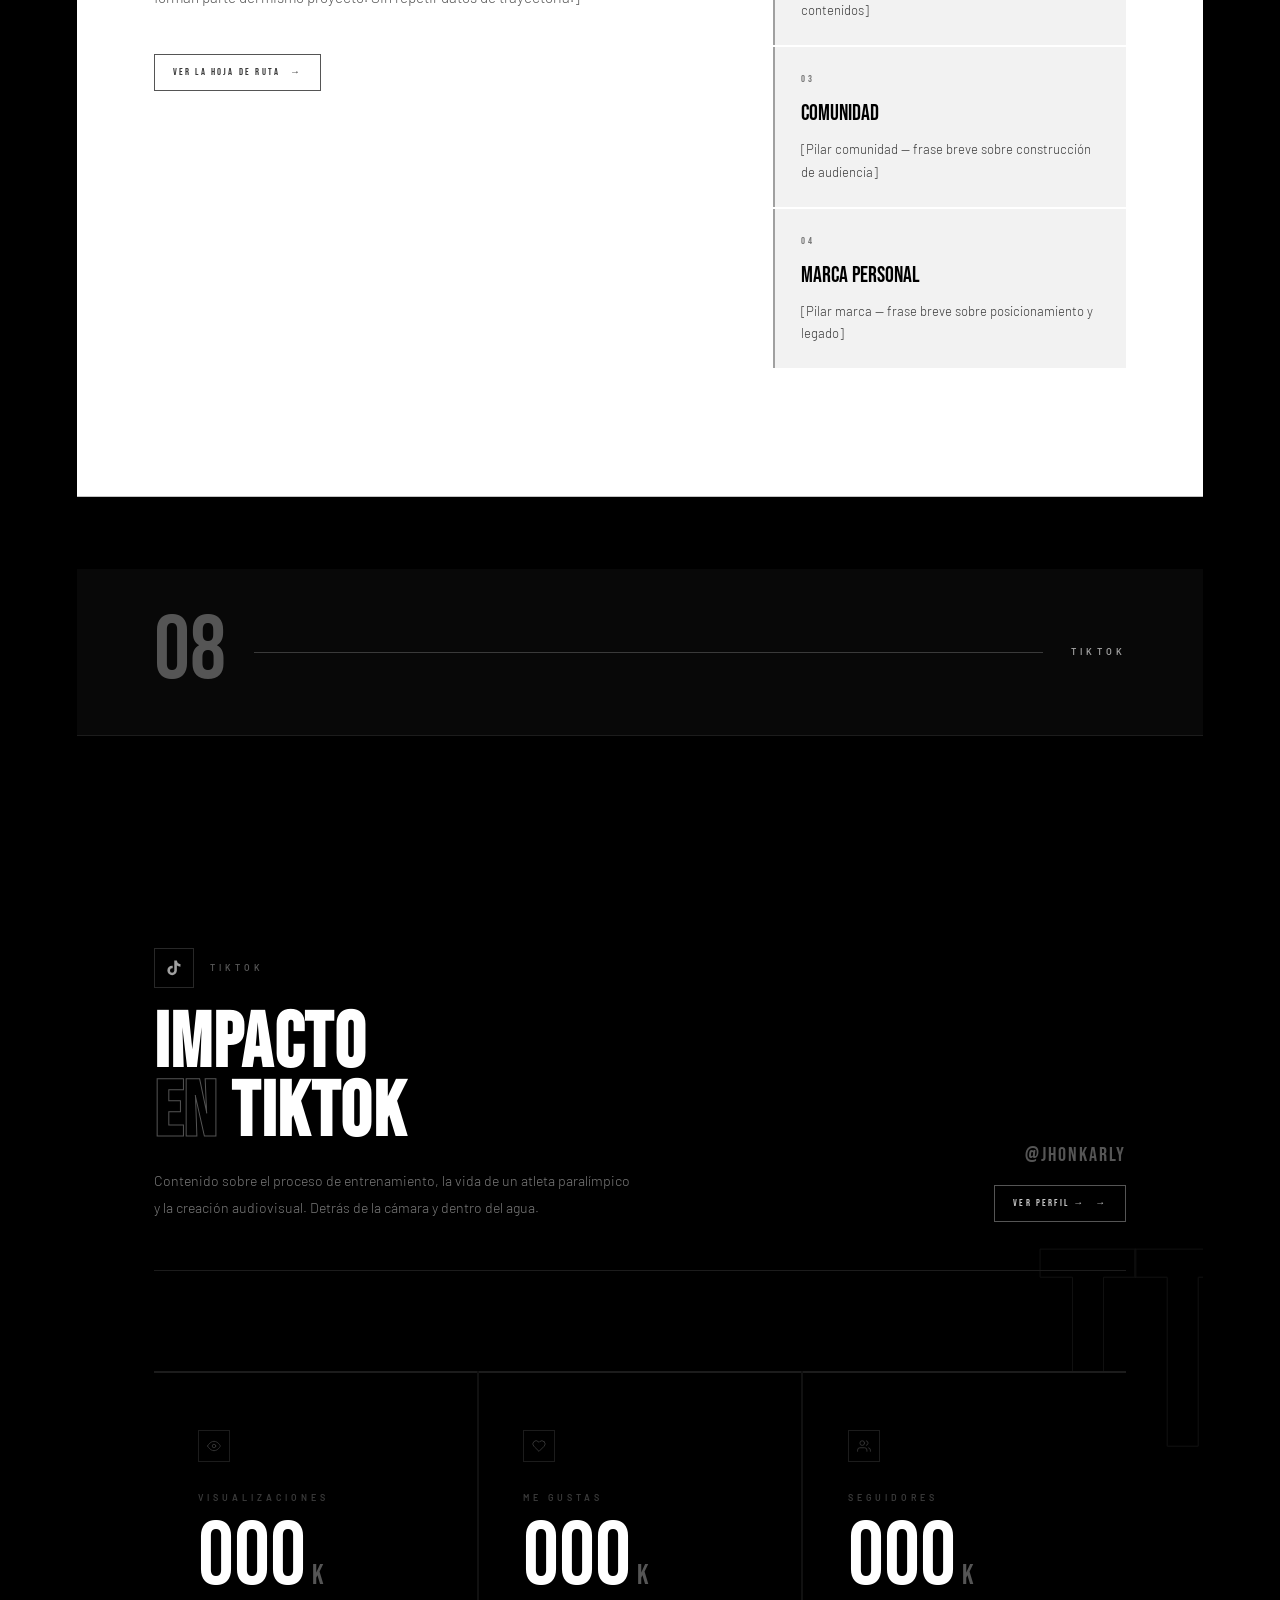
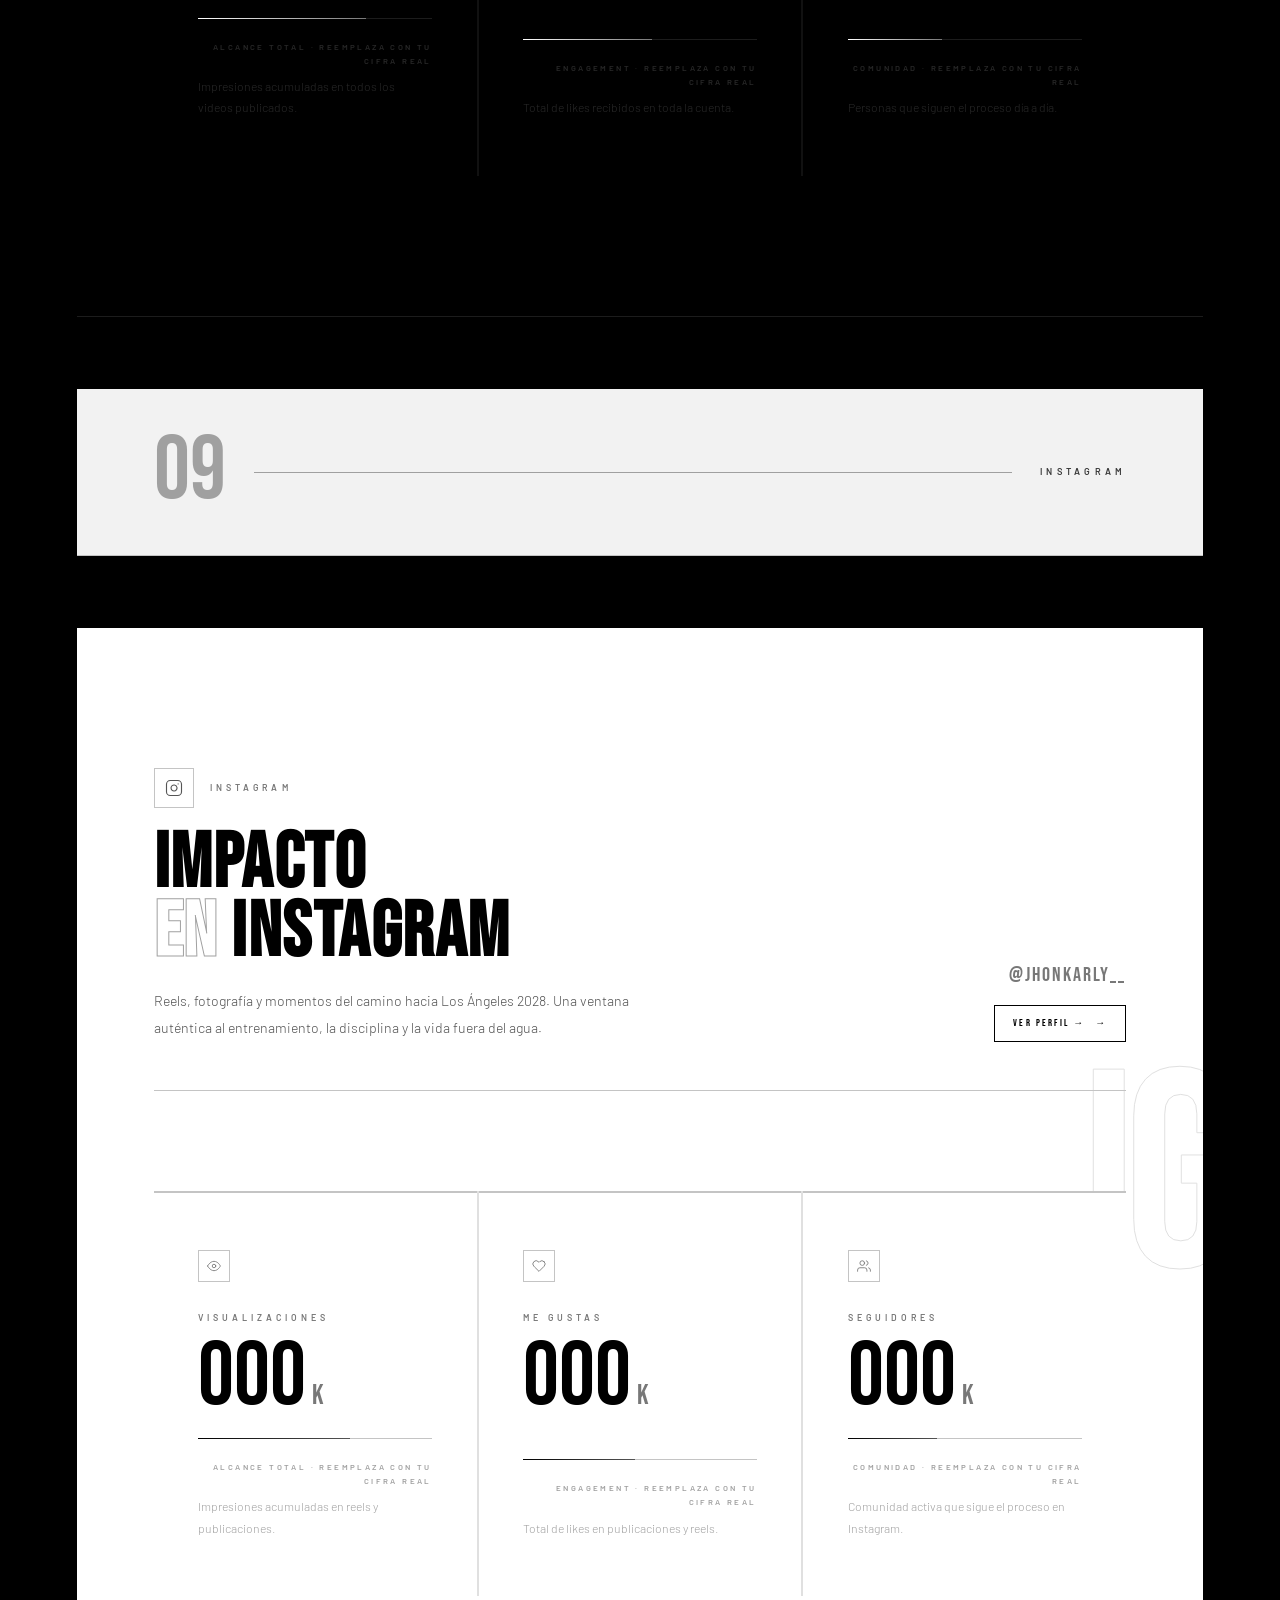
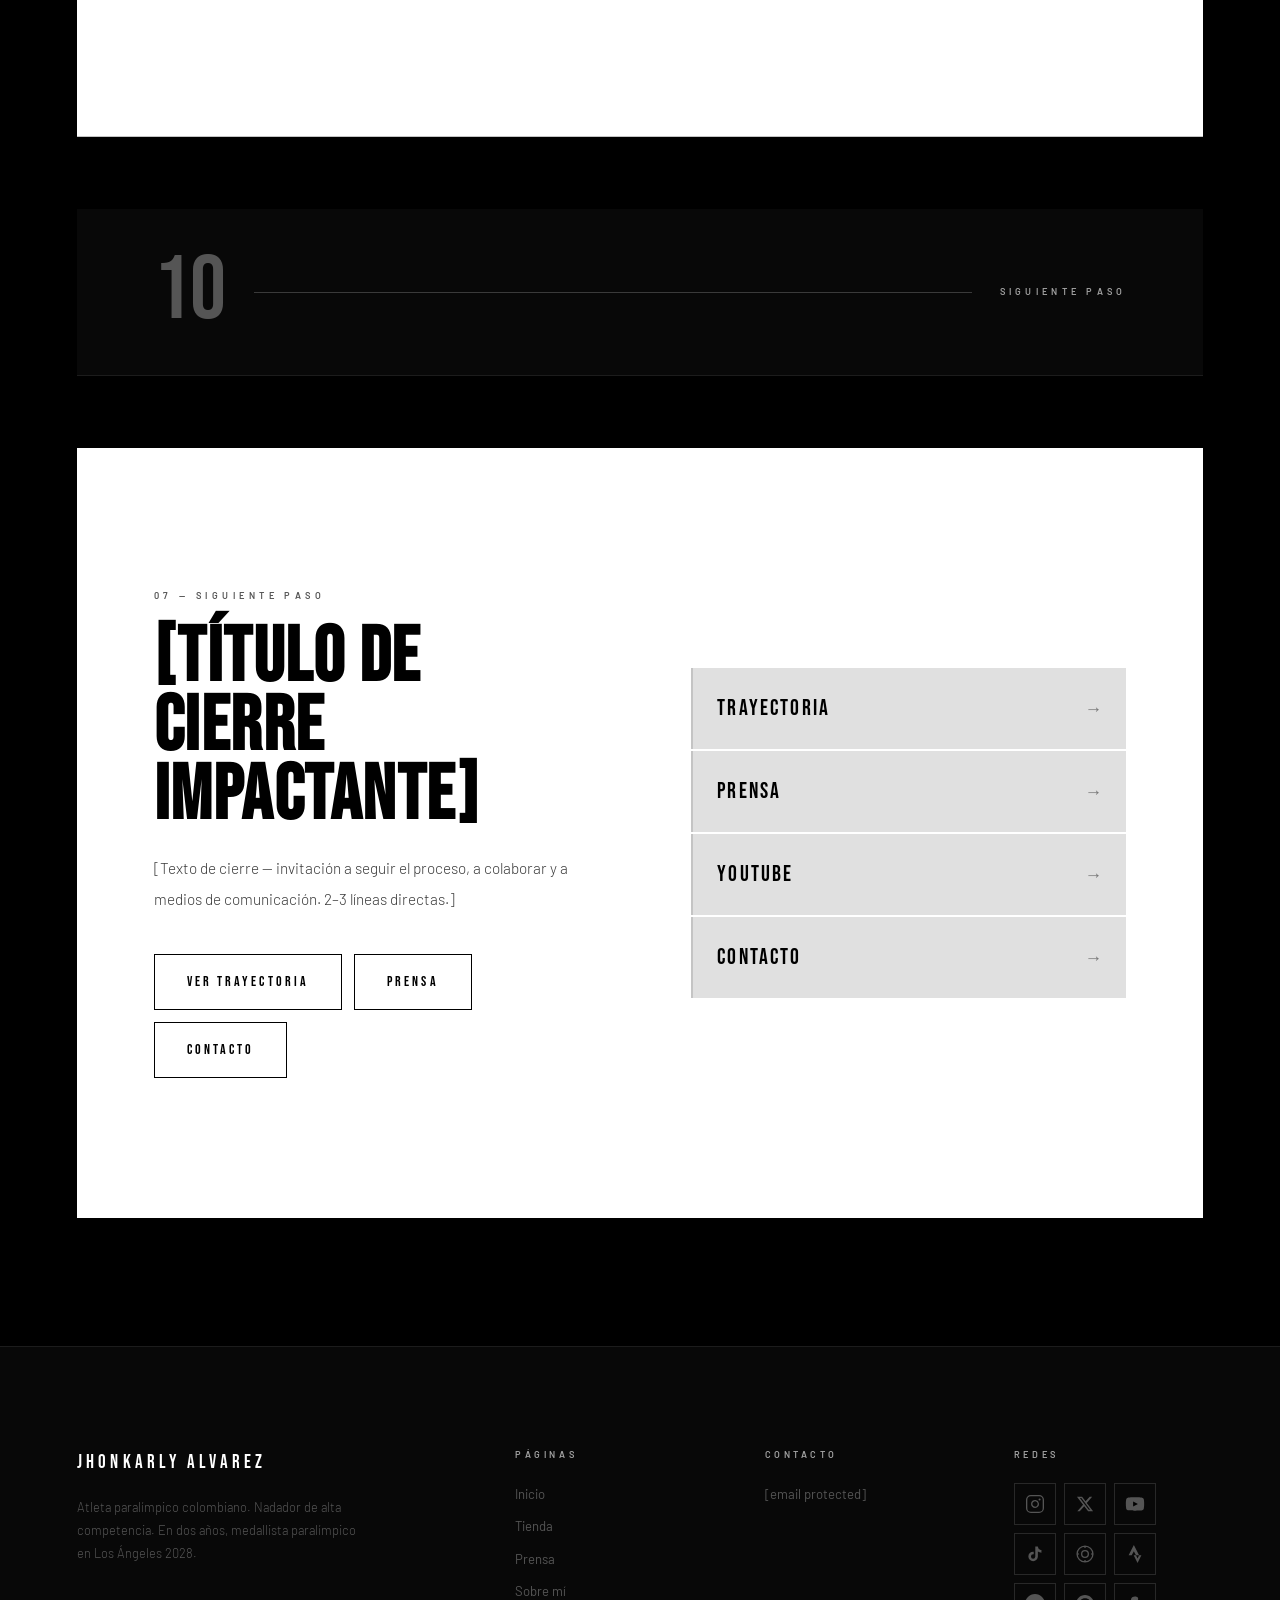
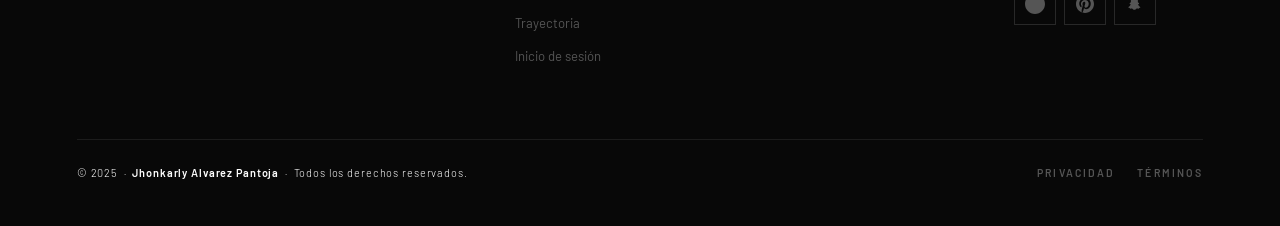
==== commit 41ef0492: "Update index.html" ====
--- a/public/sobre-mi/index.html
+++ b/public/sobre-mi/index.html
@@ -3,7 +3,7 @@
 <head>
   <meta charset="UTF-8" />
   <meta name="viewport" content="width=device-width, initial-scale=1.0" />
-  <title>Sobre Mí | Jhonkarly ALVAREZ</title>
+  <title>Sobre Mí | Jhonkarly </title>
   <meta name="description" content="Jhonkarly Alvarez Pantoja — Nadador paralímpico colombiano y creador audiovisual." />
   <link rel="preconnect" href="https://fonts.googleapis.com" />
   <link rel="preconnect" href="https://fonts.gstatic.com" crossorigin />
@@ -1239,45 +1239,40 @@
           <div class="bio__foto-tag">Competencia · Colombia</div>
         </div>
       </div>
-
-      <!-- TEXTO -->
-      <div class="bio__content reveal" style="transition-delay:0.1s">
+<div class="bio__content reveal" style="transition-delay:0.1s">
         <span class="lbl">La voluntad es de acero</span>
         <h2 class="bio__h2">Forjado<br><em>en</em><br>la oscuridad</h2>
 
         <p class="bio__text">
-          Soy <strong>Jhonkarly Álvarez Pantoja</strong>, tengo 18 años y soy de Armenia, Colombia. Nací sin pie derecho debido a una agenesis congénita y esa fue mi realidad desde el primer aliento. Desde niño enfrenté miradas constantes llenas de asco, curiosidad morbosa e indiscreción que no se molestaba en disimular; me excluían de los juegos, de los grupos y de la vida que los demás vivían sin pensarlo, hasta que pasé años completamente solo y esa soledad me devoró por completo.
+          Soy <strong>Jhonkarly Álvarez Pantoja</strong>, tengo 18 años y soy de Armenia, Colombia. Nací sin pie derecho debido a una agenesis congénita y esa fue mi realidad desde el primer aliento. Desde niño enfrenté miradas constantes llenas de asco, curiosidad morbosa e indiscreción que no se molestaba en disimular; me excluían de los juegos, de los grupos y de la vida que los demás vivían sin pensarlo, hasta que pasé años completamente solo y esa soledad me devoró por completo. Caí en una depresión profunda y oscura que me llevó al fondo absoluto, donde intenté suicidarme; no fue un grito de ayuda, fue una decisión real de acabar con todo. <strong>Sobreviví.</strong> Cuando salí de ese abismo tomé la decisión que lo cambió todo: dejé de esperar que el mundo me aceptara, entendí que nadie iba a salvarme y que la única opción era salvarme yo mismo.
         </p>
 
         <p class="bio__text">
-          Caí en una depresión profunda y oscura que me llevó al fondo absoluto, donde intenté suicidarme; no fue un grito de ayuda, fue una decisión real de acabar con todo. <strong>Sobreviví.</strong> Cuando salí de ese abismo tomé la decisión que lo cambió todo: dejé de esperar que el mundo me aceptara, entendí que nadie iba a salvarme y que la única opción era salvarme yo mismo.
+          La natación se convirtió en mi campo de batalla. No nado porque ame el agua, detesto los primeros 50 metros bajo el frío cortante y los cambiaría mil veces por quedarme en casa con un anime y una cobija, pero elijo este deporte precisamente porque me obliga a hacer lo que odio <em>como si lo amara</em>, porque es ahí donde se construye la fuerza que nadie te regala. Camino hacia la piscina con la prótesis dañada y el muñón lleno de llagas abiertas, el dolor arde con cada paso y aunque cualquiera habría dado media vuelta, yo sigo adelante porque no voy simplemente a entrenar, voy a recordarme de qué estoy hecho.
         </p>
 
         <div class="bio__quote">
-          <p>El dolor no miente. Es el único lenguaje que siempre dice la verdad.</p>
-        </div>
+          <p>El dolor no miente, es el único lenguaje que siempre dice la verdad.</p>
+        </div>
+
+        <span class="bio__section-title">Preparación · Los Ángeles 2028</span>
+        <p class="bio__text" style="margin-bottom: 0.5rem;">Mi preparación es implacable y no negociable:</p>
+        <ul class="bio__routine">
+          <li><strong>15 kilómetros diarios</strong> de nado divididos en doble jornada de lunes a lunes sin un solo día de descanso.</li>
+          <li><strong>Entrenamiento de fuerza</strong> tres veces por semana trabajando tren superior, inferior y cuerpo completo.</li>
+          <li><strong>Flexibilidad y movilidad</strong> todos los días.</li>
+        </ul>
 
         <p class="bio__text">
-          La natación se convirtió en mi campo de batalla. No nado porque ame el agua — detesto los primeros 50 metros bajo el frío cortante y los cambiaría mil veces por quedarme en casa con un anime y una cobija. Pero elijo este deporte precisamente porque me obliga a hacer lo que odio <em>como si lo amara</em>, porque es ahí donde se construye la fuerza que nadie te regala. Camino hacia la piscina con la prótesis dañada y el muñón lleno de llagas abiertas, el dolor arde con cada paso, y aunque cualquiera habría dado media vuelta, yo sigo adelante porque no voy simplemente a entrenar — voy a recordarme de qué estoy hecho.
+          No es un plan de entrenamiento, es un contrato de sangre conmigo mismo. Elegí este sufrimiento voluntario porque descubrí el sabor real de la incomodidad, esa paz cruda y profunda que llega exactamente cuando sales de la piscina después del entrenamiento más brutal del día, con el cuerpo destrozado y la mente en silencio absoluto. Ahí no hay mentiras, solo queda la prueba de que lo superaste. Entré en las <strong>preselecciones de Colombia</strong> y el chico rechazado ya no existe, hoy soy un nadador nuevo, un hombre nuevo.
         </p>
 
-        <span class="bio__section-title">Preparación · Los Ángeles 2028</span>
-        <ul class="bio__routine">
-          <li><strong>15 km diarios</strong> de nado divididos en doble jornada, de lunes a lunes, sin un solo día de descanso.</li>
-          <li><strong>Fuerza 3×/semana</strong> — tren superior, inferior y cuerpo completo.</li>
-          <li><strong>Flexibilidad y movilidad</strong> todos los días. No es un plan de entrenamiento — es un contrato de sangre conmigo mismo.</li>
-        </ul>
-
         <p class="bio__text">
-          Elegí este sufrimiento voluntario porque descubrí el sabor real de la incomodidad: esa paz cruda y profunda que llega exactamente cuando sales de la piscina después del entrenamiento más brutal del día, con el cuerpo destrozado y la mente en silencio absoluto. Ahí no hay mentiras, solo queda la prueba de que lo superaste. Entré en las <strong>preselecciones de Colombia</strong> y el chico rechazado ya no existe — hoy soy un nadador nuevo, un hombre nuevo.
+          En dos años, cuando me siente en la sala de espera de los <strong>Juegos Paralímpicos de Los Ángeles 2028</strong>, miraré a mi alrededor y sabré sin la menor duda que muy pocos en esa sala habrán pagado el precio que yo he pagado. Cuando el juez dé la salida no nadaré por una medalla, liberaré al animal que he criado en la oscuridad más absoluta, disciplinado, implacable e inquebrantable. Porque esto nunca se trató de talento, se trata de quién está dispuesto a sufrir más y seguir adelante de todas formas. Yo estoy dispuesto. Yo estoy dispuesto a pagar cualquier precio.
         </p>
 
-        <p class="bio__text">
-          En dos años, cuando me siente en la sala de espera de los <strong>Juegos Paralímpicos de Los Ángeles 2028</strong>, miraré a mi alrededor y sabré sin la menor duda que muy pocos en esa sala habrán pagado el precio que yo he pagado. Cuando el juez dé la salida no nadaré por una medalla — liberaré al animal que he criado en la oscuridad más absoluta, disciplinado, implacable e inquebrantable. Porque esto nunca se trató de talento, se trata de quién está dispuesto a sufrir más y seguir adelante de todas formas.
-        </p>
-
         <div class="bio__quote">
-          <p>Mi voluntad es de acero. Yo mismo la forjé brazada tras brazada, dolor tras dolor, día tras día, sin excusas, sin piedad y sin rendirme jamás.</p>
+          <p>Mi voluntad es de acero, yo mismo la forjé brazada tras brazada, dolor tras dolor, día tras día, sin excusas, sin piedad y sin rendirme jamás. Y cuando todo termine, el mundo sabrá exactamente de qué estoy hecho.</p>
         </div>
 
         <div class="bio__facts">
@@ -1299,10 +1294,6 @@
           </div>
         </div>
       </div>
-
-    </div>
-  </section>
-
   <!-- ════ SEPARADOR ════ -->
   <div class="sep-num sep-num--light">
     <div class="sep-num__inner">
@@ -1319,7 +1310,7 @@
       <div class="reveal">
         <span class="lbl">Resumen ejecutivo</span>
         <h2 class="identidad__aside-title">Identidad<br>Profesional</h2>
-        <span class="identidad__aside-badge">Colombia · S14</span>
+        <span class="identidad__aside-badge">Colombia · S10</span>
         <div class="identidad__aside-tags">
           <div class="identidad__tag identidad__tag--highlight">
             <span class="identidad__tag-dot"></span> Para-Nadador
@@ -1944,4 +1935,4 @@
 })();
 </script>
 </body>
-</html>+</html>
